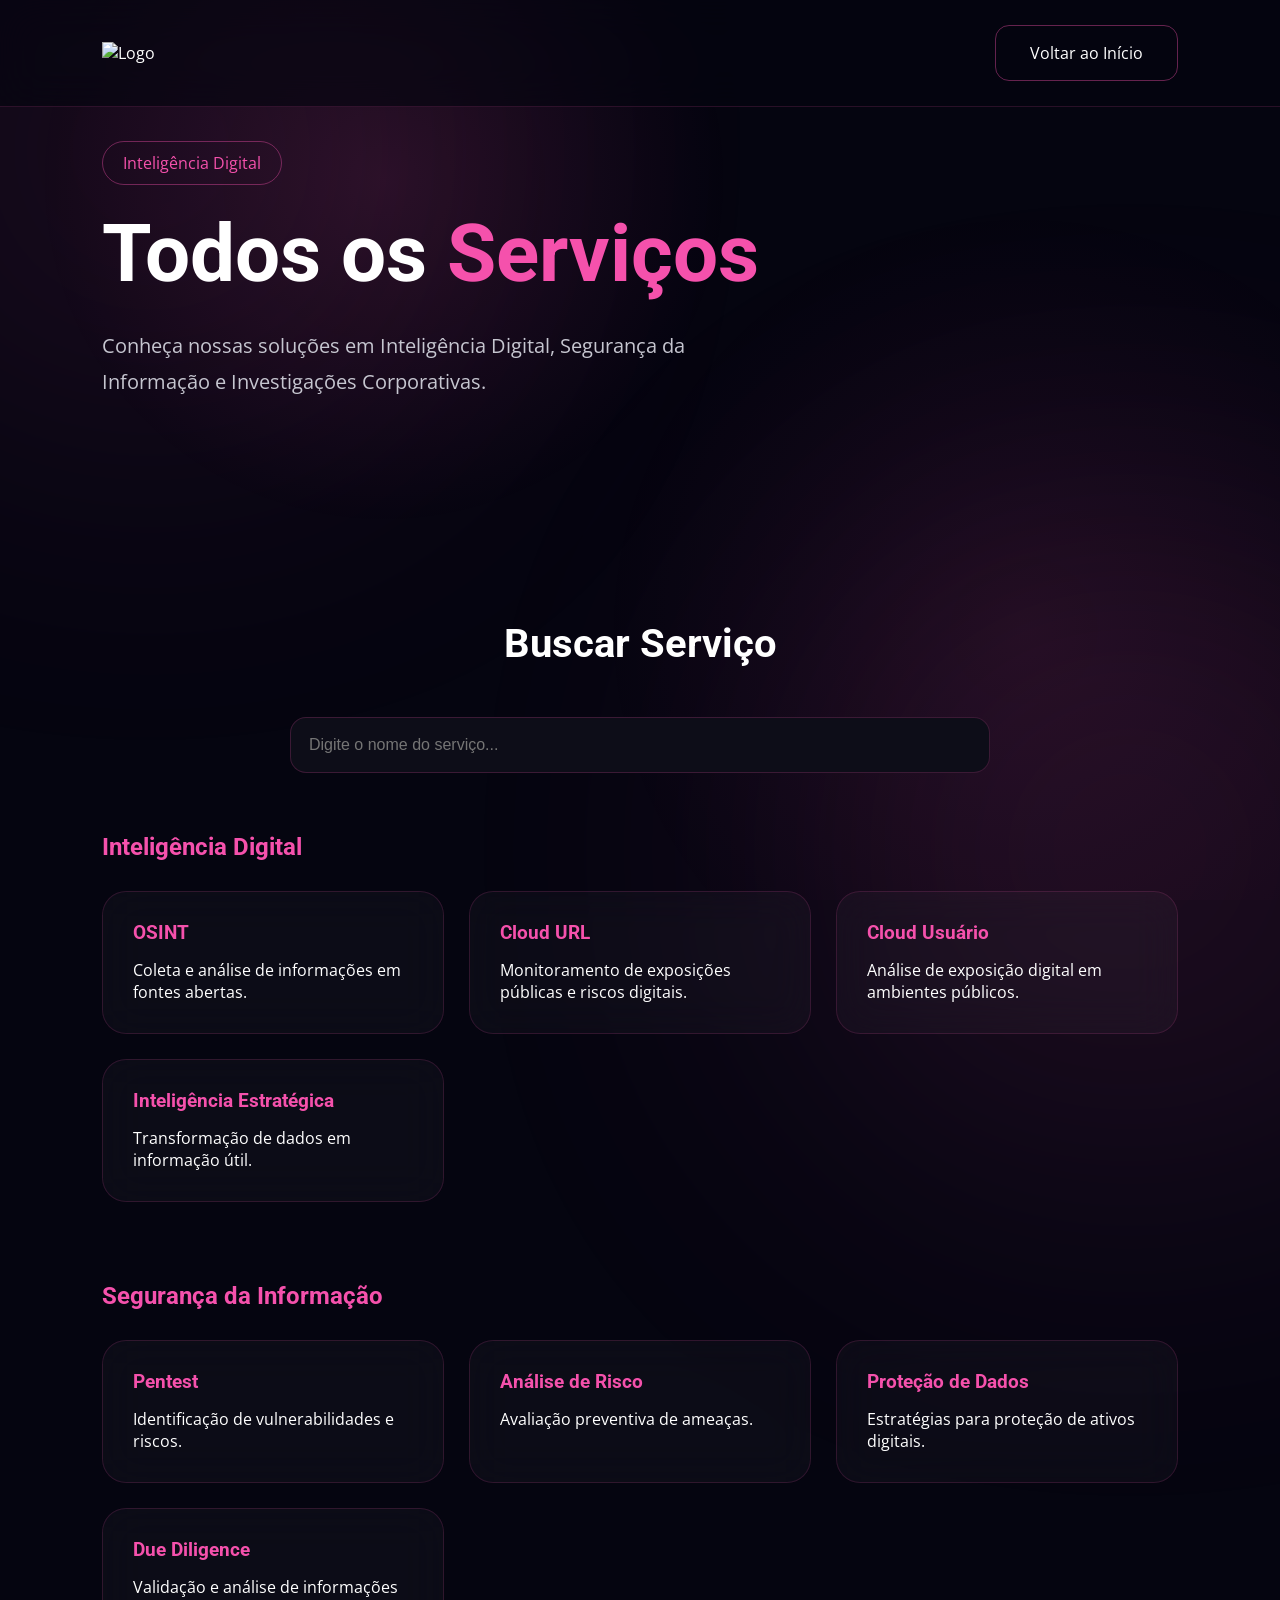
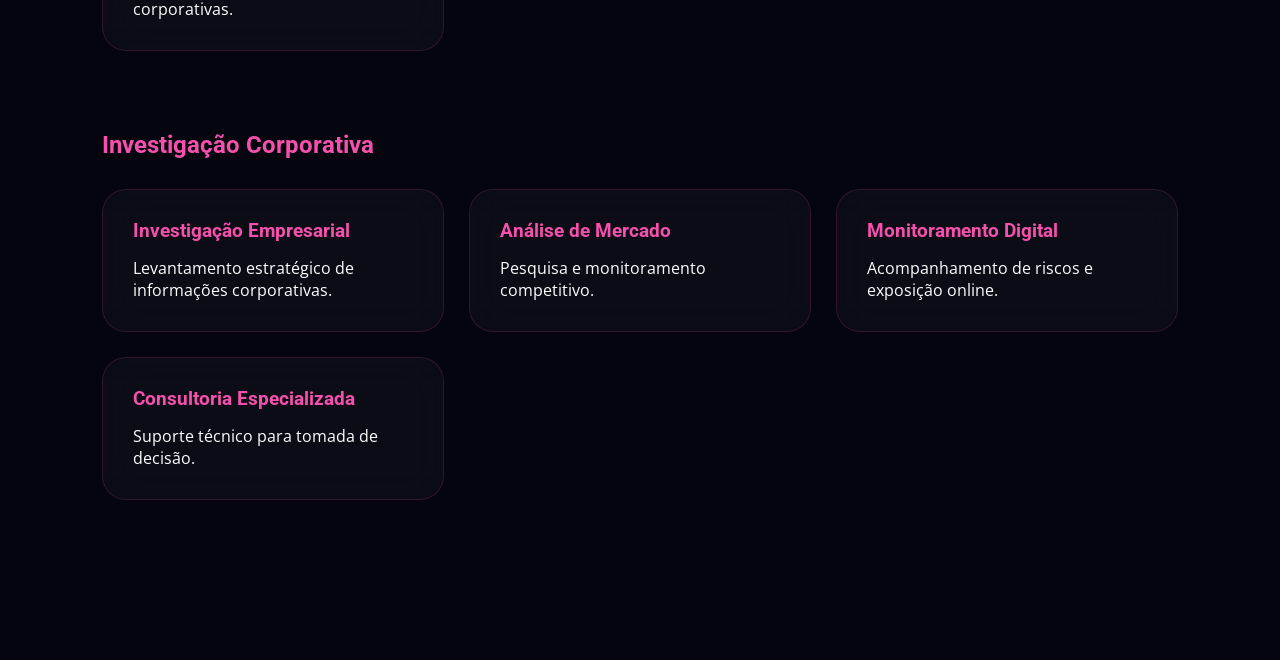
==== consultas.html @ 0b48f5fb "feat: estrutura de seções" ====
<!DOCTYPE html>
<html lang="pt-BR">
<head>

    <meta charset="UTF-8">
    <meta name="viewport" content="width=device-width, initial-scale=1.0">

    <title>Serviços | Hacker Investigativo</title>

    <link rel="stylesheet" href="css/style.css">

    <link rel="preconnect" href="https://fonts.googleapis.com">

    <link href="https://fonts.googleapis.com/css2?family=Roboto:wght@400;500;700;900&family=Open+Sans:wght@300;400;500;600;700&display=swap" rel="stylesheet">

</head>
<body>

    <div class="bg-glow bg-1"></div>
    <div class="bg-glow bg-2"></div>

    <header class="header">

        <div class="logo">
            <img src="assets/logo.png" alt="Logo">
        </div>

        <a href="index.html" class="btn-secondary">
            Voltar ao Início
        </a>

    </header>

    <section class="hero" style="min-height:60vh;">

        <div class="hero-left">

            <span class="badge">
                Inteligência Digital
            </span>

            <h1>
                Todos os
                <span>Serviços</span>
            </h1>

            <p>
                Conheça nossas soluções em Inteligência Digital,
                Segurança da Informação e Investigações Corporativas.
            </p>

        </div>

    </section>

    <section class="services-page">

        <div class="section-title">

            <h2>Buscar Serviço</h2>

        </div>

        <div class="search-container">

            <input
                type="text"
                id="searchInput"
                placeholder="Digite o nome do serviço..."
            >

        </div>

        <!-- Categoria 1 -->

        <div class="category">

            <h2>Inteligência Digital</h2>

            <div class="services-grid">

                <div class="service-card searchable">
                    <h3>OSINT</h3>
                    <p>Coleta e análise de informações em fontes abertas.</p>
                </div>

                <div class="service-card searchable">
                    <h3>Cloud URL</h3>
                    <p>Monitoramento de exposições públicas e riscos digitais.</p>
                </div>

                <div class="service-card searchable">
                    <h3>Cloud Usuário</h3>
                    <p>Análise de exposição digital em ambientes públicos.</p>
                </div>

                <div class="service-card searchable">
                    <h3>Inteligência Estratégica</h3>
                    <p>Transformação de dados em informação útil.</p>
                </div>

            </div>

        </div>

        <!-- Categoria 2 -->

        <div class="category">

            <h2>Segurança da Informação</h2>

            <div class="services-grid">

                <div class="service-card searchable">
                    <h3>Pentest</h3>
                    <p>Identificação de vulnerabilidades e riscos.</p>
                </div>

                <div class="service-card searchable">
                    <h3>Análise de Risco</h3>
                    <p>Avaliação preventiva de ameaças.</p>
                </div>

                <div class="service-card searchable">
                    <h3>Proteção de Dados</h3>
                    <p>Estratégias para proteção de ativos digitais.</p>
                </div>

                <div class="service-card searchable">
                    <h3>Due Diligence</h3>
                    <p>Validação e análise de informações corporativas.</p>
                </div>

            </div>

        </div>

        <!-- Categoria 3 -->

        <div class="category">

            <h2>Investigação Corporativa</h2>

            <div class="services-grid">

                <div class="service-card searchable">
                    <h3>Investigação Empresarial</h3>
                    <p>Levantamento estratégico de informações corporativas.</p>
                </div>

                <div class="service-card searchable">
                    <h3>Análise de Mercado</h3>
                    <p>Pesquisa e monitoramento competitivo.</p>
                </div>

                <div class="service-card searchable">
                    <h3>Monitoramento Digital</h3>
                    <p>Acompanhamento de riscos e exposição online.</p>
                </div>

                <div class="service-card searchable">
                    <h3>Consultoria Especializada</h3>
                    <p>Suporte técnico para tomada de decisão.</p>
                </div>

            </div>

        </div>

    </section>

    <script>

        const searchInput =
            document.getElementById("searchInput");

        searchInput.addEventListener("keyup", () => {

            const value =
                searchInput.value.toLowerCase();

            const cards =
                document.querySelectorAll(".searchable");

            cards.forEach(card => {

                const text =
                    card.innerText.toLowerCase();

                card.style.display =
                    text.includes(value)
                    ? "block"
                    : "none";

            });

        });

    </script>

</body>
</html>
---- css/style.css ----
/* ========================================
   RESET
======================================== */

*{
    margin:0;
    padding:0;
    box-sizing:border-box;
}

html{
    scroll-behavior:smooth;
}

body{
    background:#050510;
    color:#fff;
    font-family:'Open Sans',sans-serif;
    overflow-x:hidden;
    position:relative;
}

/* ========================================
   BACKGROUND EFFECTS
======================================== */

.bg-glow{
    position:fixed;
    border-radius:50%;
    filter:blur(180px);
    opacity:.15;
    z-index:-1;
}

.bg-1{
    width:500px;
    height:500px;
    background:#F551AC;
    top:-100px;
    left:-100px;
}

.bg-2{
    width:600px;
    height:600px;
    background:#F551AC;
    bottom:-250px;
    right:-150px;
}

body::before{
    content:"";
    position:fixed;
    inset:0;
    background:
    radial-gradient(
        circle at 30% 20%,
        rgba(245,81,172,.12),
        transparent 30%
    ),
    radial-gradient(
        circle at 80% 70%,
        rgba(245,81,172,.08),
        transparent 35%
    );
    pointer-events:none;
    z-index:-2;
}

/* ========================================
   TYPOGRAPHY
======================================== */

h1,h2,h3,h4,h5{
    font-family:'Roboto',sans-serif;
}

.section-title{
    text-align:center;
    margin-bottom:50px;
}

.section-title h2{
    font-size:2.5rem;
    margin-bottom:15px;
}

.section-title p{
    color:#b8b8c0;
}

/* ========================================
   HEADER
======================================== */

.header{
    width:100%;
    padding:25px 8%;
    display:flex;
    justify-content:space-between;
    align-items:center;
    position:fixed;
    top:0;
    z-index:999;
    backdrop-filter:blur(20px);
    background:rgba(5,5,16,.65);
    border-bottom:1px solid rgba(245,81,172,.15);
}

.logo img{
    height:55px;
}

.menu-btn{
    background:transparent;
    border:1px solid #F551AC;
    color:#fff;
    padding:12px 24px;
    border-radius:12px;
    cursor:pointer;
    transition:.3s;
}

.menu-btn:hover{
    background:#F551AC;
    box-shadow:0 0 25px rgba(245,81,172,.4);
}

/* ========================================
   MODAL MENU
======================================== */

.menu-modal{
    position:fixed;
    inset:0;
    background:rgba(0,0,0,.85);
    display:none;
    justify-content:center;
    align-items:center;
    z-index:2000;
}

.menu-content{
    background:#0d0d18;
    padding:50px;
    border-radius:25px;
    min-width:350px;
    text-align:center;
    border:1px solid rgba(245,81,172,.25);
}

.menu-content nav{
    display:flex;
    flex-direction:column;
    gap:25px;
    margin:30px 0;
}

.menu-content nav a{
    color:white;
    text-decoration:none;
    font-size:1.1rem;
}

.close-btn{
    background:none;
    border:none;
    color:#fff;
    font-size:24px;
    cursor:pointer;
}

/* ========================================
   BUTTONS
======================================== */

.btn-primary{
    background:#F551AC;
    color:white;
    padding:16px 34px;
    border-radius:14px;
    text-decoration:none;
    display:inline-block;
    transition:.4s;
    font-weight:600;
}

.btn-primary:hover{
    transform:translateY(-3px);
    box-shadow:0 0 40px rgba(245,81,172,.5);
}

.btn-secondary{
    border:1px solid rgba(245,81,172,.4);
    color:white;
    padding:16px 34px;
    border-radius:14px;
    text-decoration:none;
    display:inline-block;
    transition:.4s;
}

.btn-secondary:hover{
    background:rgba(245,81,172,.1);
}

/* ========================================
   HERO
======================================== */

.hero{
    min-height:100vh;
    display:flex;
    align-items:center;
    justify-content:space-between;
    gap:80px;
    padding:140px 8%;
}

.hero-left{
    flex:1;
}

.badge{
    display:inline-block;
    border:1px solid rgba(245,81,172,.4);
    color:#F551AC;
    padding:10px 20px;
    border-radius:50px;
    margin-bottom:25px;
}

.hero h1{
    font-size:5rem;
    line-height:1.1;
    margin-bottom:30px;
}

.hero h1 span{
    color:#F551AC;
}

.hero p{
    max-width:650px;
    color:#c6c6d0;
    font-size:1.25rem;
    line-height:1.8;
}

.hero-buttons{
    margin-top:40px;
    display:flex;
    gap:20px;
}

/* ========================================
   PARTNERS PREMIUM
======================================== */

.partners{
    padding:100px 0;
    overflow:hidden;
}

.partners-carousel{
    width:100%;
    overflow:hidden;
    position:relative;
    margin-top:60px;
}

.partners-track{
    display:flex;
    width:max-content;
    gap:25px;

    animation:partnersScroll 30s linear infinite;
}

.partners-track:hover{
    animation-play-state:paused;
}

.partner-card{

    width:220px;
    height:120px;

    display:flex;
    align-items:center;
    justify-content:center;

    background:rgba(255,255,255,.03);

    border:1px solid rgba(245,81,172,.15);

    border-radius:20px;

    backdrop-filter:blur(20px);

    transition:.4s;
}

.partner-card:hover{

    transform:translateY(-5px);

    border-color:#F551AC;

    box-shadow:
    0 0 25px rgba(245,81,172,.2);

}

.partner-card img{

    max-width:140px;
    max-height:60px;

    object-fit:contain;

    filter:
    grayscale(100%)
    brightness(.8);

    transition:.4s;

}

.partner-card:hover img{

    filter:
    grayscale(0%)
    brightness(1);

}

@keyframes partnersScroll{

    from{
        transform:translateX(0);
    }

    to{
        transform:translateX(-50%);
    }

}

.partners-carousel::before,
.partners-carousel::after{

    content:"";

    position:absolute;

    top:0;

    width:180px;
    height:100%;

    z-index:2;

    pointer-events:none;

}

.partners-carousel::before{

    left:0;

    background:
    linear-gradient(
        to right,
        #050510,
        transparent
    );

}

.partners-carousel::after{

    right:0;

    background:
    linear-gradient(
        to left,
        #050510,
        transparent
    );

}
/* ========================================
   SHIELD
======================================== */

.hero-right{
    flex:1;
    display:flex;
    justify-content:center;
}

.shield-container{
    position:relative;
    width:450px;
    height:450px;
}

.shield-ring{
    position:absolute;
    border-radius:50%;
    border:1px solid rgba(245,81,172,.25);
}

.ring-1{
    width:100%;
    height:100%;
}

.ring-2{
    width:75%;
    height:75%;
    top:12.5%;
    left:12.5%;
}

.shield-center{
    position:absolute;
    top:50%;
    left:50%;
    transform:translate(-50%,-50%);
    width:180px;
    height:180px;
    border-radius:50%;
    background:rgba(245,81,172,.08);
    display:flex;
    justify-content:center;
    align-items:center;
    backdrop-filter:blur(25px);
    border:1px solid rgba(245,81,172,.2);

    animation:pulseShield 4s infinite ease-in-out;
}

@keyframes pulseShield{
    0%{
        transform:translate(-50%,-50%) scale(1);
    }

    50%{
        transform:translate(-50%,-50%) scale(1.08);
    }

    100%{
        transform:translate(-50%,-50%) scale(1);
    }
}

.floating-tag{
    position:absolute;
    padding:12px 18px;
    border-radius:14px;
    background:rgba(255,255,255,.03);
    border:1px solid rgba(245,81,172,.2);
    backdrop-filter:blur(20px);
}

.top-left{
    top:40px;
    left:-50px;
}

.top-right{
    top:40px;
    right:-60px;
}

.bottom-left{
    bottom:40px;
    left:-80px;
}

.bottom-right{
    bottom:40px;
    right:-70px;
}

/* ========================================
   SERVICES
======================================== */

.services{
    padding:100px 8%;
}

.carousel-container{
    display:flex;
    align-items:center;
    gap:20px;
}

.carousel-track{
    display:flex;
    gap:25px;
    overflow:hidden;
    flex:1;
}

.service-card{
    min-width:320px;
    padding:30px;
    border-radius:24px;
    background:rgba(255,255,255,.03);
    backdrop-filter:blur(20px);
    border:1px solid rgba(245,81,172,.15);
    transition:.4s;
}

.service-card:hover{
    transform:translateY(-8px);
    box-shadow:0 0 35px rgba(245,81,172,.15);
}

.service-card h3{
    margin-bottom:15px;
    color:#F551AC;
}

.carousel-btn{
    width:50px;
    height:50px;
    border:none;
    border-radius:50%;
    cursor:pointer;
    background:#F551AC;
    color:white;
}

.center{
    text-align:center;
    margin-top:40px;
}

/* ========================================
   ABOUT
======================================== */

.about{
    padding:120px 8%;
    text-align:center;
}

.about p{
    max-width:900px;
    margin:auto;
    line-height:1.9;
    color:#c4c4cf;
}

/* ========================================
   DIFFERENTIALS
======================================== */

.differentials{
    padding:120px 8%;
}

.diff-grid{
    display:grid;
    grid-template-columns:repeat(auto-fit,minmax(260px,1fr));
    gap:25px;
}

.diff-card{
    padding:35px;
    text-align:center;
    border-radius:20px;
    background:rgba(255,255,255,.03);
    border:1px solid rgba(245,81,172,.15);
    transition:.3s;
}

.diff-card:hover{
    transform:translateY(-8px);
}

/* ========================================
   FAQ
======================================== */

.faq{
    padding:120px 8%;
}

.faq-item{
    margin-bottom:20px;
}

.faq-question{
    width:100%;
    text-align:left;
    padding:22px;
    border:none;
    cursor:pointer;
    background:#0f0f1d;
    color:white;
    border-radius:15px;
}

.faq-answer{
    display:none;
    padding:20px;
    color:#bdbdcc;
}

/* ========================================
   CONTACT
======================================== */

.contact{
    padding:120px 8%;
    text-align:center;
}

.contact h2{
    font-size:3rem;
}

.contact p{
    margin:20px 0 40px;
    color:#bdbdcc;
}

.contact-buttons{
    display:flex;
    justify-content:center;
    gap:20px;
}

/* ========================================
   FOOTER
======================================== */

footer{
    padding:80px 8%;
    text-align:center;
    border-top:1px solid rgba(245,81,172,.1);
}

.footer-logo img{
    height:70px;
    margin-bottom:20px;
}

footer h3{
    margin-bottom:15px;
}

footer p{
    color:#bdbdcc;
}

/* ========================================
   RESPONSIVE
======================================== */

@media(max-width:992px){

    .hero{
        flex-direction:column;
        text-align:center;
    }

    .hero-buttons{
        justify-content:center;
    }

    .hero h1{
        font-size:3.5rem;
    }

    .shield-container{
        width:320px;
        height:320px;
    }

    .floating-tag{
        display:none;
    }

}

@media(max-width:768px){

    .hero h1{
        font-size:2.8rem;
    }

    .section-title h2{
        font-size:2rem;
    }

    .contact-buttons{
        flex-direction:column;
    }

    .carousel-container{
        flex-direction:column;
    }

}

/* ========================================
   SCROLL ANIMATION
======================================== */

.hidden{
    opacity:0;
    transform:translateY(40px);
    transition:.8s ease;
}

.show{
    opacity:1;
    transform:translateY(0);
}

/* ========================================
   PARTICLES
======================================== */

.particle{
    position:fixed;
    width:4px;
    height:4px;
    border-radius:50%;
    background:#F551AC;
    pointer-events:none;
    z-index:-1;
    animation:particleFloat linear forwards;
}

@keyframes particleFloat{

    from{
        transform:translateY(100vh);
    }

    to{
        transform:translateY(-100px);
    }

}

/* CONSULTAS.HTML */

/* ========================================
   CONSULTAS PAGE
======================================== */

.services-page{
    padding:80px 8%;
}

.search-container{
    max-width:700px;
    margin:0 auto 60px;
}

.search-container input{
    width:100%;
    padding:18px;
    border-radius:16px;
    border:1px solid rgba(245,81,172,.2);
    background:#0d0d18;
    color:white;
    font-size:16px;
}

.category{
    margin-bottom:80px;
}

.category h2{
    margin-bottom:30px;
    color:#F551AC;
}

.services-grid{
    display:grid;
    grid-template-columns:
    repeat(auto-fit,minmax(280px,1fr));
    gap:25px;
}
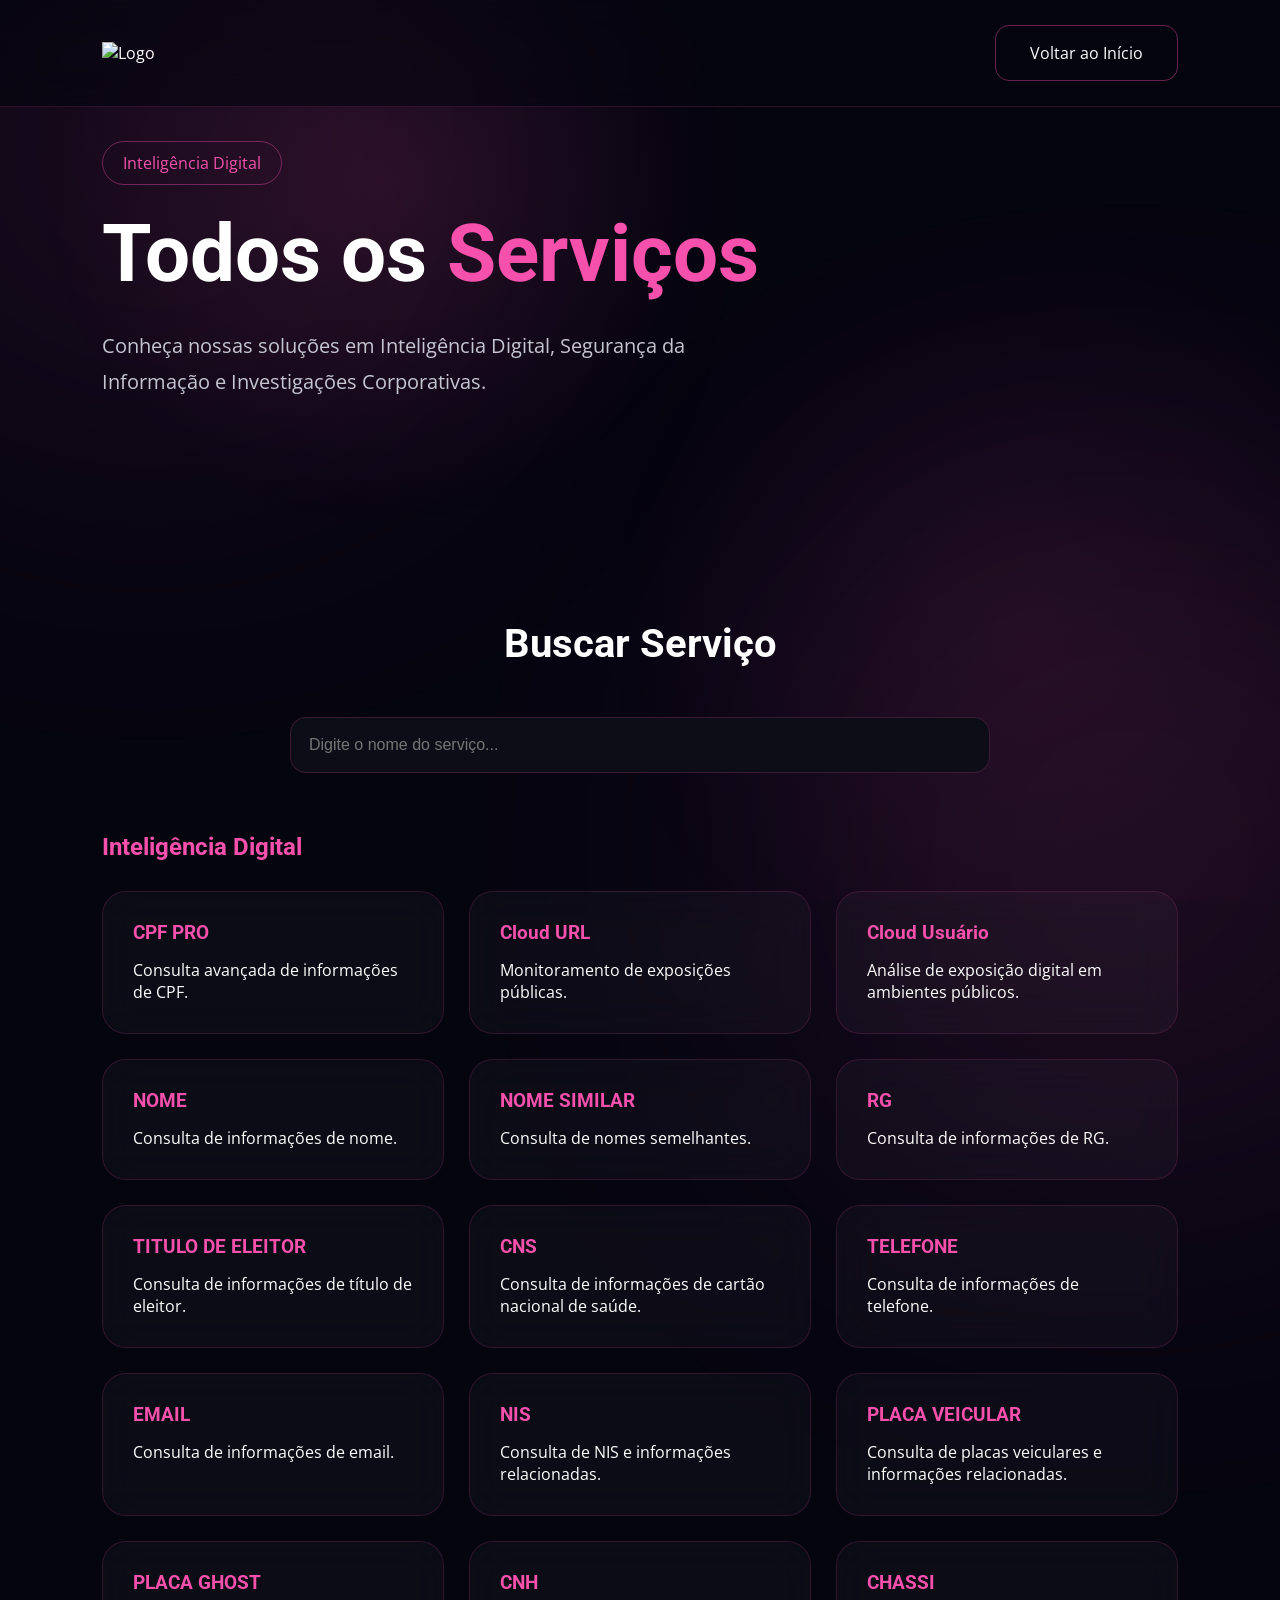
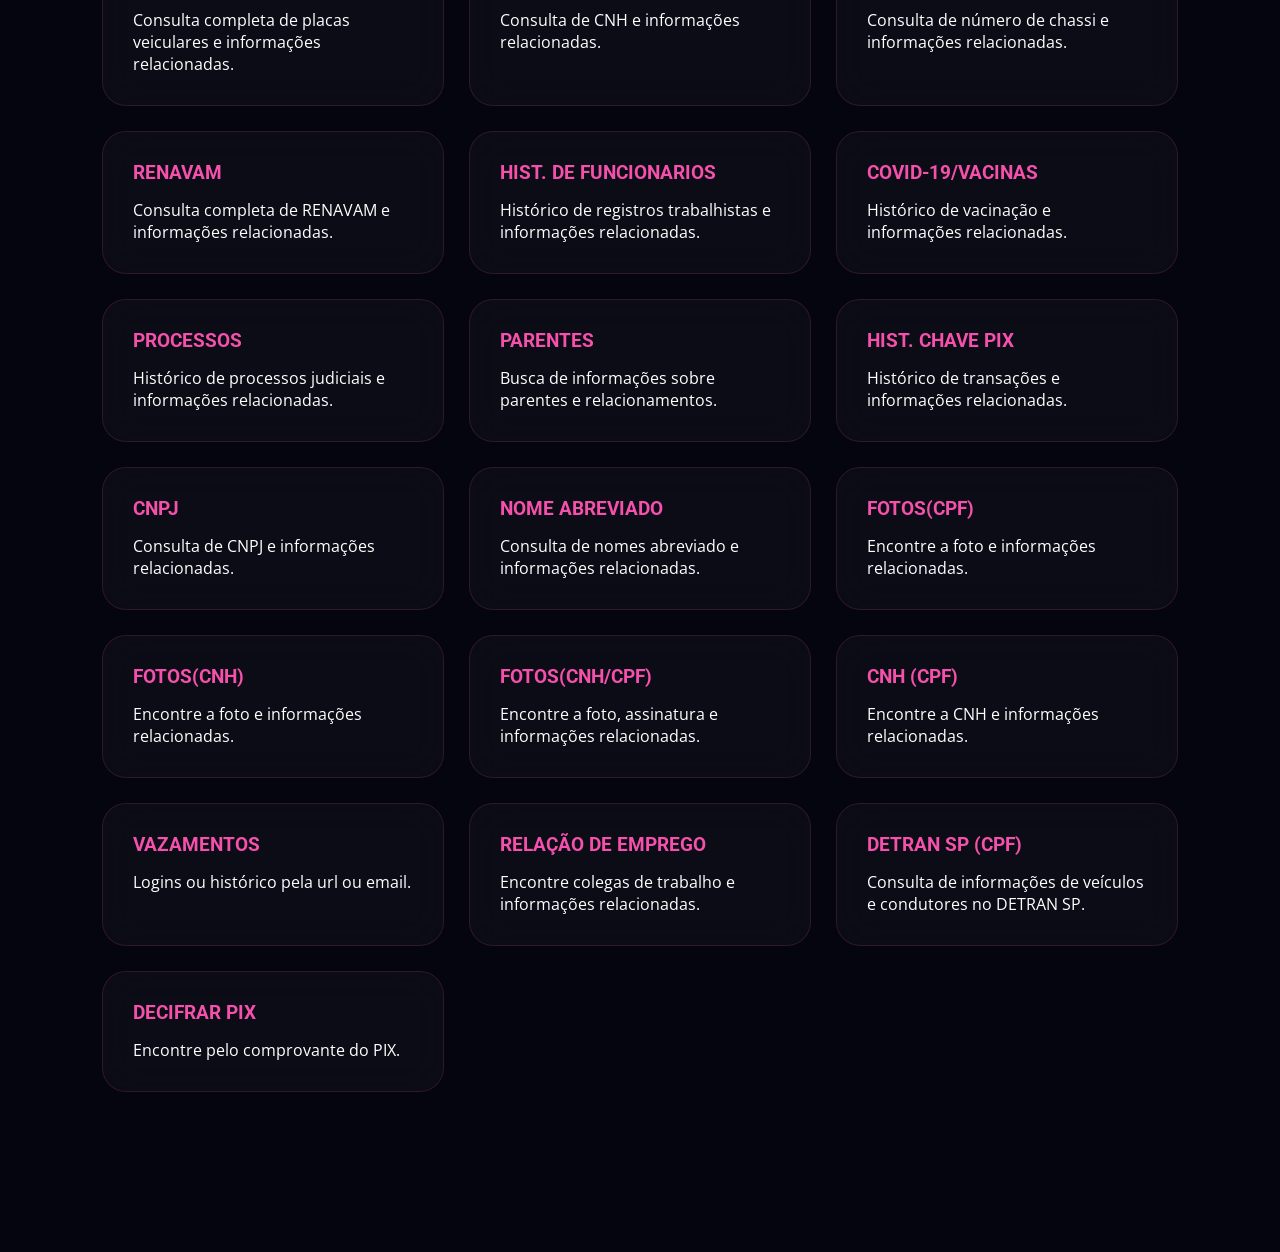
==== commit ac2a4020: "feat: estilizando cards" ====
--- a/consultas.html
+++ b/consultas.html
@@ -80,13 +80,13 @@
             <div class="services-grid">
 
                 <div class="service-card searchable">
-                    <h3>OSINT</h3>
-                    <p>Coleta e análise de informações em fontes abertas.</p>
+                    <h3>CPF PRO</h3>
+                    <p>Consulta avançada de informações de CPF.</p>
                 </div>
 
                 <div class="service-card searchable">
                     <h3>Cloud URL</h3>
-                    <p>Monitoramento de exposições públicas e riscos digitais.</p>
+                    <p>Monitoramento de exposições públicas.</p>
                 </div>
 
                 <div class="service-card searchable">
@@ -95,16 +95,123 @@
                 </div>
 
                 <div class="service-card searchable">
-                    <h3>Inteligência Estratégica</h3>
-                    <p>Transformação de dados em informação útil.</p>
-                </div>
-
+                    <h3>NOME</h3>
+                    <p>Consulta de informações de nome.</p>
+                </div>
+                <div class="service-card searchable">
+                    <h3>NOME SIMILAR</h3>
+                    <p>Consulta de nomes semelhantes.</p>
+                </div>
+                <div class="service-card searchable">
+                    <h3>RG</h3>
+                    <p>Consulta de informações de RG.</p>
+                </div>
+                <div class="service-card searchable">
+                    <h3>TITULO DE ELEITOR</h3>
+                    <p>Consulta de informações de título de eleitor.</p>
+                </div>
+                <div class="service-card searchable">
+                    <h3>CNS</h3>
+                    <p>Consulta de informações de cartão nacional de saúde.</p>
+                </div>
+                <div class="service-card searchable">
+                    <h3>TELEFONE</h3>
+                    <p>Consulta de informações de telefone.</p>
+                </div>
+                <div class="service-card searchable">
+                    <h3>EMAIL</h3>
+                    <p>Consulta de informações de email.</p>
+                </div>
+                <div class="service-card searchable">
+                    <h3>NIS</h3>
+                    <p>Consulta de NIS e informações relacionadas.</p>
+                </div>
+                <div class="service-card searchable">
+                    <h3>PLACA VEICULAR</h3>
+                    <p>Consulta de placas veiculares e informações relacionadas.</p>
+                </div>
+                <div class="service-card searchable">
+                    <h3>PLACA GHOST</h3>
+                    <p>Consulta completa de placas veiculares e informações relacionadas.</p>
+                </div>
+                <div class="service-card searchable">
+                    <h3>CNH</h3>
+                    <p>Consulta de CNH e informações relacionadas.</p>
+                </div>
+                <div class="service-card searchable">
+                    <h3>CHASSI</h3>
+                    <p>Consulta de número de chassi e informações relacionadas.</p>
+                </div>
+                <div class="service-card searchable">
+                    <h3>RENAVAM</h3>
+                    <p>Consulta completa de RENAVAM e informações relacionadas.</p>
+                </div>
+                <div class="service-card searchable">
+                    <h3>HIST. DE FUNCIONARIOS</h3>
+                    <p>Histórico de registros trabalhistas e informações relacionadas.</p>
+                </div>
+                <div class="service-card searchable">
+                    <h3>COVID-19/VACINAS</h3>
+                    <p>Histórico de vacinação e informações relacionadas.</p>
+                </div>
+                <div class="service-card searchable">
+                    <h3>PROCESSOS</h3>
+                    <p>Histórico de processos judiciais e informações relacionadas.</p>
+                </div>
+                <div class="service-card searchable">
+                    <h3>PARENTES</h3>
+                    <p>Busca de informações sobre parentes e relacionamentos.</p>
+                </div>
+                <div class="service-card searchable">
+                    <h3>HIST. CHAVE PIX</h3>
+                    <p>Histórico de transações e informações relacionadas.</p>
+                </div>
+                 <div class="service-card searchable">
+                    <h3>CNPJ</h3>
+                    <p>Consulta de CNPJ e informações relacionadas.</p>
+                </div>
+                <div class="service-card searchable">
+                    <h3>NOME ABREVIADO</h3>
+                    <p>Consulta de nomes abreviado e informações relacionadas.</p>
+                </div>
+                <div class="service-card searchable">
+                    <h3>FOTOS(CPF)</h3>
+                    <p>Encontre a foto e informações relacionadas.</p>
+                </div>
+                <div class="service-card searchable">
+                    <h3>FOTOS(CNH)</h3>
+                    <p>Encontre a foto e informações relacionadas.</p>
+                </div>
+                <div class="service-card searchable">
+                    <h3>FOTOS(CNH/CPF)</h3>
+                    <p>Encontre a foto, assinatura e informações relacionadas.</p>
+                </div>
+                <div class="service-card searchable">
+                    <h3>CNH (CPF)</h3>
+                    <p>Encontre a CNH e informações relacionadas.</p>
+                </div>
+                <div class="service-card searchable">
+                    <h3>VAZAMENTOS</h3>
+                    <p>Logins ou histórico pela url ou email.</p>
+                </div>
+                <div class="service-card searchable">
+                    <h3>RELAÇÃO DE EMPREGO</h3>
+                    <p>Encontre colegas de trabalho e informações relacionadas.</p>
+                </div>
+                <div class="service-card searchable">
+                    <h3>DETRAN SP (CPF)</h3>
+                    <p>Consulta de informações de veículos e condutores no DETRAN SP.</p>
+                </div>
+                <div class="service-card searchable">
+                    <h3>DECIFRAR PIX</h3>
+                    <p>Encontre pelo comprovante do PIX.</p>
+                </div>
             </div>
 
         </div>
 
         <!-- Categoria 2 -->
-
+<!-- 
         <div class="category">
 
             <h2>Segurança da Informação</h2>
@@ -133,11 +240,11 @@
 
             </div>
 
-        </div>
+        </div> -->
 
         <!-- Categoria 3 -->
 
-        <div class="category">
+        <!-- <div class="category">
 
             <h2>Investigação Corporativa</h2>
 
@@ -167,7 +274,7 @@
 
         </div>
 
-    </section>
+    </section> -->
 
     <script>
 
--- a/css/style.css
+++ b/css/style.css
@@ -274,7 +274,7 @@
     width:max-content;
     gap:25px;
 
-    animation:partnersScroll 30s linear infinite;
+    animation:partnersScroll 10s linear infinite;
 }
 
 .partners-track:hover{
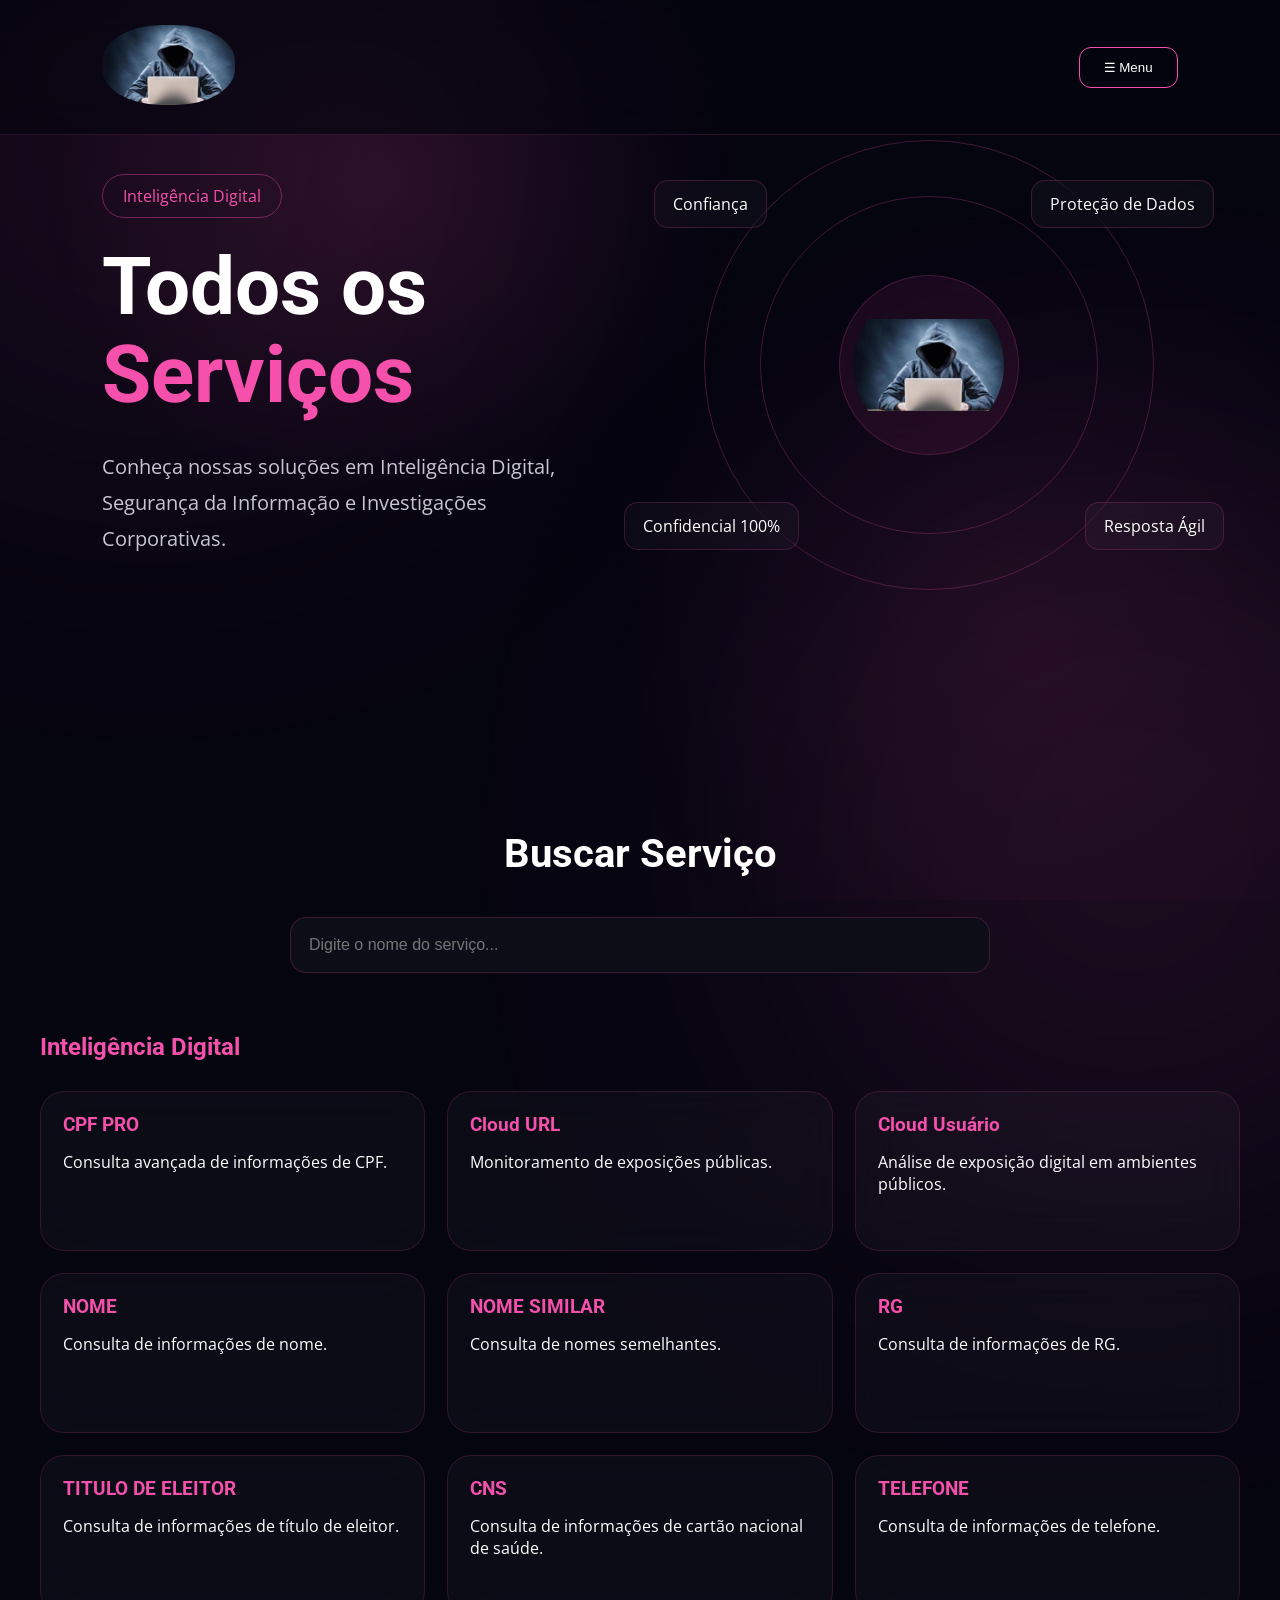
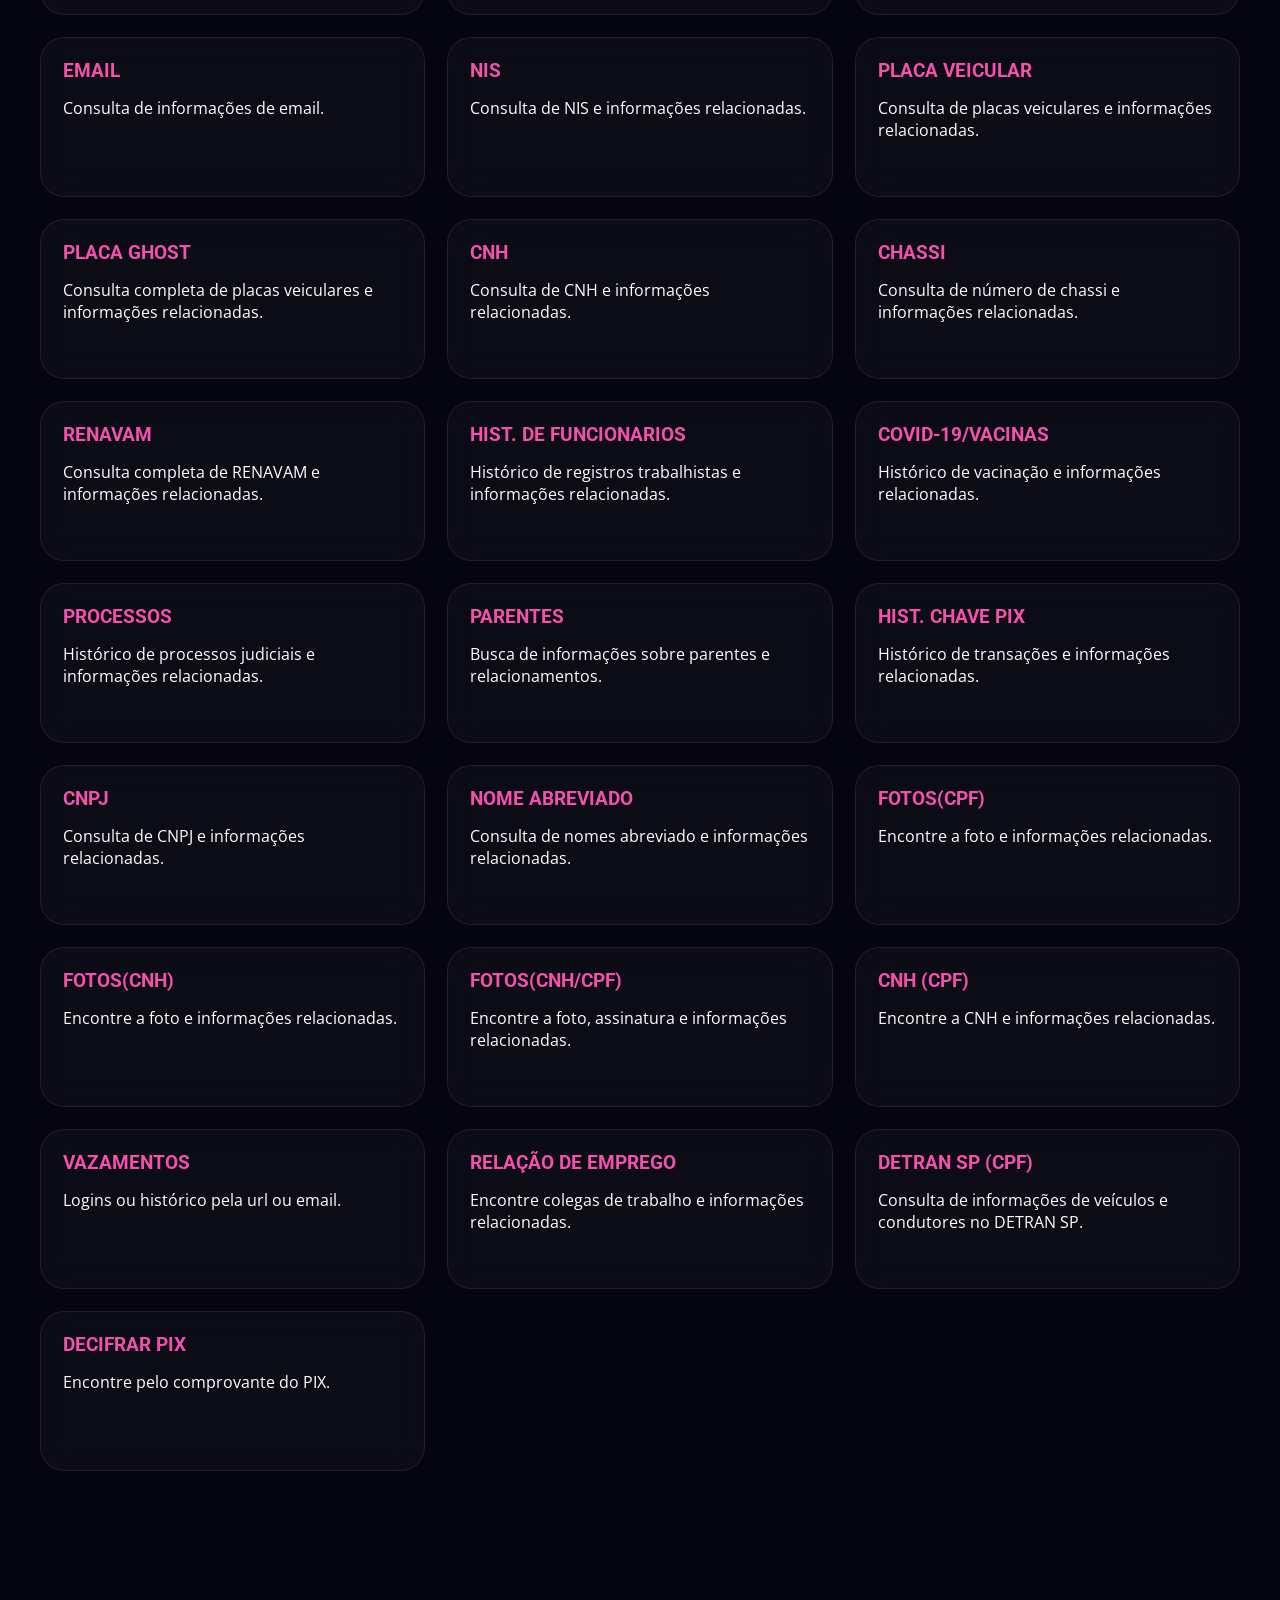
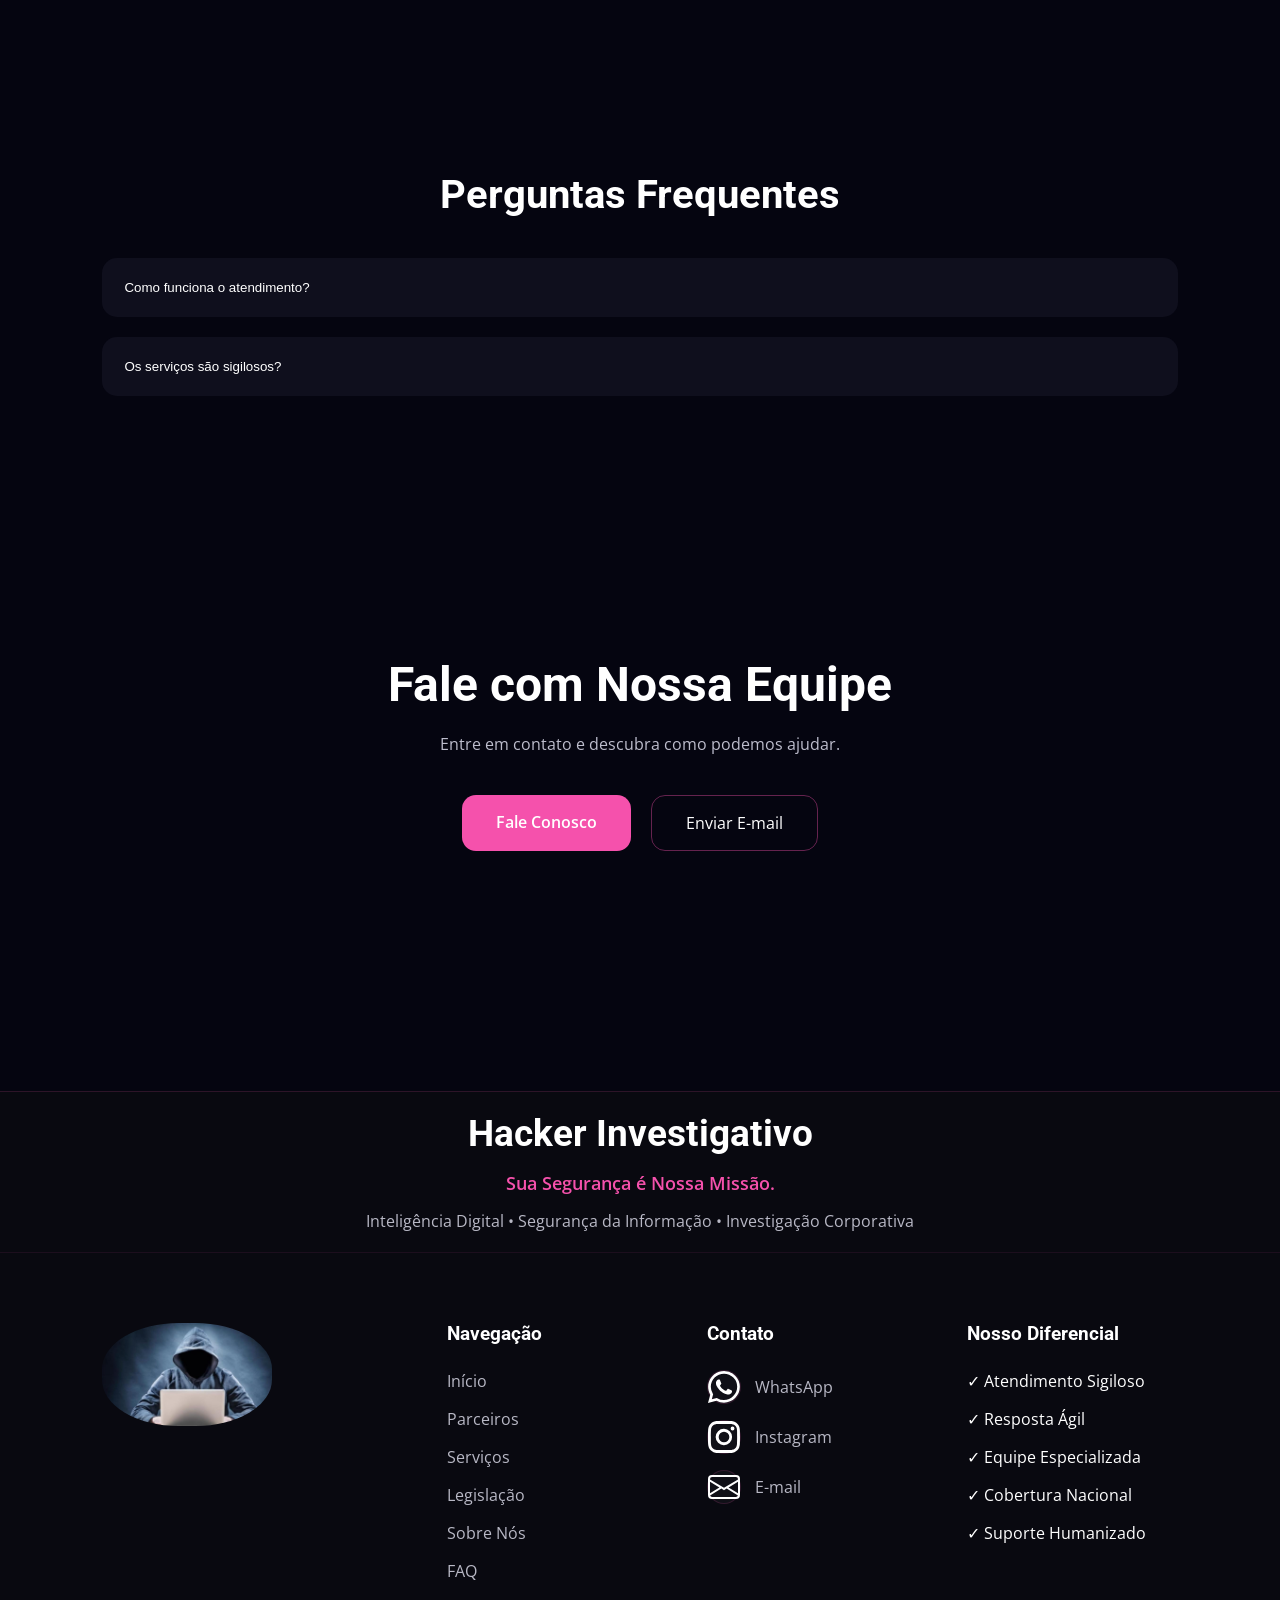
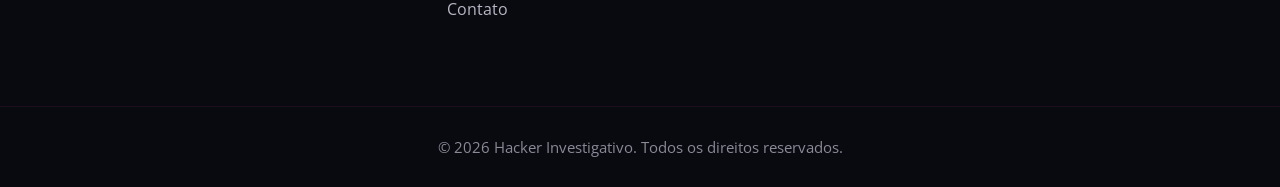
==== commit 2472ec68: "feat: estilização de layout" ====
--- a/consultas.html
+++ b/consultas.html
@@ -8,6 +8,7 @@
     <title>Serviços | Hacker Investigativo</title>
 
     <link rel="stylesheet" href="css/style.css">
+    <link rel="stylesheet" href="css/responsive.css">
 
     <link rel="preconnect" href="https://fonts.googleapis.com">
 
@@ -22,15 +23,202 @@
     <header class="header">
 
         <div class="logo">
-            <img src="assets/logo.png" alt="Logo">
-        </div>
-
-        <a href="index.html" class="btn-secondary">
-            Voltar ao Início
-        </a>
+           <a href="index.html">
+                <img src="img/logotipo.jpg" alt="Logo">
+           </a> 
+            
+        </div>
+
+        <button class="menu-btn" id="menuBtn">
+            ☰ Menu
+        </button>
 
     </header>
 
+    <!-- MENU -->
+     <div class="menu-overlay" id="menuModal">
+
+        <aside class="menu-modal">
+
+            <!-- HEADER -->
+
+            <div class="menu-header">
+
+                <img
+                    src="img/logotipo.jpg"
+                    alt="Hacker Investigativo"
+                    class="menu-logo">
+                <h2>Hacker 
+                    <span>INVESTIGATIVO</span>
+                </h2>
+                    
+
+                <button
+                    class="menu-close"
+                    id="closeMenu">
+
+                    ✕
+
+                </button>
+
+            </div>
+            <div class="menu-content">
+                 <!-- NAVEGAÇÃO -->
+
+                <div class="menu-section">
+
+                    <h3>Acesso Rápido</h3>
+
+                    <ul class="menu-grid">
+
+                        <li>
+
+                            <span class="menu-icon">
+                                <svg xmlns="http://www.w3.org/2000/svg"  fill="currentColor" class="bi bi-house" viewBox="0 0 16 16">
+                                    <path d="M8.707 1.5a1 1 0 0 0-1.414 0L.646 8.146a.5.5 0 0 0 .708.708L2 8.207V13.5A1.5 1.5 0 0 0 3.5 15h9a1.5 1.5 0 0 0 1.5-1.5V8.207l.646.647a.5.5 0 0 0 .708-.708L13 5.793V2.5a.5.5 0 0 0-.5-.5h-1a.5.5 0 0 0-.5.5v1.293zM13 7.207V13.5a.5.5 0 0 1-.5.5h-9a.5.5 0 0 1-.5-.5V7.207l5-5z"/>
+                                </svg>
+                            </span>
+
+                            <a href="#hero">Início</a>
+
+                        </li>
+
+                        <li>
+
+                            <span class="menu-icon">
+                                <svg  xmlns="http://www.w3.org/2000/svg" fill="currentColor" class="bi bi-search" viewBox="0 0 16 16">
+                                    <path d="M11.742 10.344a6.5 6.5 0 1 0-1.397 1.398h-.001q.044.06.098.115l3.85 3.85a1 1 0 0 0 1.415-1.414l-3.85-3.85a1 1 0 0 0-.115-.1zM12 6.5a5.5 5.5 0 1 1-11 0 5.5 5.5 0 0 1 11 0"/>
+                                </svg>
+                            </span>
+
+                            <a href="#servicos">
+                                Serviços
+                            </a>
+
+                        </li>
+
+                        <li>
+
+                            <span class="menu-icon">
+                                <svg xmlns="http://www.w3.org/2000/svg" viewBox="0 0 24 24" fill="none" stroke="currentColor" stroke-width="2" stroke-linecap="round" stroke-linejoin="round" class="lucide lucide-scale-icon lucide-scale">
+                                    <path d="M12 3v18"/><path d="m19 8 3 8a5 5 0 0 1-6 0zV7"/><path d="M3 7h1a17 17 0 0 0 8-2 17 17 0 0 0 8 2h1"/><path d="m5 8 3 8a5 5 0 0 1-6 0zV7"/><path d="M7 21h10"/>
+                                </svg>
+                            </span>
+
+                            <a href="#legislacao">
+                                Legislação
+                            </a>
+
+                        </li>
+
+                        <li>
+
+                            <span class="menu-icon">
+                                <svg xmlns="http://www.w3.org/2000/svg" viewBox="0 0 24 24" fill="none" stroke="currentColor" stroke-width="2" stroke-linecap="round" stroke-linejoin="round" class="lucide lucide-handshake-icon lucide-handshake">
+                                    <path d="m11 17 2 2a1 1 0 1 0 3-3"/><path d="m14 14 2.5 2.5a1 1 0 1 0 3-3l-3.88-3.88a3 3 0 0 0-4.24 0l-.88.88a1 1 0 1 1-3-3l2.81-2.81a5.79 5.79 0 0 1 7.06-.87l.47.28a2 2 0 0 0 1.42.25L21 4"/><path d="m21 3 1 11h-2"/><path d="M3 3 2 14l6.5 6.5a1 1 0 1 0 3-3"/><path d="M3 4h8"/>
+                                </svg>
+                            </span>
+
+                            <a href="#sobre">
+                                Sobre Nós
+                            </a>
+
+                        </li>
+
+                        <li>
+
+                            <span class="menu-icon">
+                                <svg  xmlns="http://www.w3.org/2000/svg" viewBox="0 0 24 24" fill="none" stroke="currentColor" stroke-width="2" stroke-linecap="round" stroke-linejoin="round" class="lucide lucide-circle-question-mark-icon lucide-circle-question-mark">
+                                    <circle cx="12" cy="12" r="10"/><path d="M9.09 9a3 3 0 0 1 5.83 1c0 2-3 3-3 3"/><path d="M12 17h.01"/>
+                                </svg>
+                            </span>
+
+                            <a href="#faq">
+                                FAQ
+                            </a>
+
+                        </li>
+
+                    </ul>
+
+                </div>
+
+                <!-- CONTATOS -->
+
+                <div class="menu-section">
+
+                    <h3>Contato</h3>
+
+                    <ul class="menu-grid">
+
+                        <li>
+
+                            <span class="menu-icon">
+                                <svg xmlns="http://www.w3.org/2000/svg" fill="currentColor" class="bi bi-whatsapp" viewBox="0 0 16 16">
+                                    <path d="M13.601 2.326A7.85 7.85 0 0 0 7.994 0C3.627 0 .068 3.558.064 7.926c0 1.399.366 2.76 1.057 3.965L0 16l4.204-1.102a7.9 7.9 0 0 0 3.79.965h.004c4.368 0 7.926-3.558 7.93-7.93A7.9 7.9 0 0 0 13.6 2.326zM7.994 14.521a6.6 6.6 0 0 1-3.356-.92l-.24-.144-2.494.654.666-2.433-.156-.251a6.56 6.56 0 0 1-1.007-3.505c0-3.626 2.957-6.584 6.591-6.584a6.56 6.56 0 0 1 4.66 1.931 6.56 6.56 0 0 1 1.928 4.66c-.004 3.639-2.961 6.592-6.592 6.592m3.615-4.934c-.197-.099-1.17-.578-1.353-.646-.182-.065-.315-.099-.445.099-.133.197-.513.646-.627.775-.114.133-.232.148-.43.05-.197-.1-.836-.308-1.592-.985-.59-.525-.985-1.175-1.103-1.372-.114-.198-.011-.304.088-.403.087-.088.197-.232.296-.346.1-.114.133-.198.198-.33.065-.134.034-.248-.015-.347-.05-.099-.445-1.076-.612-1.47-.16-.389-.323-.335-.445-.34-.114-.007-.247-.007-.38-.007a.73.73 0 0 0-.529.247c-.182.198-.691.677-.691 1.654s.71 1.916.81 2.049c.098.133 1.394 2.132 3.383 2.992.47.205.84.326 1.129.418.475.152.904.129 1.246.08.38-.058 1.171-.48 1.338-.943.164-.464.164-.86.114-.943-.049-.084-.182-.133-.38-.232"/>
+                                </svg>
+                            </span>
+
+                            <a href="https://wa.me/5565999349278" target="_blank">
+                                WhatsApp
+                            </a>
+
+                        </li>
+
+                        <li>
+
+                            <span class="menu-icon">
+                                <svg  xmlns="http://www.w3.org/2000/svg"  fill="currentColor" class="bi bi-instagram" viewBox="0 0 16 16">
+                                    <path d="M8 0C5.829 0 5.556.01 4.703.048 3.85.088 3.269.222 2.76.42a3.9 3.9 0 0 0-1.417.923A3.9 3.9 0 0 0 .42 2.76C.222 3.268.087 3.85.048 4.7.01 5.555 0 5.827 0 8.001c0 2.172.01 2.444.048 3.297.04.852.174 1.433.372 1.942.205.526.478.972.923 1.417.444.445.89.719 1.416.923.51.198 1.09.333 1.942.372C5.555 15.99 5.827 16 8 16s2.444-.01 3.298-.048c.851-.04 1.434-.174 1.943-.372a3.9 3.9 0 0 0 1.416-.923c.445-.445.718-.891.923-1.417.197-.509.332-1.09.372-1.942C15.99 10.445 16 10.173 16 8s-.01-2.445-.048-3.299c-.04-.851-.175-1.433-.372-1.941a3.9 3.9 0 0 0-.923-1.417A3.9 3.9 0 0 0 13.24.42c-.51-.198-1.092-.333-1.943-.372C10.443.01 10.172 0 7.998 0zm-.717 1.442h.718c2.136 0 2.389.007 3.232.046.78.035 1.204.166 1.486.275.373.145.64.319.92.599s.453.546.598.92c.11.281.24.705.275 1.485.039.843.047 1.096.047 3.231s-.008 2.389-.047 3.232c-.035.78-.166 1.203-.275 1.485a2.5 2.5 0 0 1-.599.919c-.28.28-.546.453-.92.598-.28.11-.704.24-1.485.276-.843.038-1.096.047-3.232.047s-2.39-.009-3.233-.047c-.78-.036-1.203-.166-1.485-.276a2.5 2.5 0 0 1-.92-.598 2.5 2.5 0 0 1-.6-.92c-.109-.281-.24-.705-.275-1.485-.038-.843-.046-1.096-.046-3.233s.008-2.388.046-3.231c.036-.78.166-1.204.276-1.486.145-.373.319-.64.599-.92s.546-.453.92-.598c.282-.11.705-.24 1.485-.276.738-.034 1.024-.044 2.515-.045zm4.988 1.328a.96.96 0 1 0 0 1.92.96.96 0 0 0 0-1.92m-4.27 1.122a4.109 4.109 0 1 0 0 8.217 4.109 4.109 0 0 0 0-8.217m0 1.441a2.667 2.667 0 1 1 0 5.334 2.667 2.667 0 0 1 0-5.334"/>
+                                </svg>
+                            </span>
+
+                            <a href="https://www.instagram.com/hackerinvestigativo70?utm_source=ig_web_button_share_sheet&igsh=ZDNlZDc0MzIxNw==">
+                                Instagram
+                            </a>
+
+                        </li>
+
+                        <li>
+
+                            <span class="menu-icon">
+                                <svg xmlns="http://www.w3.org/2000/svg" fill="currentColor" class="bi bi-envelope" viewBox="0 0 16 16">
+                                  <path d="M0 4a2 2 0 0 1 2-2h12a2 2 0 0 1 2 2v8a2 2 0 0 1-2 2H2a2 2 0 0 1-2-2zm2-1a1 1 0 0 0-1 1v.217l7 4.2 7-4.2V4a1 1 0 0 0-1-1zm13 2.383-4.708 2.825L15 11.105zm-.034 6.876-5.64-3.471L8 9.583l-1.326-.795-5.64 3.47A1 1 0 0 0 2 13h12a1 1 0 0 0 .966-.741M1 11.105l4.708-2.897L1 5.383z"/>
+                                </svg>
+                            </span>
+
+                            <a href="mailto:hildohenrik2004@gmail.com?subject=Solicita%C3%A7%C3%A3o%20de%20Or%C3%A7amento">
+                                E-mail
+                            </a>
+
+                        </li>
+
+                    </ul>
+
+                </div>
+            </div>
+            <!-- CTA -->
+
+            <div class="menu-grid menu-cta">
+                <a href="https://wa.me/5565999349278"
+                    target="_blank"
+                   class="btn-primary"
+                   >
+                    Solicitar Consulta
+                </a>
+                <a
+                    href="consultas.html"
+                    class="btn-primary">
+                    Ver Todos os Serviços
+                </a>
+
+            </div>
+
+        </aside>
+
+    </div>
+
+    <!-- hero -->
     <section class="hero" style="min-height:60vh;">
 
         <div class="hero-left">
@@ -51,8 +239,41 @@
 
         </div>
 
+        <div class="hero-right">
+
+            <div class="shield-container">
+
+                <div class="shield-ring ring-1"></div>
+                <div class="shield-ring ring-2"></div>
+
+                <div class="shield-center">
+
+                    <img src="img/logotipo.jpg" alt="Escudo de Proteção">
+
+                </div>
+
+                <div class="floating-tag top-left">
+                    Confiança
+                </div>
+
+                <div class="floating-tag top-right">
+                    Proteção de Dados
+                </div>
+
+                <div class="floating-tag bottom-left">
+                    Confidencial 100%
+                </div>
+
+                <div class="floating-tag bottom-right">
+                    Resposta Ágil
+                </div>
+
+            </div>
+
+        </div>
+
     </section>
-
+    <!-- section serviços -->
     <section class="services-page">
 
         <div class="section-title">
@@ -210,75 +431,213 @@
 
         </div>
 
-        <!-- Categoria 2 -->
-<!-- 
-        <div class="category">
-
-            <h2>Segurança da Informação</h2>
-
-            <div class="services-grid">
-
-                <div class="service-card searchable">
-                    <h3>Pentest</h3>
-                    <p>Identificação de vulnerabilidades e riscos.</p>
-                </div>
-
-                <div class="service-card searchable">
-                    <h3>Análise de Risco</h3>
-                    <p>Avaliação preventiva de ameaças.</p>
-                </div>
-
-                <div class="service-card searchable">
-                    <h3>Proteção de Dados</h3>
-                    <p>Estratégias para proteção de ativos digitais.</p>
-                </div>
-
-                <div class="service-card searchable">
-                    <h3>Due Diligence</h3>
-                    <p>Validação e análise de informações corporativas.</p>
-                </div>
-
-            </div>
-
-        </div> -->
-
-        <!-- Categoria 3 -->
-
-        <!-- <div class="category">
-
-            <h2>Investigação Corporativa</h2>
-
-            <div class="services-grid">
-
-                <div class="service-card searchable">
-                    <h3>Investigação Empresarial</h3>
-                    <p>Levantamento estratégico de informações corporativas.</p>
-                </div>
-
-                <div class="service-card searchable">
-                    <h3>Análise de Mercado</h3>
-                    <p>Pesquisa e monitoramento competitivo.</p>
-                </div>
-
-                <div class="service-card searchable">
-                    <h3>Monitoramento Digital</h3>
-                    <p>Acompanhamento de riscos e exposição online.</p>
-                </div>
-
-                <div class="service-card searchable">
-                    <h3>Consultoria Especializada</h3>
-                    <p>Suporte técnico para tomada de decisão.</p>
-                </div>
-
-            </div>
-
-        </div>
-
-    </section> -->
-
+    </section>
+    <!-- FAQ -->
+    <section class="faq" id="faq">
+
+        <div class="section-title">
+            <h2>Perguntas Frequentes</h2>
+        </div>
+
+        <div class="faq-item">
+            <button class="faq-question">
+                Como funciona o atendimento?
+            </button>
+
+            <div class="faq-answer">
+                Nossa equipe realiza uma análise inicial e direciona a melhor solução para sua necessidade.
+            </div>
+        </div>
+
+        <div class="faq-item">
+            <button class="faq-question">
+                Os serviços são sigilosos?
+            </button>
+
+            <div class="faq-answer">
+                Sim. Todo atendimento segue rígidos protocolos de confidencialidade.
+            </div>
+        </div>
+
+    </section>
+
+    <!-- Contato -->
+    <section id="contato" class="contact">
+
+        <h2>Fale com Nossa Equipe</h2>
+
+        <p>
+            Entre em contato e descubra como podemos ajudar.
+        </p>
+
+        <div class="contact-buttons">
+
+            <a href="https://wa.me/5565999349278" class="btn-primary">
+                Fale Conosco
+            </a>
+
+            <a href="mailto:hildohenrik2004@gmail.com?subject=Solicita%C3%A7%C3%A3o%20de%20Or%C3%A7amento" class="btn-secondary">
+                Enviar E-mail
+            </a>
+
+        </div>
+
+    </section>
+
+    <!-- Footer -->
+    <footer class="footer">
+
+        <!-- TOPO -->
+
+        <div class="footer-top">
+
+            <h2>Hacker Investigativo</h2>
+
+            <p>
+                Sua Segurança é Nossa Missão.
+            </p>
+
+            <span>
+                Inteligência Digital • Segurança da Informação • Investigação Corporativa
+            </span>
+
+        </div>
+
+        <!-- CONTEÚDO -->
+
+        <div class="footer-content">
+
+            <!-- COLUNA 1 -->
+
+            <div class="footer-column">
+                <img src="img/logotipo.jpg"
+                    alt="Hacker Investigativo"
+                    class="footer-logo"
+                >
+            </div>
+
+            <!-- COLUNA NAVEGAÇÃO 2 -->
+
+            <div class="footer-column">
+
+                <h3>Navegação</h3>
+
+                <ul>
+
+                    <li><a href="index.html">Início</a></li>
+
+                    <li><a href="index.html#partners">Parceiros</a></li>
+
+                    <li><a href="index.html#servicos">Serviços</a></li>
+
+                    <li><a href="index.html#legislacao">Legislação</a></li>
+
+                    <li><a href="index.html#sobre">Sobre Nós</a></li>
+
+                    <li><a href="index.html#faq">FAQ</a></li>
+
+                    <li><a href="index.html#contato">Contato</a></li>
+
+                </ul>
+
+            </div>
+
+            <!-- COLUNA 3 -->
+
+            <div class="footer-column">
+
+                <h3>Contato</h3>
+
+                <ul class="footer-contact">
+
+                    <li>
+
+                        <span class="contact-icon">
+
+                            <svg xmlns="http://www.w3.org/2000/svg" fill="currentColor" class="bi bi-whatsapp" viewBox="0 0 16 16">
+                                <path d="M13.601 2.326A7.85 7.85 0 0 0 7.994 0C3.627 0 .068 3.558.064 7.926c0 1.399.366 2.76 1.057 3.965L0 16l4.204-1.102a7.9 7.9 0 0 0 3.79.965h.004c4.368 0 7.926-3.558 7.93-7.93A7.9 7.9 0 0 0 13.6 2.326zM7.994 14.521a6.6 6.6 0 0 1-3.356-.92l-.24-.144-2.494.654.666-2.433-.156-.251a6.56 6.56 0 0 1-1.007-3.505c0-3.626 2.957-6.584 6.591-6.584a6.56 6.56 0 0 1 4.66 1.931 6.56 6.56 0 0 1 1.928 4.66c-.004 3.639-2.961 6.592-6.592 6.592m3.615-4.934c-.197-.099-1.17-.578-1.353-.646-.182-.065-.315-.099-.445.099-.133.197-.513.646-.627.775-.114.133-.232.148-.43.05-.197-.1-.836-.308-1.592-.985-.59-.525-.985-1.175-1.103-1.372-.114-.198-.011-.304.088-.403.087-.088.197-.232.296-.346.1-.114.133-.198.198-.33.065-.134.034-.248-.015-.347-.05-.099-.445-1.076-.612-1.47-.16-.389-.323-.335-.445-.34-.114-.007-.247-.007-.38-.007a.73.73 0 0 0-.529.247c-.182.198-.691.677-.691 1.654s.71 1.916.81 2.049c.098.133 1.394 2.132 3.383 2.992.47.205.84.326 1.129.418.475.152.904.129 1.246.08.38-.058 1.171-.48 1.338-.943.164-.464.164-.86.114-.943-.049-.084-.182-.133-.38-.232"/>
+                            </svg>
+
+                        </span>
+
+                        <a href="https://wa.me/5565999349278">WhatsApp</a>
+
+                    </li>
+
+                    <li>
+
+                        <span class="contact-icon">
+
+                            <svg  xmlns="http://www.w3.org/2000/svg"  fill="currentColor" class="bi bi-instagram" viewBox="0 0 16 16">
+                                <path d="M8 0C5.829 0 5.556.01 4.703.048 3.85.088 3.269.222 2.76.42a3.9 3.9 0 0 0-1.417.923A3.9 3.9 0 0 0 .42 2.76C.222 3.268.087 3.85.048 4.7.01 5.555 0 5.827 0 8.001c0 2.172.01 2.444.048 3.297.04.852.174 1.433.372 1.942.205.526.478.972.923 1.417.444.445.89.719 1.416.923.51.198 1.09.333 1.942.372C5.555 15.99 5.827 16 8 16s2.444-.01 3.298-.048c.851-.04 1.434-.174 1.943-.372a3.9 3.9 0 0 0 1.416-.923c.445-.445.718-.891.923-1.417.197-.509.332-1.09.372-1.942C15.99 10.445 16 10.173 16 8s-.01-2.445-.048-3.299c-.04-.851-.175-1.433-.372-1.941a3.9 3.9 0 0 0-.923-1.417A3.9 3.9 0 0 0 13.24.42c-.51-.198-1.092-.333-1.943-.372C10.443.01 10.172 0 7.998 0zm-.717 1.442h.718c2.136 0 2.389.007 3.232.046.78.035 1.204.166 1.486.275.373.145.64.319.92.599s.453.546.598.92c.11.281.24.705.275 1.485.039.843.047 1.096.047 3.231s-.008 2.389-.047 3.232c-.035.78-.166 1.203-.275 1.485a2.5 2.5 0 0 1-.599.919c-.28.28-.546.453-.92.598-.28.11-.704.24-1.485.276-.843.038-1.096.047-3.232.047s-2.39-.009-3.233-.047c-.78-.036-1.203-.166-1.485-.276a2.5 2.5 0 0 1-.92-.598 2.5 2.5 0 0 1-.6-.92c-.109-.281-.24-.705-.275-1.485-.038-.843-.046-1.096-.046-3.233s.008-2.388.046-3.231c.036-.78.166-1.204.276-1.486.145-.373.319-.64.599-.92s.546-.453.92-.598c.282-.11.705-.24 1.485-.276.738-.034 1.024-.044 2.515-.045zm4.988 1.328a.96.96 0 1 0 0 1.92.96.96 0 0 0 0-1.92m-4.27 1.122a4.109 4.109 0 1 0 0 8.217 4.109 4.109 0 0 0 0-8.217m0 1.441a2.667 2.667 0 1 1 0 5.334 2.667 2.667 0 0 1 0-5.334"/>
+                            </svg>
+
+                        </span>
+
+                        <a href="https://www.instagram.com/hackerinvestigativo70?utm_source=ig_web_button_share_sheet&igsh=ZDNlZDc0MzIxNw==">Instagram</a>
+
+                    </li>
+
+                    <li>
+
+                        <span class="contact-icon">
+
+                            <svg xmlns="http://www.w3.org/2000/svg" fill="currentColor" class="bi bi-envelope" viewBox="0 0 16 16">
+                                  <path d="M0 4a2 2 0 0 1 2-2h12a2 2 0 0 1 2 2v8a2 2 0 0 1-2 2H2a2 2 0 0 1-2-2zm2-1a1 1 0 0 0-1 1v.217l7 4.2 7-4.2V4a1 1 0 0 0-1-1zm13 2.383-4.708 2.825L15 11.105zm-.034 6.876-5.64-3.471L8 9.583l-1.326-.795-5.64 3.47A1 1 0 0 0 2 13h12a1 1 0 0 0 .966-.741M1 11.105l4.708-2.897L1 5.383z"/>
+                            </svg>
+
+                        </span>
+
+                        <a href="mailto:hildohenrik2004@gmail.com?subject=Solicita%C3%A7%C3%A3o%20de%20Or%C3%A7amento">E-mail</a>
+
+                    </li>
+
+                </ul>
+
+            </div>
+
+            <!-- COLUNA 4 -->
+
+            <div class="footer-column">
+
+                <h3>Nosso Diferencial</h3>
+
+                <ul>
+
+                    <li>✓ Atendimento Sigiloso</li>
+
+                    <li>✓ Resposta Ágil</li>
+
+                    <li>✓ Equipe Especializada</li>
+
+                    <li>✓ Cobertura Nacional</li>
+
+                    <li>✓ Suporte Humanizado</li>
+
+                </ul>
+
+            </div>
+
+        </div>
+
+        <!-- COPYRIGHT -->
+
+        <div class="footer-bottom">
+
+            <p>
+
+                © 2026 Hacker Investigativo.
+                Todos os direitos reservados.
+
+            </p>
+
+        </div>
+
+    </footer>
+
+    <!-- JAVASCRIPT -->
     <script>
-
-        const searchInput =
+                const searchInput =
             document.getElementById("searchInput");
 
         searchInput.addEventListener("keyup", () => {
@@ -296,14 +655,14 @@
 
                 card.style.display =
                     text.includes(value)
-                    ? "block"
-                    : "none";
+                        ? "block"
+                        : "none";
 
             });
 
         });
-
     </script>
+    <script src="js/main.js"></script>
 
 </body>
 </html>
--- a/css/style.css
+++ b/css/style.css
@@ -77,7 +77,7 @@
 
 .section-title{
     text-align:center;
-    margin-bottom:50px;
+    margin-bottom:40px;
 }
 
 .section-title h2{
@@ -95,6 +95,7 @@
 
 .header{
     width:100%;
+    height: 15%;
     padding:25px 8%;
     display:flex;
     justify-content:space-between;
@@ -107,8 +108,12 @@
     border-bottom:1px solid rgba(245,81,172,.15);
 }
 
+
+
 .logo img{
-    height:55px;
+    border-radius:45%;
+    height:80px;
+    width: 100%;
 }
 
 .menu-btn{
@@ -130,46 +135,204 @@
    MODAL MENU
 ======================================== */
 
+/* ===================================================
+   MENU MODAL
+=================================================== */
+
+.menu-overlay{
+
+    position:fixed;
+
+    inset:0;
+
+    background:rgba(5,5,10,.70);
+
+    backdrop-filter:blur(14px);
+
+    display:none;
+
+    justify-content:flex-end;
+
+    z-index:9999;
+
+}
+
 .menu-modal{
-    position:fixed;
-    inset:0;
-    background:rgba(0,0,0,.85);
-    display:none;
+
+    width:360px;
+
+    max-width:100%;
+
+    height:auto;
+
+    max-height:calc(100vh - 20px);
+
+    background:#090910;
+
+    border-left:1px solid rgba(245,81,172,.12);
+
+    display:flex;
+
+    flex-direction:column;
+
+}
+
+.menu-content{
+
+    flex:1;
+
+    display:flex;
+
+    flex-direction:column;
+
+    justify-content:space-evenly;
+
+}
+
+.menu-header{
+
+    display:flex;
+
+    justify-content:space-between;
+
+    align-items:center;
+
+    padding:18px;
+
+    border-bottom:1px solid rgba(245,81,172,.08);
+
+}
+
+.menu-header h2 span{
+
+    font-size:1rem;
+
+    font-weight:200;
+    letter-spacing:1px;
+
+    color:#F551AC;
+
+}
+
+.menu-logo{
+
+    width:100px;
+    border-radius:50%;
+
+}
+
+.menu-close{
+
+    background:none;
+
+    border:none;
+
+    color:#fff;
+
+    font-size:28px;
+
+    cursor:pointer;
+
+}
+
+.menu-section{
+
+    padding:22px;
+
+    border-bottom:1px solid rgba(245,81,172,.08);
+
+}
+
+.menu-section h3{
+
+    margin-bottom:10px;
+
+    font-size:.95rem;
+
+    color:#F551AC;
+
+    text-transform:uppercase;
+
+    letter-spacing:1px;
+
+}
+
+.menu-grid{
+    list-style:none;
+    display:grid;
+    grid-template-columns:repeat(2,1fr);
+    gap:5px;
+}
+
+.menu-grid li{
+    display:flex;
+    align-items:center;
+    gap:5px;
+    padding:10px;
+    border-radius:14px;
+    background:rgba(255,255,255,.02);
+    border:1px solid rgba(245,81,172,.08);
+    transition:.35s;
+}
+
+.menu-icon{
+
+    width:36px;
+
+    height:36px;
+
+    border-radius:10px;
+
+    background:rgba(255,255,255,.03);
+
+    display:flex;
+
+    align-items:center;
+
     justify-content:center;
-    align-items:center;
-    z-index:2000;
-}
-
-.menu-content{
-    background:#0d0d18;
-    padding:50px;
-    border-radius:25px;
-    min-width:350px;
-    text-align:center;
-    border:1px solid rgba(245,81,172,.25);
-}
-
-.menu-content nav{
-    display:flex;
-    flex-direction:column;
-    gap:25px;
-    margin:30px 0;
-}
-
-.menu-content nav a{
-    color:white;
+
+    flex-shrink:0;
+
+}
+
+.menu-grid a{
+
+    color:#D7D7E0;
+
     text-decoration:none;
-    font-size:1.1rem;
-}
-
-.close-btn{
-    background:none;
-    border:none;
-    color:#fff;
-    font-size:24px;
-    cursor:pointer;
-}
-
+
+    width:100%;
+
+}
+
+.menu-grid li:hover{
+
+    background:
+
+    rgba(245,81,172,.06);
+
+    border-color:
+
+    rgba(245,81,172,.25);
+
+    transform:translateY(-2px);
+
+}
+
+.menu-list a:hover{
+
+    color:#F551AC;
+
+}
+
+
+.menu-grid .btn-primary{
+
+    width:90%;
+    height:80%;
+    justify-content:center;
+
+}
 /* ========================================
    BUTTONS
 ======================================== */
@@ -319,11 +482,8 @@
 
     object-fit:contain;
 
-    filter:
-    grayscale(100%)
-    brightness(.8);
-
-    transition:.4s;
+    
+
 
 }
 
@@ -431,15 +591,31 @@
     transform:translate(-50%,-50%);
     width:180px;
     height:180px;
+    display:flex;
+    justify-content:center;
+    align-items:center;
     border-radius:50%;
     background:rgba(245,81,172,.08);
-    display:flex;
-    justify-content:center;
-    align-items:center;
+    border:1px solid rgba(245,81,172,.2);
     backdrop-filter:blur(25px);
-    border:1px solid rgba(245,81,172,.2);
-
-    animation:pulseShield 4s infinite ease-in-out;
+    overflow:hidden;
+    animation:pulseShield 4s ease-in-out infinite;
+}
+.shield-center img{
+
+    width:85%;
+    height:85%;
+    border-radius: 50%;
+    object-fit:contain;
+
+    animation:logoPulse 4s ease-in-out infinite;
+
+    transition:.4s;
+
+    user-select:none;
+
+    pointer-events:none;
+
 }
 
 @keyframes pulseShield{
@@ -553,6 +729,7 @@
 .about p{
     max-width:900px;
     margin:auto;
+    margin-bottom:40px;
     line-height:1.9;
     color:#c4c4cf;
 }
@@ -567,7 +744,7 @@
 
 .diff-grid{
     display:grid;
-    grid-template-columns:repeat(auto-fit,minmax(260px,1fr));
+    grid-template-columns:repeat(auto-fit,minmax(150px, 1fr));
     gap:25px;
 }
 
@@ -641,74 +818,177 @@
    FOOTER
 ======================================== */
 
-footer{
-    padding:80px 8%;
+/* ==================================================
+   FOOTER
+================================================== */
+
+.footer{
+
+    margin-top:120px;
+
+    background:#090910;
+
+    border-top:1px solid rgba(245,81,172,.15);
+
+}
+
+.footer-top{
+
+    padding:20px 8%;
+
     text-align:center;
-    border-top:1px solid rgba(245,81,172,.1);
-}
-
-.footer-logo img{
-    height:70px;
-    margin-bottom:20px;
-}
-
-footer h3{
+
+}
+
+.footer-top h2{
+
+    font-size:2.3rem;
+
     margin-bottom:15px;
-}
-
-footer p{
-    color:#bdbdcc;
-}
-
-/* ========================================
-   RESPONSIVE
-======================================== */
-
-@media(max-width:992px){
-
-    .hero{
-        flex-direction:column;
-        text-align:center;
-    }
-
-    .hero-buttons{
-        justify-content:center;
-    }
-
-    .hero h1{
-        font-size:3.5rem;
-    }
-
-    .shield-container{
-        width:320px;
-        height:320px;
-    }
-
-    .floating-tag{
-        display:none;
-    }
-
-}
-
-@media(max-width:768px){
-
-    .hero h1{
-        font-size:2.8rem;
-    }
-
-    .section-title h2{
-        font-size:2rem;
-    }
-
-    .contact-buttons{
-        flex-direction:column;
-    }
-
-    .carousel-container{
-        flex-direction:column;
-    }
-
-}
+
+}
+
+.footer-top p{
+
+    color:#F551AC;
+
+    font-size:1.15rem;
+
+    font-weight:600;
+
+    margin-bottom:15px;
+
+}
+
+.footer-top span{
+
+    color:#B8B8C5;
+
+}
+
+.footer-content{
+
+    display:grid;
+
+    grid-template-columns:
+
+    1.4fr
+
+    1fr
+
+    1fr
+
+    1fr;
+
+    gap:50px;
+
+    padding:70px 8%;
+
+    border-top:1px solid rgba(245,81,172,.08);
+
+}
+
+.footer-column h3{
+
+    margin-bottom:25px;
+
+}
+
+.footer-column p{
+
+    color:#B8B8C5;
+
+    line-height:1.8;
+
+}
+
+.footer-column ul{
+
+    list-style:none;
+
+    padding:0;
+
+}
+
+.footer-column li{
+
+    margin-bottom:16px;
+
+}
+
+.footer-column a{
+
+    color:#B8B8C5;
+
+    text-decoration:none;
+
+    transition:.3s;
+
+}
+
+.footer-column a:hover{
+
+    color:#F551AC;
+
+}
+
+.footer-logo{
+
+    width:170px;
+    border-radius:45%;
+    margin-bottom:25px;
+
+}
+
+.footer-contact li{
+
+    display:flex;
+
+    align-items:center;
+
+    gap:14px;
+
+}
+
+.contact-icon{
+
+    width:34px;
+
+    height:34px;
+
+    display:flex;
+
+    justify-content:center;
+
+    align-items:center;
+
+    border-radius:50%;
+
+    background:rgba(255,255,255,.03);
+
+    border:1px solid rgba(245,81,172,.15);
+
+}
+
+.footer-bottom{
+
+    border-top:1px solid rgba(245,81,172,.08);
+
+    padding:30px 8%;
+
+    text-align:center;
+
+}
+
+.footer-bottom p{
+
+    color:#8A8A98;
+
+    font-size:.95rem;
+
+}
+
+
 
 /* ========================================
    SCROLL ANIMATION
@@ -791,4 +1071,129 @@
     grid-template-columns:
     repeat(auto-fit,minmax(280px,1fr));
     gap:25px;
+}
+
+/* ========================================
+   LEGISLAÇÃO
+======================================== */
+
+.legislation{
+
+    padding:120px 8%;
+
+}
+
+.legislation-container{
+
+    display:grid;
+
+    grid-template-columns:1.2fr 1fr;
+
+    gap:70px;
+
+    align-items:center;
+
+}
+
+.legislation-title{
+
+    font-family:'Roboto',sans-serif;
+
+    font-size:2.4rem;
+
+    margin:25px 0;
+
+    font-weight:700;
+
+}
+
+.legislation-title span{
+
+    color:#F551AC;
+
+}
+
+.legislation p{
+
+    color:#c4c4cf;
+
+    line-height:1.9;
+
+}
+
+.legislation-items{
+
+    margin-top:40px;
+
+    display:grid;
+
+    grid-template-columns:repeat(2,1fr);
+
+    gap:20px;
+
+}
+
+.law-item{
+
+    padding:18px;
+
+    border-radius:15px;
+
+    background:rgba(255,255,255,.03);
+
+    border:1px solid rgba(245,81,172,.15);
+
+    backdrop-filter:blur(20px);
+
+}
+
+.law-card{
+
+    padding:50px;
+
+    text-align:center;
+
+    border-radius:30px;
+
+    background:rgba(255,255,255,.03);
+
+    border:1px solid rgba(245,81,172,.2);
+
+    backdrop-filter:blur(30px);
+
+}
+
+.law-icon{
+
+    font-size:4rem;
+
+    margin-bottom:20px;
+
+}
+
+.law-card h3{
+
+    margin-bottom:20px;
+
+}
+@keyframes logoPulse{
+
+    0%{
+
+        transform:scale(1);
+
+    }
+
+    50%{
+
+        transform:scale(1.08);
+
+    }
+
+    100%{
+
+        transform:scale(1);
+
+    }
+
 }
--- a/css/responsive.css
+++ b/css/responsive.css
@@ -0,0 +1,1469 @@
+
+
+/* ==========================================
+   NOTEBOOK
+   1200px
+========================================== */
+
+@media (max-width:1200px){
+
+    .header{
+
+        padding:20px 5%;
+
+    }
+
+    .logo img{
+
+        height:48px;
+
+    }
+
+    .menu-btn{
+
+        padding:12px 22px;
+
+        font-size:15px;
+
+    }
+
+     .hero{
+
+        gap:50px;
+
+        padding:140px 6% 100px;
+
+    }
+
+    .hero h1{
+
+        font-size:4rem;
+
+    }
+
+    .hero p{
+
+        font-size:1.1rem;
+
+    }
+
+    .shield-container{
+
+        width:380px;
+        height:380px;
+
+    }
+
+}
+
+
+/* ==========================================
+   TABLET
+   992px
+========================================== */
+
+@media (max-width:992px){
+
+    .header{
+
+        padding:18px 5%;
+
+    }
+
+    .logo img{
+
+        height:42px;
+
+    }
+
+    .menu-btn{
+
+        padding:11px 18px;
+
+        font-size:14px;
+
+    }
+
+}
+
+
+/* ==========================================
+   MOBILE
+   768px
+========================================== */
+
+@media (max-width:768px){
+
+    .header{
+
+        padding:15px 20px;
+
+        display:flex;
+
+        justify-content:space-between;
+
+        align-items:center;
+
+    }
+
+    .logo img{
+
+        height:36px;
+
+    }
+
+    .menu-btn{
+
+        padding:10px 16px;
+
+        font-size:13px;
+
+        border-radius:10px;
+
+    }
+
+}
+
+
+/* ==========================================
+   MOBILE PEQUENO
+   480px
+========================================== */
+
+@media (max-width:480px){
+
+    .header{
+
+        padding:15px;
+        height:60px;
+
+    }
+
+    .logo img{
+
+        height:32px;
+
+    }
+
+    .menu-btn{
+
+        font-size:12px;
+
+        padding:8px 14px;
+
+    }
+
+}
+
+/* ==========================================
+   HERO
+   TABLET
+========================================== */
+
+@media (max-width:992px){
+
+    .hero{
+
+        display:flex;
+        flex-direction:column;
+
+        text-align:center;
+
+        gap:60px;
+
+        padding-top:140px;
+
+    }
+
+    .hero-left{
+        order:2;
+        max-width:750px;
+    }
+
+    .hero-right{
+        order:1;
+    }
+
+    .hero-buttons{
+        justify-content:center;
+        flex-wrap:wrap;
+    }
+    .hero h1{
+        font-size:3.4rem;
+    }
+    .hero p{
+        margin:auto;
+    }
+    .shield-container{
+        width:340px;
+        height:340px;
+    }
+}
+
+/* ==========================================
+   HERO
+   MOBILE
+========================================== */
+
+@media (max-width:768px){
+
+    .hero{
+        padding:120px 25px 70px;
+    }
+
+    .badge{
+        font-size:13px;
+        padding:8px 16px;
+    }
+    .hero h1{
+        font-size:2.6rem;
+    }
+    .hero p{
+        font-size:1rem;
+        line-height:1.8;
+    }
+
+    .hero-buttons{
+        flex-direction:column;
+        gap:15px;
+    }
+
+    .hero-buttons a{
+        width:100%;
+        text-align:center;
+    }
+
+    .shield-container{
+        width:280px;
+        height:280px;
+    }
+
+    .shield-center{
+        width:140px;
+        height:140px;
+    }
+}
+
+/* ==========================================
+   HERO
+   MOBILE PEQUENO
+========================================== */
+
+@media (max-width:480px){
+
+    .hero{
+        padding:110px 20px 60px;
+    }
+
+    .hero h1{
+        font-size:2rem;
+        line-height:1.2;
+    }
+
+    .hero p{
+        font-size:.95rem;
+    }
+
+    .badge{
+        font-size:12px;
+    }
+
+    .shield-container{
+        width:230px;
+        height:230px;
+    }
+
+    .shield-center{
+        width:120px;
+        height:120px;
+    }
+
+}
+
+/* ==========================================
+   TAGS FLUTUANTES
+========================================== */
+
+@media (max-width:992px){
+    .floating-tag{
+        font-size:12px;
+        padding:10px 14px;
+    }
+
+}
+
+@media (max-width:768px){
+    .floating-tag{
+
+        display:none;
+
+    }
+}
+
+/* ==========================================
+   PARCEIROS
+   NOTEBOOK
+========================================== */
+
+@media (max-width:1200px){
+    .partners{
+        padding:9px 0;
+    }
+    .partner-card{
+        width:190px;
+        height:105px;
+    }
+
+    .partner-card img{
+        max-width:120px;
+        max-height:55px;
+    }
+}
+
+/* ==========================================
+   PARCEIROS
+   TABLET
+========================================== */
+
+@media (max-width:992px){
+    .partners{
+        padding:80px 0;
+    }
+    .partners-track{
+        gap:18px;
+        animation-duration:24s;
+    }
+    .partner-card{
+        width:170px;
+        height:95px;
+    }
+    .partner-card img{
+        max-width:110px;
+        max-height:48px;
+    }
+}
+
+/* ==========================================
+   PARCEIROS
+   MOBILE
+========================================== */
+
+@media (max-width:768px){
+    .partners{
+        padding:70px 0;
+    }
+    .partners-carousel{
+        margin-top:40px;
+    }
+    .partners-track{
+        gap:14px;
+        animation-duration:18s;
+    }
+    .partner-card{
+        width:145px;
+        height:80px;
+        border-radius:16px;
+    }
+
+    .partner-card img{
+        max-width:90px;
+        max-height:40px;
+    }
+}
+
+/* ==========================================
+   PARCEIROS
+   MOBILE PEQUENO
+========================================== */
+
+@media (max-width:480px){
+    .partners{
+        padding:60px 0;
+    }
+    .partners-track{
+        gap:12px;
+        animation-duration:15s;
+    }
+    .partner-card{
+        width:125px;
+        height:72px;
+    }
+    .partner-card img{
+        max-width:78px;
+        max-height:36px;
+    }
+}
+
+/* ==========================================
+   FADE LATERAL
+========================================== */
+
+@media (max-width:768px){
+    .partners-carousel::before,
+    .partners-carousel::after{
+        width:60px;
+    }
+}
+
+@media (max-width:480px){
+    .partners-carousel::before,
+    .partners-carousel::after{
+        width:35px;
+    }
+}
+
+/* ==========================================
+   SERVIÇOS
+   NOTEBOOK
+========================================== */
+
+@media (max-width:1200px){
+    .services{
+        padding:100px 5%;
+    }
+    .service-card{
+        min-width:290px;
+    }
+    .carousel-track{
+        gap:20px;
+    }
+}
+/* ==========================================
+   SERVIÇOS
+   TABLET
+========================================== */
+
+@media (max-width:992px){
+    .services{
+        padding:90px 5%;
+    }
+    .carousel-track{
+        gap:18px;
+        overflow-x:auto;
+        scroll-behavior:smooth;
+        scrollbar-width:none;
+    }
+    .carousel-track::-webkit-scrollbar{
+        display:none;
+    }
+    .service-card{
+        min-width:280px;
+    }
+}
+
+/* ==========================================
+   SERVIÇOS
+   MOBILE
+========================================== */
+
+@media (max-width:768px){
+    .services{
+        padding:80px 20px;
+    }
+    .carousel-container{
+        display:block;
+    }
+    .carousel-track{
+        display:flex;
+        gap:16px;
+        overflow-x:auto;
+        scroll-snap-type:x mandatory;
+        padding-bottom:10px;
+    }
+    .service-card{
+        min-width:85%;
+        scroll-snap-align:center;
+    }
+    .carousel-btn{
+        display:none;
+    }
+    .center{
+        margin-top:35px;
+    }
+    .center .btn-primary{
+        width:100%;
+        text-align:center;
+    }
+}
+
+/* ==========================================
+   SERVIÇOS
+   MOBILE PEQUENO
+========================================== */
+
+@media (max-width:480px){
+    .services{
+        padding:70px 15px;
+    }
+    .service-card{
+        min-width:92%;
+        padding:24px;
+    }
+    .service-card h3{
+        font-size:1.1rem;
+    }
+    .service-card p{
+        font-size:.95rem;
+        line-height:1.6;
+    }
+}
+
+/* ==========================================
+   LEGISLAÇÃO
+========================================== */
+
+@media(max-width:992px){
+    .legislation-container{
+        grid-template-columns:1fr;
+        gap:50px;
+    }
+    .legislation-left{
+        order:1;
+    }
+    .legislation-right{
+        order:2;
+        display:flex;
+        justify-content:center;
+    }
+}
+@media(max-width:768px){
+    .legislation{
+        padding:90px 20px;
+    }
+    .legislation-title{
+        font-size:1.6rem;
+    }
+    .legislation-items{
+        grid-template-columns:1fr;
+    }
+    .law-card{
+        padding:35px;
+    }
+}
+
+@media(max-width:480px){
+
+    .legislation{
+
+        padding:70px 15px;
+    }
+    .legislation-title{
+        font-size:2rem;
+    }
+
+}
+
+/* ==========================================
+   ABOUT + DIFERENCIAL
+   NOTEBOOK
+========================================== */
+
+@media (max-width:1200px){
+
+    .about{
+
+        padding:100px 6%;
+    }
+    .about p{
+        max-width:800px;
+        font-size:1.05rem;
+    }
+    .diff-grid{
+        gap:22px;
+    }
+}
+
+/* ==========================================
+   ABOUT + DIFERENCIAL
+   TABLET
+========================================== */
+
+@media (max-width:992px){
+    .about{
+        padding:90px 5%;
+    }
+    .about p{
+        max-width:100%;
+        font-size:1rem;
+        line-height:1.9;
+    }
+    .diff-grid{
+        grid-template-columns:
+        repeat(2,1fr);
+        gap:20px;
+    }
+}
+
+/* ==========================================
+   ABOUT + DIFERENCIAL
+   MOBILE
+========================================== */
+
+@media (max-width:768px){
+    .about{
+        padding:80px 20px;
+    }
+    .about .section-title{
+        margin-bottom:35px;
+    }
+    .about p{
+        text-align:center;
+        line-height:1.8;
+        margin-bottom:60px;
+    }
+    .diff-grid{
+        grid-template-columns:1fr;
+        gap:18px;
+    }
+    .diff-card{
+        padding:28px;
+        font-size:15px;
+    }
+}
+
+/* ==========================================
+   ABOUT + DIFERENCIAL
+   MOBILE PEQUENO
+========================================== */
+
+@media (max-width:480px){
+    .about{
+        padding:70px 15px;
+    }
+    .about p{
+        font-size:.95rem;
+    }
+    .diff-card{
+        padding:24px;
+        border-radius:16px;
+    }
+}
+
+/* ==========================================
+   FAQ
+   NOTEBOOK
+========================================== */
+
+@media (max-width:1200px){
+
+    .faq{
+        padding:100px 6%;
+    }
+    .faq-item{
+        max-width:900px;
+        margin:auto;
+    }
+}
+/* ==========================================
+   FAQ
+   TABLET
+========================================== */
+
+@media (max-width:992px){
+    .faq{
+        padding:90px 5%;
+    }
+    .faq-item{
+        width:100%;
+    }
+    .faq-question{
+        padding:22px 24px;
+        font-size:1rem;
+    }
+    .faq-answer{
+        padding:0 24px;
+    }
+}
+/* ==========================================
+   FAQ
+   MOBILE
+========================================== */
+
+@media (max-width:768px){
+    .faq{
+        padding:80px 20px;
+    }
+    .faq-question{
+        padding:20px;
+        font-size:15px;
+        line-height:1.6;
+    }
+    .faq-question i{
+        font-size:18px;
+    }
+    .faq-answer{
+        padding:0 20px;
+    }
+    .faq-answer p{
+        font-size:.95rem;
+        line-height:1.8;
+    }
+}
+
+/* ==========================================
+   FAQ
+   MOBILE PEQUENO
+========================================== */
+
+@media (max-width:480px){
+    .faq{
+        padding:70px 15px;
+    }
+    .faq-question{
+        padding:18px;
+        font-size:14px;
+    }
+    .faq-answer{
+        padding:0 18px;
+    }
+}
+/* ==========================================
+   CONTATO
+   NOTEBOOK
+========================================== */
+
+@media (max-width:1200px){
+    .contact{
+        padding:100px 6%;
+    }
+    .contact p{
+        max-width:700px;
+        margin:25px auto 0;
+    }
+}
+/* ==========================================
+   CONTATO
+   TABLET
+========================================== */
+
+@media (max-width:992px){
+    .contact{
+        padding:90px 5%;
+        text-align:center;
+    }
+    .contact-buttons{
+        justify-content:center;
+        flex-wrap:wrap;
+        gap:18px;
+    }
+}
+
+/* ==========================================
+   CONTATO
+   MOBILE
+========================================== */
+
+@media (max-width:768px){
+
+    .contact{
+
+        padding:80px 20px;
+
+    }
+
+    .contact p{
+
+        font-size:1rem;
+
+        line-height:1.8;
+
+    }
+
+    .contact-buttons{
+        display:flex;
+        flex-direction:column;
+        gap:16px;
+        margin-top:35px;
+    }
+    .contact-buttons a{
+        width:100%;
+        justify-content:center;
+    }
+}
+
+/* ==========================================
+   CONTATO
+   MOBILE PEQUENO
+========================================== */
+
+@media (max-width:480px){
+    .contact{
+        padding:70px 15px;
+    }
+    .contact p{
+        font-size:.95rem;
+    }
+    .contact-buttons a{
+        padding:15px 18px;
+        font-size:14px;
+    }
+}
+
+/* ==========================================
+   FOOTER
+   NOTEBOOK
+========================================== */
+
+@media (max-width:1200px){
+
+    .footer-content{
+        grid-template-columns:
+        repeat(2,1fr);
+        gap:45px;
+        padding:60px 6%;
+    }
+}
+/* ==========================================
+   FOOTER
+   TABLET
+========================================== */
+
+@media (max-width:992px){
+    .footer-top{
+        padding:60px 5%;
+    }
+    .footer-content{
+        grid-template-columns:1fr 1fr;
+        gap:40px;
+        padding:60px 5%;
+    }
+    .footer-column{
+        text-align:left;
+    }
+}
+
+/* ==========================================
+   FOOTER
+   MOBILE
+========================================== */
+
+@media (max-width:768px){
+
+    .footer-top{
+        padding:50px 20px;
+    }
+    .footer-top h2{
+        font-size:2rem;
+    }
+    .footer-top p{
+        font-size:1rem;
+    }
+    .footer-content{
+        grid-template-columns:1fr;
+        gap:45px;
+        padding:50px 20px;
+        text-align:center;
+    }
+    .footer-logo{
+        margin:0 auto 25px;
+        display:block;
+    }
+    .footer-column{
+        display:flex;
+        flex-direction:column;
+    }
+    .footer-column ul{
+        width:100%;
+    }
+  
+}
+/* ==========================================
+   FOOTER
+   MOBILE PEQUENO
+========================================== */
+
+@media (max-width:480px){
+    .footer-top{
+        padding:40px 15px;
+    }
+    .footer-top h2{
+        font-size:1.8rem;
+    }
+    .footer-top span{
+        font-size:.9rem;
+        line-height:1.7;
+        display:block;
+    }
+    .footer-content{
+        padding:40px 15px;
+    }
+    .footer-column h3{
+        margin-bottom:18px;
+    }
+    .footer-bottom{
+        padding:25px 15px;
+    }
+    .footer-bottom p{
+        font-size:.85rem;
+        line-height:1.7;
+    }
+}
+
+/* ======================================================
+   MENU
+   NOTEBOOK
+====================================================== */
+
+@media (max-width:1200px){
+
+    .menu-modal{
+
+        width:340px;
+
+    }
+
+    .menu-header{
+
+        padding:20px;
+
+    }
+
+    .menu-logo{
+
+        width:145px;
+
+    }
+
+    .menu-section{
+
+        padding:20px;
+
+    }
+
+    .menu-grid{
+
+        grid-template-columns:repeat(2,1fr);
+
+        gap:10px;
+
+    }
+
+    .menu-grid li{
+
+        min-height:48px;
+
+        padding:10px;
+
+    }
+
+    .menu-icon{
+
+        width:28px;
+
+        height:28px;
+
+    }
+
+    .menu-grid a{
+
+        font-size:13px;
+
+    }
+
+    .menu-cta{
+
+        padding:20px;
+
+    }
+
+    .menu-content{
+
+        justify-content:space-evenly;
+
+    }
+
+}
+
+/* ======================================================
+   MENU
+   TABLET
+====================================================== */
+
+@media (max-width:992px){
+
+    .menu-modal{
+
+        width:360px;
+
+    }
+
+    .menu-header{
+
+        padding:18px;
+
+    }
+
+    .menu-logo{
+
+        width:135px;
+
+    }
+
+    .menu-section{
+
+        padding:18px;
+
+    }
+
+    .menu-grid{
+
+        grid-template-columns:repeat(2,1fr);
+
+        gap:8px;
+
+    }
+
+    .menu-grid li{
+
+        min-height:46px;
+
+        padding:9px;
+
+    }
+
+    .menu-icon{
+
+        width:24px;
+
+        height:24px;
+
+    }
+
+    .menu-grid a{
+
+        font-size:12px;
+
+    }
+
+    .menu-cta{
+
+        padding:18px;
+
+    }
+
+    .menu-content{
+
+        justify-content:space-evenly;
+
+    }
+
+}
+/* ======================================================
+   MENU
+   MOBILE
+====================================================== */
+
+@media (max-width:768px){
+
+    .menu-modal{
+
+        width:min(95vw,360px);
+
+        max-height:calc(100vh - 16px);
+
+        margin:8px;
+
+        border-radius:18px;
+
+        overflow:hidden;
+
+    }
+
+    .menu-header{
+
+        padding:14px 16px;
+
+    }
+
+    .menu-logo{
+
+        width:115px;
+
+    }
+
+    .menu-close{
+
+        font-size:24px;
+
+    }
+
+    .menu-section{
+
+        padding:14px 16px;
+
+    }
+
+    .menu-section h3{
+
+        font-size:.75rem;
+
+        margin-bottom:12px;
+
+    }
+
+    .menu-grid{
+
+        grid-template-columns:repeat(2,1fr);
+
+        gap:8px;
+
+    }
+
+    .menu-grid li{
+
+        min-height:42px;
+
+        padding:8px;
+
+        border-radius:10px;
+
+    }
+    .menu-content{
+
+        justify-content:space-evenly;
+
+    }
+
+    .menu-icon{
+
+        width:22px;
+
+        height:22px;
+
+    }
+
+    .menu-grid a{
+
+        font-size:11px;
+
+    }
+
+    .menu-cta{
+
+        padding:16px;
+
+    }
+
+    .menu-cta .btn-primary{
+
+        padding:12px 16px;
+
+        font-size:13px;
+
+    }
+
+}
+/* ======================================================
+   MENU
+   MOBILE PEQUENO
+====================================================== */
+
+@media (max-width:380px){
+
+    .menu-modal{
+
+        width:96vw;
+
+        margin:2vw;
+
+    }
+
+    .menu-header{
+
+        padding:12px;
+
+    }
+
+    .menu-logo{
+
+        width:100px;
+
+    }
+
+    .menu-section{
+
+        padding:12px;
+
+    }
+
+    .menu-grid{
+
+        gap:6px;
+
+    }
+
+    .menu-grid li{
+
+        min-height:38px;
+
+        padding:7px;
+
+    }
+
+    .menu-icon{
+
+        width:18px;
+
+        height:18px;
+
+    }
+
+    .menu-grid a{
+
+        font-size:10px;
+
+    }
+
+    .menu-cta{
+
+        padding:12px;
+
+    }
+
+    .menu-cta .btn-primary{
+
+        font-size:12px;
+
+        padding:10px;
+
+    }
+
+    .menu-content{
+
+        justify-content:space-evenly;
+
+    }
+}
+
+/* ===================================================
+   SERVICES PAGE
+   DESKTOP
+=================================================== */
+
+@media (min-width:1200px){
+
+    .services-page{
+
+        max-width:1400px;
+
+        margin:auto;
+
+        padding:100px 40px;
+
+    }
+
+    .services-grid{
+
+        display:grid;
+
+        grid-template-columns:repeat(3,1fr);
+
+        gap:22px;
+
+    }
+
+    .service-card{
+
+        padding:22px;
+
+        min-height:160px;
+
+    }
+
+}
+
+/* ===================================================
+   SERVICES PAGE
+   NOTEBOOK
+=================================================== */
+
+@media (max-width:1199px){
+
+    .services-page{
+
+        padding:90px 32px;
+
+    }
+
+    .services-grid{
+
+        display:grid;
+
+        grid-template-columns:repeat(3,1fr);
+
+        gap:18px;
+
+    }
+
+    .service-card{
+
+        padding:18px;
+
+        min-height:150px;
+
+    }
+
+    .service-card h3{
+
+        font-size:1rem;
+
+    }
+
+    .service-card p{
+
+        font-size:.9rem;
+
+    }
+
+}
+
+/* ===================================================
+   SERVICES PAGE
+   TABLET
+=================================================== */
+
+@media (max-width:992px){
+
+    .services-page{
+
+        padding:80px 24px;
+
+    }
+
+    .services-grid{
+
+        display:grid;
+
+        grid-template-columns:repeat(3,1fr);
+
+        gap:16px;
+
+    }
+
+    .service-card{
+
+        padding:16px;
+
+        min-height:145px;
+
+    }
+
+    .service-card h3{
+
+        font-size:.95rem;
+
+    }
+
+    .service-card p{
+
+        font-size:.84rem;
+
+        line-height:1.45;
+
+    }
+
+}
+
+/* ===================================================
+   SERVICES PAGE
+   MOBILE
+=================================================== */
+
+@media (max-width:768px){
+
+    .services-page{
+
+        padding:70px 18px;
+
+    }
+
+    .services-grid{
+
+        display:grid;
+
+        grid-template-columns:repeat(2,1fr);
+
+        gap:12px;
+
+    }
+
+    .service-card{
+
+        padding:14px;
+
+        min-height:125px;
+
+        border-radius:14px;
+
+    }
+
+    .service-card h3{
+
+        font-size:.88rem;
+
+        margin-bottom:8px;
+
+        line-height:1.2;
+
+    }
+
+    .service-card p{
+
+        font-size:.76rem;
+
+        line-height:1.35;
+
+    }
+
+}
+
+/* ===================================================
+   SERVICES PAGE
+   MOBILE PEQUENO
+=================================================== */
+
+@media (max-width:480px){
+
+    .services-page{
+
+        padding:60px 14px;
+
+    }
+
+    .services-grid{
+
+        display:grid;
+
+        grid-template-columns:repeat(2,1fr);
+
+        gap:10px;
+
+    }
+
+    .service-card{
+
+        padding:12px;
+
+        min-height:115px;
+
+        border-radius:12px;
+
+    }
+
+    .service-card h3{
+
+        font-size:.80rem;
+
+        margin-bottom:6px;
+
+    }
+
+    .service-card p{
+
+        font-size:.70rem;
+
+        line-height:1.3;
+
+    }
+
+}
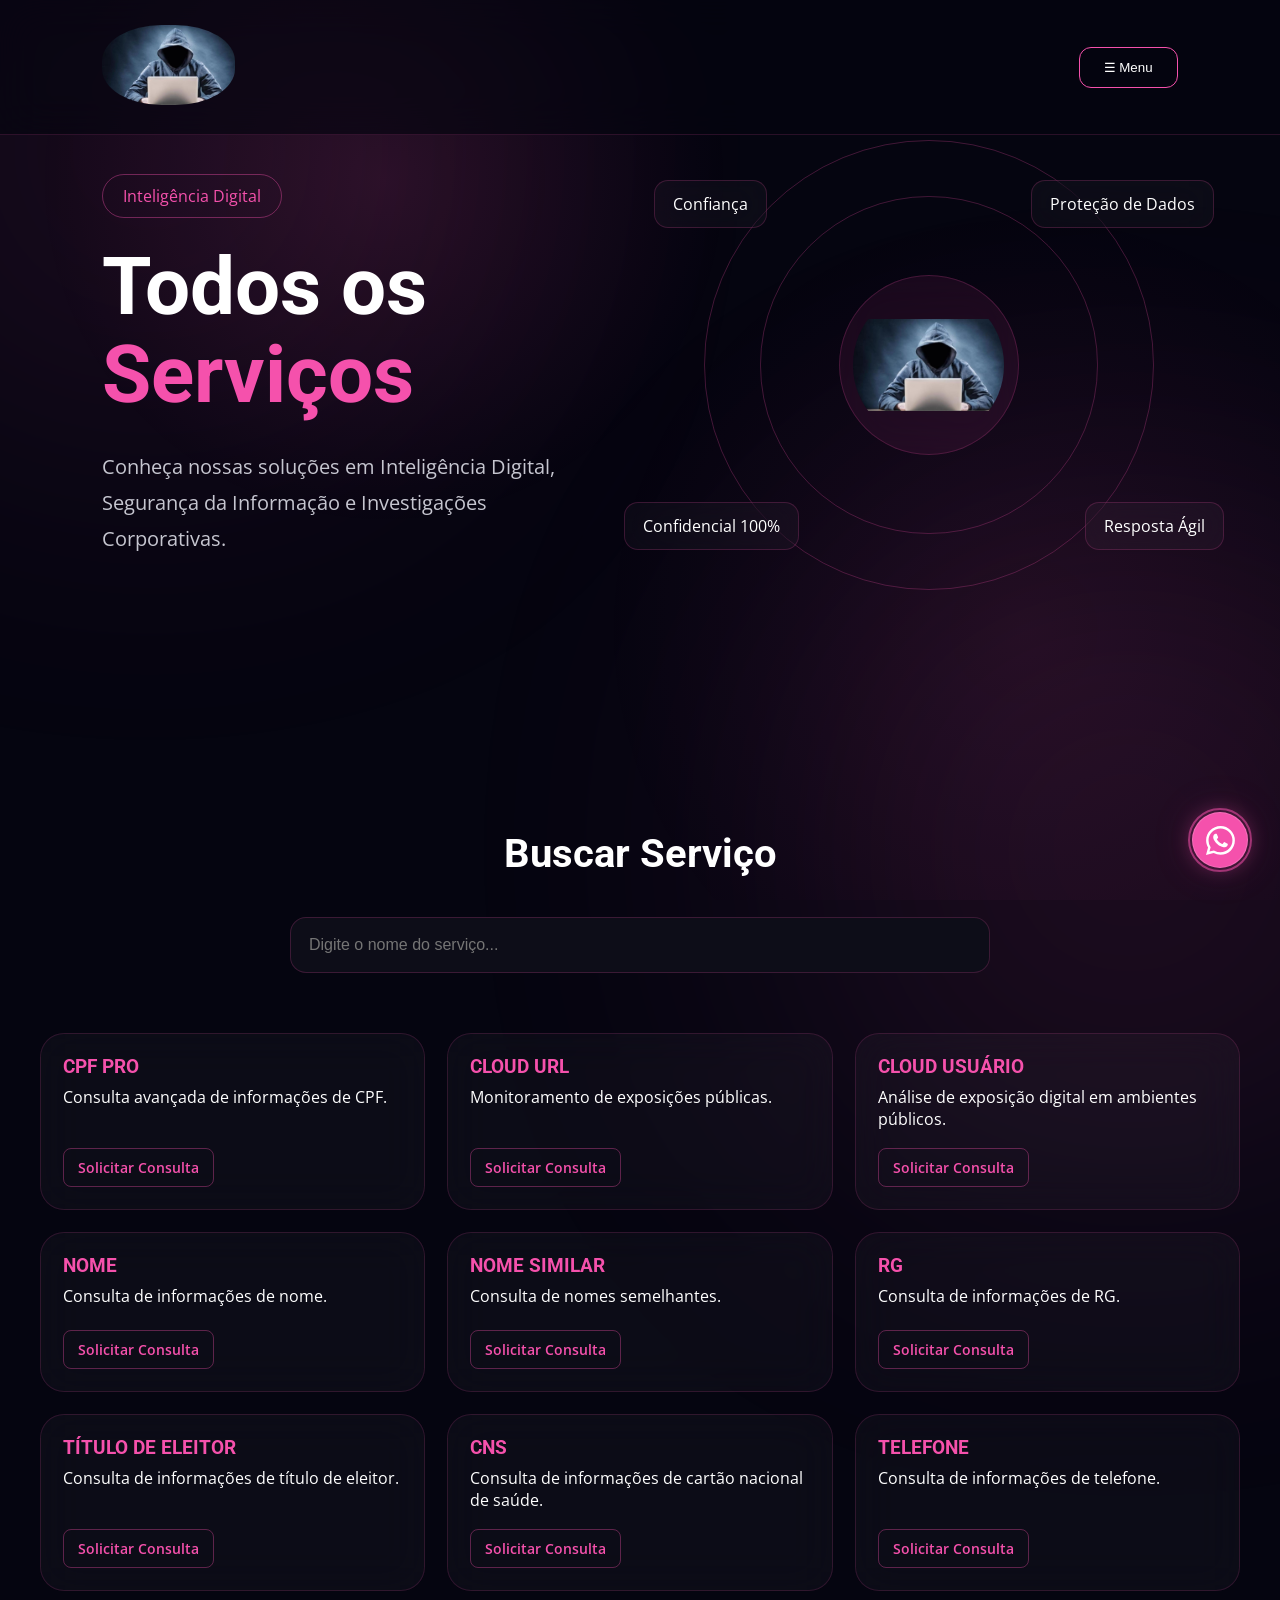
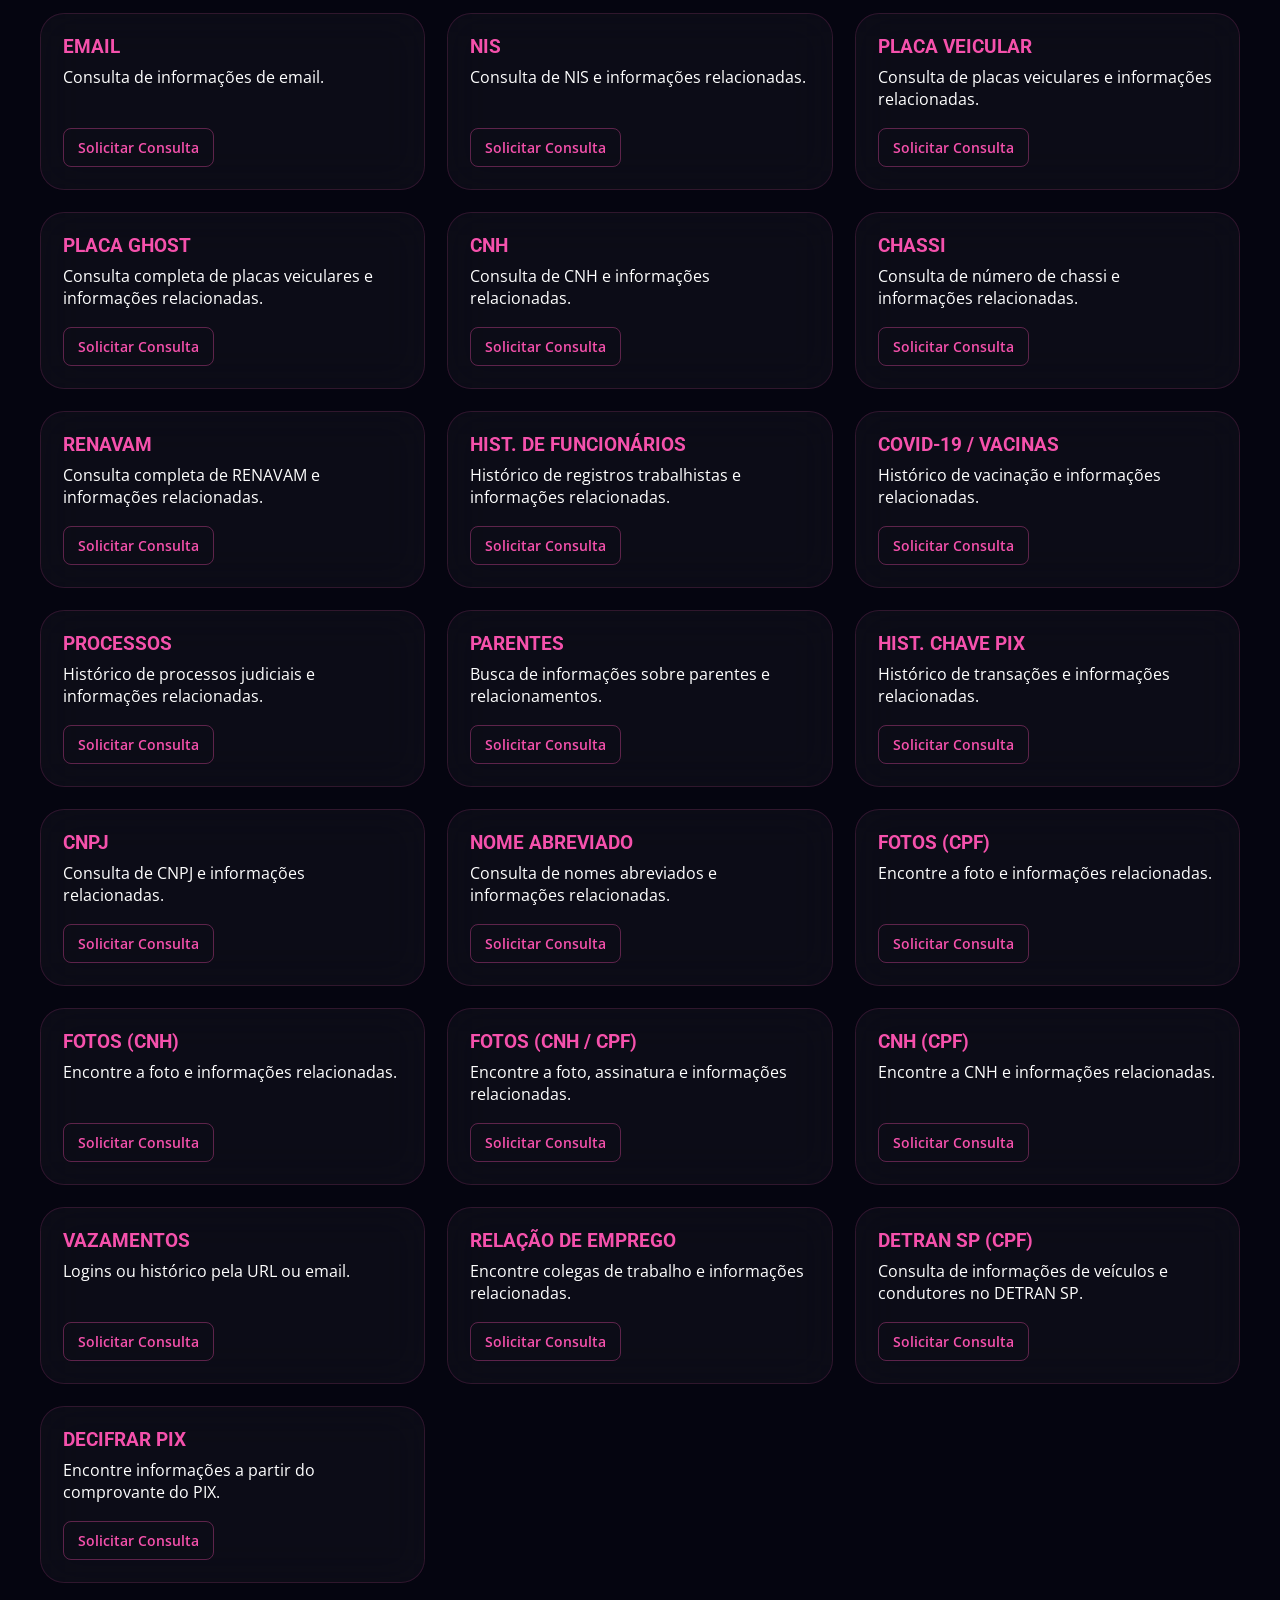
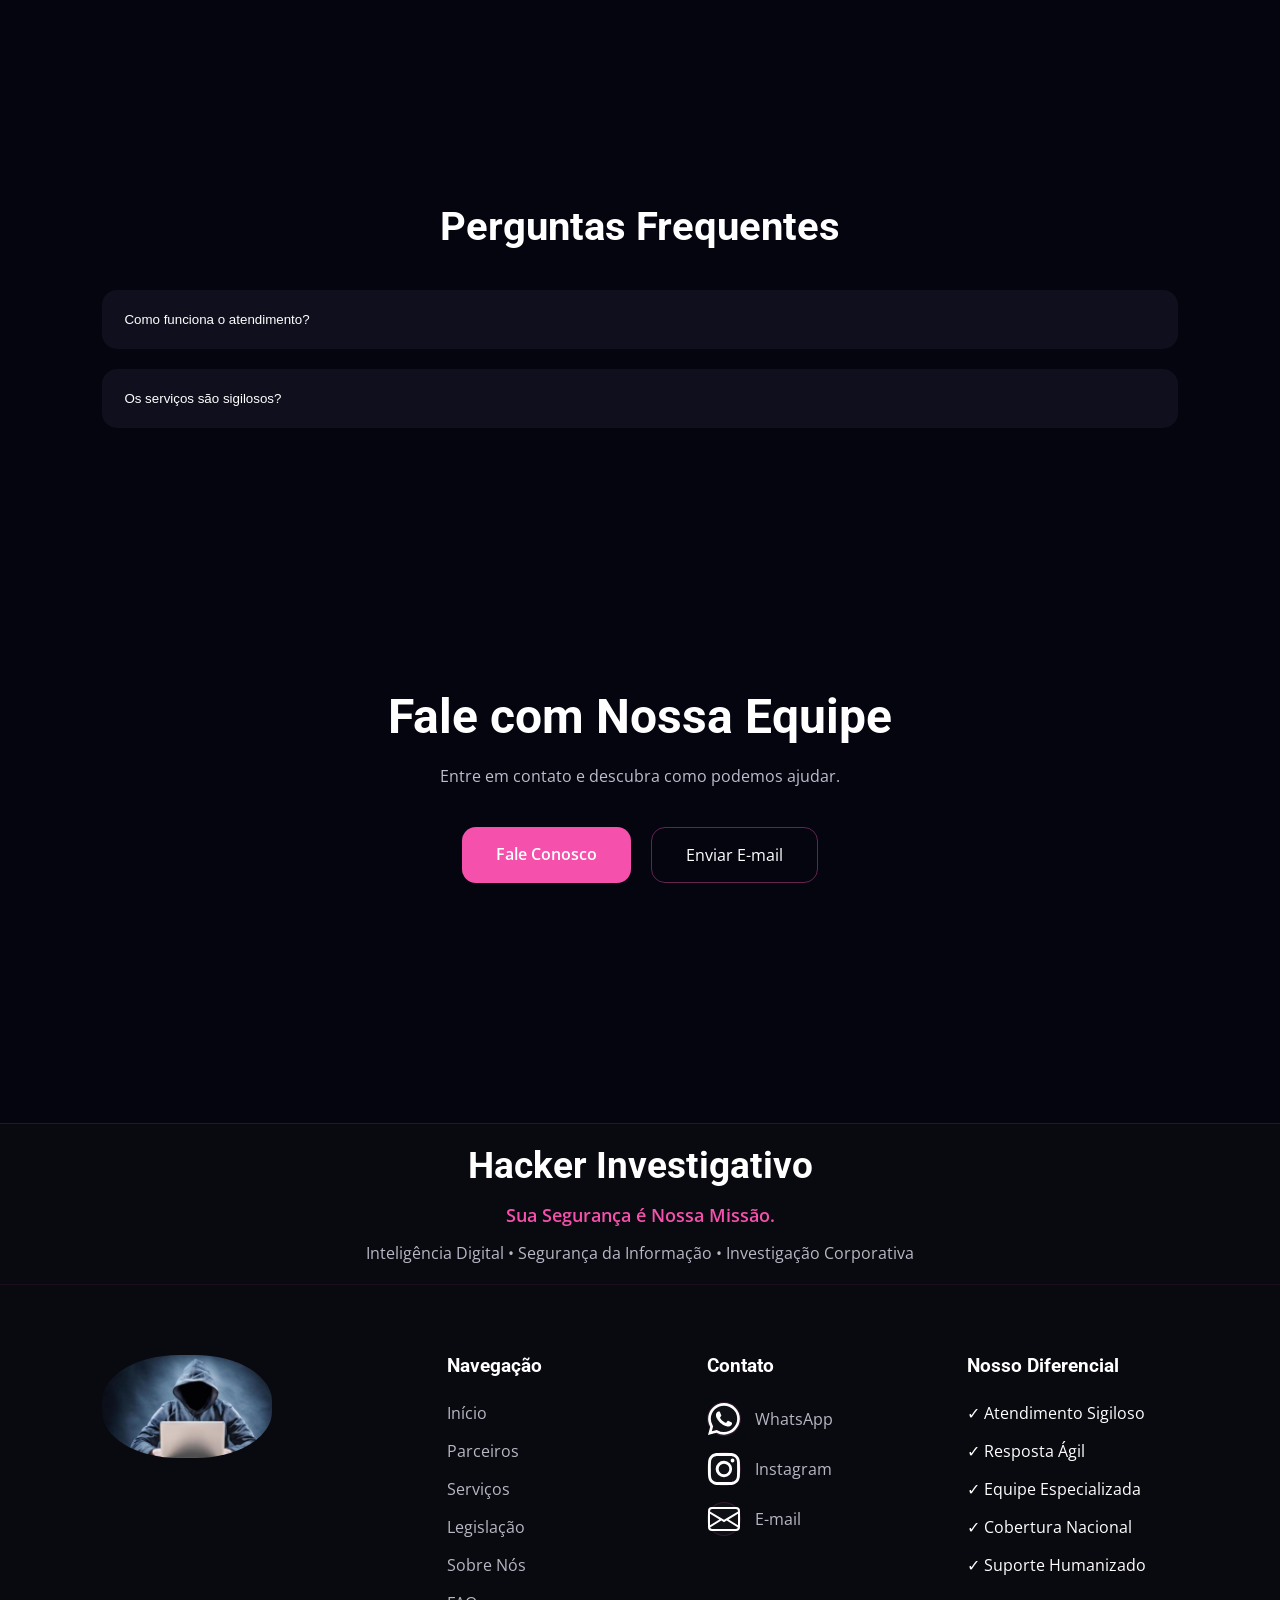
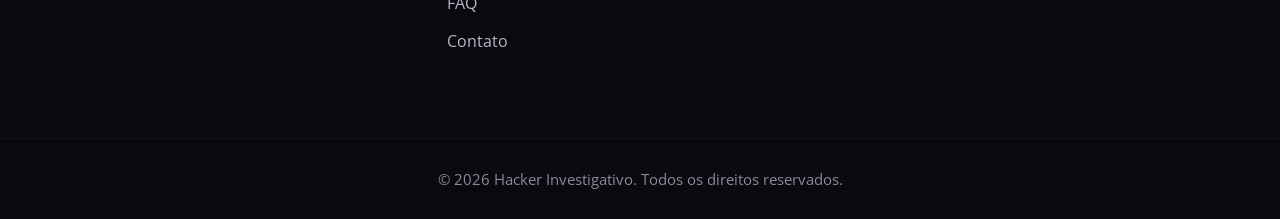
==== commit 2eac94c0: "feat: add svg fixo e button card" ====
--- a/consultas.html
+++ b/consultas.html
@@ -292,142 +292,660 @@
 
         </div>
 
-        <!-- Categoria 1 -->
-
-        <div class="category">
-
-            <h2>Inteligência Digital</h2>
-
-            <div class="services-grid">
-
-                <div class="service-card searchable">
+
+        <div class="services-grid">
+
+
+            <!-- CPF PRO -->
+
+            <div class="service-card searchable">
+
+                <div class="service-card-content">
+
                     <h3>CPF PRO</h3>
-                    <p>Consulta avançada de informações de CPF.</p>
-                </div>
-
-                <div class="service-card searchable">
-                    <h3>Cloud URL</h3>
-                    <p>Monitoramento de exposições públicas.</p>
-                </div>
-
-                <div class="service-card searchable">
-                    <h3>Cloud Usuário</h3>
-                    <p>Análise de exposição digital em ambientes públicos.</p>
-                </div>
-
-                <div class="service-card searchable">
+
+                    <p>
+                        Consulta avançada de informações de CPF.
+                    </p>
+
+                </div>
+
+                <a href="https://wa.me/5565999349278" target="_blank" class="service-action">
+                    Solicitar Consulta
+                </a>
+
+            </div>
+
+
+            <!-- CLOUD URL -->
+
+            <div class="service-card searchable">
+
+                <div class="service-card-content">
+
+                    <h3>CLOUD URL</h3>
+
+                    <p>
+                        Monitoramento de exposições públicas.
+                    </p>
+
+                </div>
+
+                <a href="https://wa.me/5565999349278" target="_blank" class="service-action">
+                    Solicitar Consulta
+                </a>
+
+            </div>
+
+
+            <!-- CLOUD USUÁRIO -->
+
+            <div class="service-card searchable">
+
+                <div class="service-card-content">
+
+                    <h3>CLOUD USUÁRIO</h3>
+
+                    <p>
+                        Análise de exposição digital em ambientes públicos.
+                    </p>
+
+                </div>
+
+                <a href="https://wa.me/5565999349278" target="_blank" class="service-action">
+                    Solicitar Consulta
+                </a>
+
+            </div>
+
+
+            <!-- NOME -->
+
+            <div class="service-card searchable">
+
+                <div class="service-card-content">
+
                     <h3>NOME</h3>
-                    <p>Consulta de informações de nome.</p>
-                </div>
-                <div class="service-card searchable">
+
+                    <p>
+                        Consulta de informações de nome.
+                    </p>
+
+                </div>
+
+                <a href="https://wa.me/5565999349278" target="_blank" class="service-action">
+                    Solicitar Consulta
+                </a>
+
+            </div>
+
+
+            <!-- NOME SIMILAR -->
+
+            <div class="service-card searchable">
+
+                <div class="service-card-content">
+
                     <h3>NOME SIMILAR</h3>
-                    <p>Consulta de nomes semelhantes.</p>
-                </div>
-                <div class="service-card searchable">
+
+                    <p>
+                        Consulta de nomes semelhantes.
+                    </p>
+
+                </div>
+
+                <a href="https://wa.me/5565999349278" target="_blank" class="service-action">
+                    Solicitar Consulta
+                </a>
+
+            </div>
+
+
+            <!-- RG -->
+
+            <div class="service-card searchable">
+
+                <div class="service-card-content">
+
                     <h3>RG</h3>
-                    <p>Consulta de informações de RG.</p>
-                </div>
-                <div class="service-card searchable">
-                    <h3>TITULO DE ELEITOR</h3>
-                    <p>Consulta de informações de título de eleitor.</p>
-                </div>
-                <div class="service-card searchable">
+
+                    <p>
+                        Consulta de informações de RG.
+                    </p>
+
+                </div>
+
+                <a href="https://wa.me/5565999349278" target="_blank" class="service-action">
+                    Solicitar Consulta
+                </a>
+
+            </div>
+
+
+            <!-- TÍTULO DE ELEITOR -->
+
+            <div class="service-card searchable">
+
+                <div class="service-card-content">
+
+                    <h3>TÍTULO DE ELEITOR</h3>
+
+                    <p>
+                        Consulta de informações de título de eleitor.
+                    </p>
+
+                </div>
+
+                <a href="https://wa.me/5565999349278" target="_blank" class="service-action">
+                    Solicitar Consulta
+                </a>
+
+            </div>
+
+
+            <!-- CNS -->
+
+            <div class="service-card searchable">
+
+                <div class="service-card-content">
+
                     <h3>CNS</h3>
-                    <p>Consulta de informações de cartão nacional de saúde.</p>
-                </div>
-                <div class="service-card searchable">
+
+                    <p>
+                        Consulta de informações de cartão nacional de saúde.
+                    </p>
+
+                </div>
+
+                <a href="https://wa.me/5565999349278" target="_blank" class="service-action">
+                    Solicitar Consulta
+                </a>
+
+            </div>
+
+
+            <!-- TELEFONE -->
+
+            <div class="service-card searchable">
+
+                <div class="service-card-content">
+
                     <h3>TELEFONE</h3>
-                    <p>Consulta de informações de telefone.</p>
-                </div>
-                <div class="service-card searchable">
+
+                    <p>
+                        Consulta de informações de telefone.
+                    </p>
+
+                </div>
+
+                <a href="https://wa.me/5565999349278" target="_blank" class="service-action">
+                    Solicitar Consulta
+                </a>
+
+            </div>
+
+
+            <!-- EMAIL -->
+
+            <div class="service-card searchable">
+
+                <div class="service-card-content">
+
                     <h3>EMAIL</h3>
-                    <p>Consulta de informações de email.</p>
-                </div>
-                <div class="service-card searchable">
+
+                    <p>
+                        Consulta de informações de email.
+                    </p>
+
+                </div>
+
+                <a href="https://wa.me/5565999349278" target="_blank" class="service-action">
+                    Solicitar Consulta
+                </a>
+
+            </div>
+
+
+            <!-- NIS -->
+
+            <div class="service-card searchable">
+
+                <div class="service-card-content">
+
                     <h3>NIS</h3>
-                    <p>Consulta de NIS e informações relacionadas.</p>
-                </div>
-                <div class="service-card searchable">
+
+                    <p>
+                        Consulta de NIS e informações relacionadas.
+                    </p>
+
+                </div>
+
+                <a href="https://wa.me/5565999349278" target="_blank" class="service-action">
+                    Solicitar Consulta
+                </a>
+
+            </div>
+
+
+            <!-- PLACA VEICULAR -->
+
+            <div class="service-card searchable">
+
+                <div class="service-card-content">
+
                     <h3>PLACA VEICULAR</h3>
-                    <p>Consulta de placas veiculares e informações relacionadas.</p>
-                </div>
-                <div class="service-card searchable">
+
+                    <p>
+                        Consulta de placas veiculares e informações relacionadas.
+                    </p>
+
+                </div>
+
+                <a href="https://wa.me/5565999349278" target="_blank" class="service-action">
+                    Solicitar Consulta
+                </a>
+
+            </div>
+
+
+            <!-- PLACA GHOST -->
+
+            <div class="service-card searchable">
+
+                <div class="service-card-content">
+
                     <h3>PLACA GHOST</h3>
-                    <p>Consulta completa de placas veiculares e informações relacionadas.</p>
-                </div>
-                <div class="service-card searchable">
+
+                    <p>
+                        Consulta completa de placas veiculares e informações relacionadas.
+                    </p>
+
+                </div>
+
+                <a href="https://wa.me/5565999349278" target="_blank" class="service-action">
+                    Solicitar Consulta
+                </a>
+
+            </div>
+
+
+            <!-- CNH -->
+
+            <div class="service-card searchable">
+
+                <div class="service-card-content">
+
                     <h3>CNH</h3>
-                    <p>Consulta de CNH e informações relacionadas.</p>
-                </div>
-                <div class="service-card searchable">
+
+                    <p>
+                        Consulta de CNH e informações relacionadas.
+                    </p>
+
+                </div>
+
+                <a href="https://wa.me/5565999349278" target="_blank" class="service-action">
+                    Solicitar Consulta
+                </a>
+
+            </div>
+
+
+            <!-- CHASSI -->
+
+            <div class="service-card searchable">
+
+                <div class="service-card-content">
+
                     <h3>CHASSI</h3>
-                    <p>Consulta de número de chassi e informações relacionadas.</p>
-                </div>
-                <div class="service-card searchable">
+
+                    <p>
+                        Consulta de número de chassi e informações relacionadas.
+                    </p>
+
+                </div>
+
+                <a href="https://wa.me/5565999349278" target="_blank" class="service-action">
+                    Solicitar Consulta
+                </a>
+
+            </div>
+
+
+            <!-- RENAVAM -->
+
+            <div class="service-card searchable">
+
+                <div class="service-card-content">
+
                     <h3>RENAVAM</h3>
-                    <p>Consulta completa de RENAVAM e informações relacionadas.</p>
-                </div>
-                <div class="service-card searchable">
-                    <h3>HIST. DE FUNCIONARIOS</h3>
-                    <p>Histórico de registros trabalhistas e informações relacionadas.</p>
-                </div>
-                <div class="service-card searchable">
-                    <h3>COVID-19/VACINAS</h3>
-                    <p>Histórico de vacinação e informações relacionadas.</p>
-                </div>
-                <div class="service-card searchable">
+
+                    <p>
+                        Consulta completa de RENAVAM e informações relacionadas.
+                    </p>
+
+                </div>
+
+                <a href="https://wa.me/5565999349278" target="_blank" class="service-action">
+                    Solicitar Consulta
+                </a>
+
+            </div>
+
+
+            <!-- HISTÓRICO FUNCIONÁRIOS -->
+
+            <div class="service-card searchable">
+
+                <div class="service-card-content">
+
+                    <h3>HIST. DE FUNCIONÁRIOS</h3>
+
+                    <p>
+                        Histórico de registros trabalhistas e informações relacionadas.
+                    </p>
+
+                </div>
+
+                <a href="https://wa.me/5565999349278" target="_blank" class="service-action">
+                    Solicitar Consulta
+                </a>
+
+            </div>
+
+
+            <!-- COVID -->
+
+            <div class="service-card searchable">
+
+                <div class="service-card-content">
+
+                    <h3>COVID-19 / VACINAS</h3>
+
+                    <p>
+                        Histórico de vacinação e informações relacionadas.
+                    </p>
+
+                </div>
+
+                <a href="https://wa.me/5565999349278" target="_blank" class="service-action">
+                    Solicitar Consulta
+                </a>
+
+            </div>
+
+
+            <!-- PROCESSOS -->
+
+            <div class="service-card searchable">
+
+                <div class="service-card-content">
+
                     <h3>PROCESSOS</h3>
-                    <p>Histórico de processos judiciais e informações relacionadas.</p>
-                </div>
-                <div class="service-card searchable">
+
+                    <p>
+                        Histórico de processos judiciais e informações relacionadas.
+                    </p>
+
+                </div>
+
+                <a href="https://wa.me/5565999349278" target="_blank" class="service-action">
+                    Solicitar Consulta
+                </a>
+
+            </div>
+
+
+            <!-- PARENTES -->
+
+            <div class="service-card searchable">
+
+                <div class="service-card-content">
+
                     <h3>PARENTES</h3>
-                    <p>Busca de informações sobre parentes e relacionamentos.</p>
-                </div>
-                <div class="service-card searchable">
+
+                    <p>
+                        Busca de informações sobre parentes e relacionamentos.
+                    </p>
+
+                </div>
+
+                <a href="https://wa.me/5565999349278" target="_blank" class="service-action">
+                    Solicitar Consulta
+                </a>
+
+            </div>
+
+
+            <!-- HISTÓRICO CHAVE PIX -->
+
+            <div class="service-card searchable">
+
+                <div class="service-card-content">
+
                     <h3>HIST. CHAVE PIX</h3>
-                    <p>Histórico de transações e informações relacionadas.</p>
-                </div>
-                 <div class="service-card searchable">
+
+                    <p>
+                        Histórico de transações e informações relacionadas.
+                    </p>
+
+                </div>
+
+                <a href="https://wa.me/5565999349278" target="_blank" class="service-action">
+                    Solicitar Consulta
+                </a>
+
+            </div>
+
+
+            <!-- CNPJ -->
+
+            <div class="service-card searchable">
+
+                <div class="service-card-content">
+
                     <h3>CNPJ</h3>
-                    <p>Consulta de CNPJ e informações relacionadas.</p>
-                </div>
-                <div class="service-card searchable">
+
+                    <p>
+                        Consulta de CNPJ e informações relacionadas.
+                    </p>
+
+                </div>
+
+                <a href="https://wa.me/5565999349278" target="_blank" class="service-action">
+                    Solicitar Consulta
+                </a>
+
+            </div>
+
+
+            <!-- NOME ABREVIADO -->
+
+            <div class="service-card searchable">
+
+                <div class="service-card-content">
+
                     <h3>NOME ABREVIADO</h3>
-                    <p>Consulta de nomes abreviado e informações relacionadas.</p>
-                </div>
-                <div class="service-card searchable">
-                    <h3>FOTOS(CPF)</h3>
-                    <p>Encontre a foto e informações relacionadas.</p>
-                </div>
-                <div class="service-card searchable">
-                    <h3>FOTOS(CNH)</h3>
-                    <p>Encontre a foto e informações relacionadas.</p>
-                </div>
-                <div class="service-card searchable">
-                    <h3>FOTOS(CNH/CPF)</h3>
-                    <p>Encontre a foto, assinatura e informações relacionadas.</p>
-                </div>
-                <div class="service-card searchable">
+
+                    <p>
+                        Consulta de nomes abreviados e informações relacionadas.
+                    </p>
+
+                </div>
+
+                <a href="https://wa.me/5565999349278" target="_blank" class="service-action">
+                    Solicitar Consulta
+                </a>
+
+            </div>
+
+
+            <!-- FOTOS CPF -->
+
+            <div class="service-card searchable">
+
+                <div class="service-card-content">
+
+                    <h3>FOTOS (CPF)</h3>
+
+                    <p>
+                        Encontre a foto e informações relacionadas.
+                    </p>
+
+                </div>
+
+                <a href="https://wa.me/5565999349278" target="_blank" class="service-action">
+                    Solicitar Consulta
+                </a>
+
+            </div>
+
+
+            <!-- FOTOS CNH -->
+
+            <div class="service-card searchable">
+
+                <div class="service-card-content">
+
+                    <h3>FOTOS (CNH)</h3>
+
+                    <p>
+                        Encontre a foto e informações relacionadas.
+                    </p>
+
+                </div>
+
+                <a href="https://wa.me/5565999349278" target="_blank" class="service-action">
+                    Solicitar Consulta
+                </a>
+
+            </div>
+
+
+            <!-- FOTOS CNH / CPF -->
+
+            <div class="service-card searchable">
+
+                <div class="service-card-content">
+
+                    <h3>FOTOS (CNH / CPF)</h3>
+
+                    <p>
+                        Encontre a foto, assinatura e informações relacionadas.
+                    </p>
+
+                </div>
+
+                <a href="https://wa.me/5565999349278" target="_blank" class="service-action">
+                    Solicitar Consulta
+                </a>
+
+            </div>
+
+
+            <!-- CNH CPF -->
+
+            <div class="service-card searchable">
+
+                <div class="service-card-content">
+
                     <h3>CNH (CPF)</h3>
-                    <p>Encontre a CNH e informações relacionadas.</p>
-                </div>
-                <div class="service-card searchable">
+
+                    <p>
+                        Encontre a CNH e informações relacionadas.
+                    </p>
+
+                </div>
+
+                <a href="https://wa.me/5565999349278" target="_blank" class="service-action">
+                    Solicitar Consulta
+                </a>
+
+            </div>
+
+
+            <!-- VAZAMENTOS -->
+
+            <div class="service-card searchable">
+
+                <div class="service-card-content">
+
                     <h3>VAZAMENTOS</h3>
-                    <p>Logins ou histórico pela url ou email.</p>
-                </div>
-                <div class="service-card searchable">
+
+                    <p>
+                        Logins ou histórico pela URL ou email.
+                    </p>
+
+                </div>
+
+                <a href="https://wa.me/5565999349278" target="_blank" class="service-action">
+                    Solicitar Consulta
+                </a>
+
+            </div>
+
+
+            <!-- RELAÇÃO DE EMPREGO -->
+
+            <div class="service-card searchable">
+
+                <div class="service-card-content">
+
                     <h3>RELAÇÃO DE EMPREGO</h3>
-                    <p>Encontre colegas de trabalho e informações relacionadas.</p>
-                </div>
-                <div class="service-card searchable">
+
+                    <p>
+                        Encontre colegas de trabalho e informações relacionadas.
+                    </p>
+
+                </div>
+
+                <a href="https://wa.me/5565999349278" target="_blank" class="service-action">
+                    Solicitar Consulta
+                </a>
+
+            </div>
+
+
+            <!-- DETRAN SP -->
+
+            <div class="service-card searchable">
+
+                <div class="service-card-content">
+
                     <h3>DETRAN SP (CPF)</h3>
-                    <p>Consulta de informações de veículos e condutores no DETRAN SP.</p>
-                </div>
-                <div class="service-card searchable">
+
+                    <p>
+                        Consulta de informações de veículos e condutores no DETRAN SP.
+                    </p>
+
+                </div>
+
+                <a href="https://wa.me/5565999349278" target="_blank" class="service-action">
+                    Solicitar Consulta
+                </a>
+
+            </div>
+
+
+            <!-- DECIFRAR PIX -->
+
+            <div class="service-card searchable">
+
+                <div class="service-card-content">
+
                     <h3>DECIFRAR PIX</h3>
-                    <p>Encontre pelo comprovante do PIX.</p>
-                </div>
-            </div>
+
+                    <p>
+                        Encontre informações a partir do comprovante do PIX.
+                    </p>
+
+                </div>
+
+                <a href="https://wa.me/5565999349278" target="_blank" class="service-action">
+                    Solicitar Consulta
+                </a>
+
+            </div>
+
 
         </div>
 
@@ -635,6 +1153,41 @@
 
     </footer>
 
+        <a
+        href="https://wa.me/SEU_NUMERO"
+        class="whatsapp-float"
+        target="_blank"
+        rel="noopener noreferrer"
+        aria-label="Entrar em contato pelo WhatsApp"
+    >
+
+        <span class="whatsapp-smoke smoke-1"></span>
+        <span class="whatsapp-smoke smoke-2"></span>
+        <span class="whatsapp-smoke smoke-3"></span>
+
+        <span class="whatsapp-pulse"></span>
+
+        <span class="whatsapp-icon">
+
+            <!-- SVG WHATSAPP -->
+
+            <svg
+                xmlns="http://www.w3.org/2000/svg"
+                viewBox="0 0 16 16"
+                fill="currentColor"
+                aria-hidden="true"
+            >
+
+                <path
+                    d="M13.601 2.326A7.85 7.85 0 0 0 7.994 0C3.627 0 .068 3.558.064 7.926c0 1.399.366 2.76 1.057 3.965L0 16l4.204-1.102a7.9 7.9 0 0 0 3.79.965h.004c4.368 0 7.926-3.558 7.93-7.93A7.9 7.9 0 0 0 13.6 2.326zM7.994 14.521a6.6 6.6 0 0 1-3.356-.92l-.24-.144-2.494.654.666-2.433-.156-.251a6.56 6.56 0 0 1-1.007-3.505c0-3.626 2.957-6.584 6.591-6.584a6.56 6.56 0 0 1 4.66 1.931 6.56 6.56 0 0 1 1.928 4.66c-.004 3.639-2.961 6.592-6.592 6.592m3.615-4.934c-.197-.099-1.17-.578-1.353-.646-.182-.065-.315-.099-.445.099-.133.197-.513.646-.627.775-.114.133-.232.148-.43.05-.197-.1-.836-.308-1.592-.985-.59-.525-.985-1.175-1.103-1.372-.114-.198-.011-.304.088-.403.087-.088.197-.232.296-.346.1-.114.133-.198.198-.33.065-.134.034-.248-.015-.347-.05-.099-.445-1.076-.612-1.47-.16-.389-.323-.335-.445-.34-.114-.007-.247-.007-.38-.007a.73.73 0 0 0-.529.247c-.182.198-.691.677-.691 1.654s.71 1.916.81 2.049c.098.133 1.394 2.132 3.383 2.992.47.205.84.326 1.129.418.475.152.904.129 1.246.08.38-.058 1.171-.48 1.338-.943.164-.464.164-.86.114-.943-.049-.084-.182-.133-.38-.232"
+                />
+
+            </svg>
+
+        </span>
+
+    </a>
+
     <!-- JAVASCRIPT -->
     <script>
                 const searchInput =
--- a/css/style.css
+++ b/css/style.css
@@ -104,10 +104,27 @@
     top:0;
     z-index:999;
     backdrop-filter:blur(20px);
-    background:rgba(5,5,16,.65);
+    background-color:rgba(5,5,16,.65);
     border-bottom:1px solid rgba(245,81,172,.15);
-}
-
+    transition:
+        background .4s ease,
+        backdrop-filter .4s ease,
+        border-color .4s ease,
+        box-shadow .4s ease;
+}
+
+.header.scrolled{
+
+    background:rgba(254, 83, 146, 0.88);
+
+    backdrop-filter:blur(18px);
+
+    border-bottom:1px solid rgba(245,81,172,.15);
+
+    box-shadow:
+        0 10px 35px rgba(0,0,0,.25);
+
+}
 
 
 .logo img{
@@ -692,6 +709,10 @@
     transition:.4s;
 }
 
+.service-card #service-index{
+    margin-top:20px;
+
+}
 .service-card:hover{
     transform:translateY(-8px);
     box-shadow:0 0 35px rgba(245,81,172,.15);
@@ -1196,4 +1217,477 @@
 
     }
 
+}
+
+/* ===================================================
+   SERVICE CARD — NOVA ESTRUTURA
+=================================================== */
+
+.service-card{
+
+    position:relative;
+
+    display:flex;
+
+    flex-direction:column;
+
+    justify-content:space-between;
+
+    overflow:hidden;
+
+    transition:
+        transform .35s ease,
+        border-color .35s ease,
+        box-shadow .35s ease;
+
+}
+
+.service-card:hover{
+
+    transform:translateY(-6px);
+
+}
+
+.service-card-top{
+
+    display:flex;
+
+    align-items:center;
+
+    justify-content:flex-start;
+
+    margin-bottom:14px;
+
+}
+
+.service-category{
+
+    display:inline-flex;
+
+    align-items:center;
+
+    padding:5px 9px;
+
+    border-radius:50px;
+
+    background:rgba(245,81,172,.08);
+
+    border:1px solid rgba(245,81,172,.18);
+
+    color:#F551AC;
+
+    font-family:"Open Sans", sans-serif;
+
+    font-size:.65rem;
+
+    font-weight:600;
+
+    letter-spacing:.4px;
+
+    text-transform:uppercase;
+
+}
+
+.service-card-content{
+
+    flex:1;
+
+}
+
+.service-card-content h3{
+
+    margin-bottom:8px;
+
+    font-family:"Roboto", sans-serif;
+
+}
+
+.service-card-content p{
+
+    margin-bottom:18px;
+
+}
+
+.service-action{
+
+    display:inline-flex;
+
+    align-items:center;
+
+    justify-content:center;
+
+    align-self:flex-start;
+
+    padding:9px 14px;
+
+    border:1px solid rgba(245,81,172,.35);
+
+    border-radius:8px;
+
+    color:#F551AC;
+
+    text-decoration:none;
+
+    font-family:"Open Sans", sans-serif;
+
+    font-size:.85rem;
+
+    font-weight:600;
+
+    transition:
+        background .3s ease,
+        color .3s ease,
+        transform .3s ease;
+
+}
+
+.service-action:hover{
+
+    background:#F551AC;
+
+    color:#090910;
+
+    transform:translateY(-2px);
+
+}
+
+/* ===================================================
+   WHATSAPP FLUTUANTE
+=================================================== */
+
+.whatsapp-float{
+
+    position:fixed;
+
+    right:28px;
+
+    bottom:28px;
+
+    width:64px;
+
+    height:64px;
+
+    display:flex;
+
+    align-items:center;
+
+    justify-content:center;
+
+    z-index:9000;
+
+    text-decoration:none;
+
+    color:#fff;
+
+}
+
+/* ===================================================
+   ÍCONE
+=================================================== */
+
+.whatsapp-icon{
+
+    position:relative;
+
+    z-index:4;
+
+    width:56px;
+
+    height:56px;
+
+    display:flex;
+
+    align-items:center;
+
+    justify-content:center;
+
+    border-radius:50%;
+
+    background:#F551AC;
+
+    border:1px solid rgba(255,255,255,.18);
+
+    box-shadow:
+        0 0 20px rgba(245,81,172,.35),
+        0 0 45px rgba(245,81,172,.15);
+
+    animation:whatsappFloat 3s ease-in-out infinite;
+
+}
+
+.whatsapp-icon svg{
+
+    width:29px;
+
+    height:29px;
+
+    display:block;
+
+}
+
+/* ===================================================
+   PULSO
+=================================================== */
+
+.whatsapp-pulse{
+
+    position:absolute;
+
+    width:64px;
+
+    height:64px;
+
+    border-radius:50%;
+
+    border:2px solid rgba(245,81,172,.55);
+
+    z-index:1;
+
+    animation:whatsappPulse 2.2s ease-out infinite;
+
+}
+
+/* ===================================================
+   FUMAÇA ROSA
+=================================================== */
+
+.whatsapp-smoke{
+
+    position:absolute;
+
+    width:20px;
+
+    height:20px;
+
+    border-radius:50%;
+
+    background:rgba(245,81,172,.28);
+
+    filter:blur(7px);
+
+    opacity:0;
+
+    z-index:0;
+
+}
+
+/* Fumaça 1 */
+
+.smoke-1{
+
+    left:7px;
+
+    bottom:8px;
+
+    animation:smokeOne 3s ease-out infinite;
+
+}
+
+/* Fumaça 2 */
+
+.smoke-2{
+
+    left:22px;
+
+    bottom:4px;
+
+    width:16px;
+
+    height:16px;
+
+    animation:smokeTwo 3s ease-out .8s infinite;
+
+}
+
+/* Fumaça 3 */
+
+.smoke-3{
+
+    right:7px;
+
+    bottom:10px;
+
+    width:18px;
+
+    height:18px;
+
+    animation:smokeThree 3s ease-out 1.5s infinite;
+
+}
+
+/* ===================================================
+   ANIMAÇÃO — FLUTUAÇÃO
+=================================================== */
+
+@keyframes whatsappFloat{
+
+    0%,
+    100%{
+
+        transform:translateY(0);
+
+    }
+
+    50%{
+
+        transform:translateY(-5px);
+
+    }
+
+}
+
+
+/* ===================================================
+   ANIMAÇÃO — PULSO
+=================================================== */
+
+@keyframes whatsappPulse{
+
+    0%{
+
+        transform:scale(.85);
+
+        opacity:.8;
+
+    }
+
+    70%{
+
+        transform:scale(1.45);
+
+        opacity:0;
+
+    }
+
+    100%{
+
+        transform:scale(1.45);
+
+        opacity:0;
+
+    }
+
+}
+
+
+/* ===================================================
+   FUMAÇA 1
+=================================================== */
+
+@keyframes smokeOne{
+
+    0%{
+
+        transform:
+            translate(0,0)
+            scale(.5);
+
+        opacity:0;
+
+    }
+
+    20%{
+
+        opacity:.6;
+
+    }
+
+    60%{
+
+        opacity:.3;
+
+    }
+
+    100%{
+
+        transform:
+            translate(-12px,-34px)
+            scale(1.5);
+
+        opacity:0;
+
+    }
+
+}
+
+
+/* ===================================================
+   FUMAÇA 2
+=================================================== */
+
+@keyframes smokeTwo{
+
+    0%{
+
+        transform:
+            translate(0,0)
+            scale(.4);
+
+        opacity:0;
+
+    }
+
+    20%{
+
+        opacity:.55;
+
+    }
+
+    60%{
+
+        opacity:.25;
+
+    }
+
+    100%{
+
+        transform:
+            translate(3px,-42px)
+            scale(1.6);
+
+        opacity:0;
+
+    }
+
+}
+
+
+/* ===================================================
+   FUMAÇA 3
+=================================================== */
+
+@keyframes smokeThree{
+
+    0%{
+
+        transform:
+            translate(0,0)
+            scale(.5);
+
+        opacity:0;
+
+    }
+
+    20%{
+
+        opacity:.5;
+
+    }
+
+    60%{
+
+        opacity:.2;
+
+    }
+
+    100%{
+
+        transform:
+            translate(14px,-32px)
+            scale(1.4);
+
+        opacity:0;
+
+    }
+
 }
--- a/css/responsive.css
+++ b/css/responsive.css
@@ -1314,6 +1314,19 @@
         font-size:.9rem;
 
     }
+    .service-category{
+
+        font-size:.62rem;
+
+    }
+
+    .service-action{
+
+        font-size:.72rem;
+
+        padding:8px 12px;
+
+    }
 
 }
 
@@ -1342,23 +1355,21 @@
 
     .service-card{
 
+        min-height:165px;
+
         padding:16px;
 
-        min-height:145px;
-
-    }
-
-    .service-card h3{
+    }
+
+    .service-card-content h3{
 
         font-size:.95rem;
 
     }
 
-    .service-card p{
-
-        font-size:.84rem;
-
-        line-height:1.45;
+    .service-card-content p{
+
+        font-size:.82rem;
 
     }
 
@@ -1391,27 +1402,37 @@
 
         padding:14px;
 
-        min-height:125px;
+        min-height:150px;
 
         border-radius:14px;
 
     }
 
-    .service-card h3{
-
-        font-size:.88rem;
-
-        margin-bottom:8px;
-
-        line-height:1.2;
-
-    }
-
-    .service-card p{
-
-        font-size:.76rem;
+    .service-card-content h3{
+
+        font-size:.85rem;
+
+        margin-bottom:6px;
+
+    }
+
+    .service-card-content p{
+
+        font-size:.72rem;
 
         line-height:1.35;
+
+        margin-bottom:12px;
+
+    }
+
+    .service-action{
+
+        width:100%;
+
+        padding:8px 6px;
+
+        font-size:.68rem;
 
     }
 
@@ -1444,26 +1465,152 @@
 
         padding:12px;
 
-        min-height:115px;
+        min-height:145px;
 
         border-radius:12px;
 
     }
 
-    .service-card h3{
-
-        font-size:.80rem;
-
-        margin-bottom:6px;
-
-    }
-
-    .service-card p{
-
-        font-size:.70rem;
+    .service-card-content h3{
+
+        font-size:.78rem;
+
+    }
+
+    .service-card-content p{
+
+        font-size:.67rem;
 
         line-height:1.3;
 
     }
 
+    .service-action{
+
+        padding:7px 5px;
+
+        font-size:.62rem;
+
+    }
+
+}
+
+@media (max-width:992px){
+
+    .whatsapp-float{
+
+        right:22px;
+
+        bottom:22px;
+
+        width:60px;
+
+        height:60px;
+
+    }
+
+    .whatsapp-icon{
+
+        width:52px;
+
+        height:52px;
+
+    }
+
+    .whatsapp-icon svg{
+
+        width:26px;
+
+        height:26px;
+
+    }
+
+    .whatsapp-pulse{
+
+        width:60px;
+
+        height:60px;
+
+    }
+
+}
+
+@media (max-width:768px){
+
+    .whatsapp-float{
+
+        right:18px;
+
+        bottom:18px;
+
+        width:56px;
+
+        height:56px;
+
+    }
+
+    .whatsapp-icon{
+
+        width:48px;
+
+        height:48px;
+
+    }
+
+    .whatsapp-icon svg{
+
+        width:24px;
+
+        height:24px;
+
+    }
+
+    .whatsapp-pulse{
+
+        width:56px;
+
+        height:56px;
+
+    }
+
+}
+
+@media (max-width:480px){
+
+    .whatsapp-float{
+
+        right:14px;
+
+        bottom:14px;
+
+        width:52px;
+
+        height:52px;
+
+    }
+
+    .whatsapp-icon{
+
+        width:45px;
+
+        height:45px;
+
+    }
+
+    .whatsapp-icon svg{
+
+        width:22px;
+
+        height:22px;
+
+    }
+
+    .whatsapp-pulse{
+
+        width:52px;
+
+        height:52px;
+
+    }
+
 }
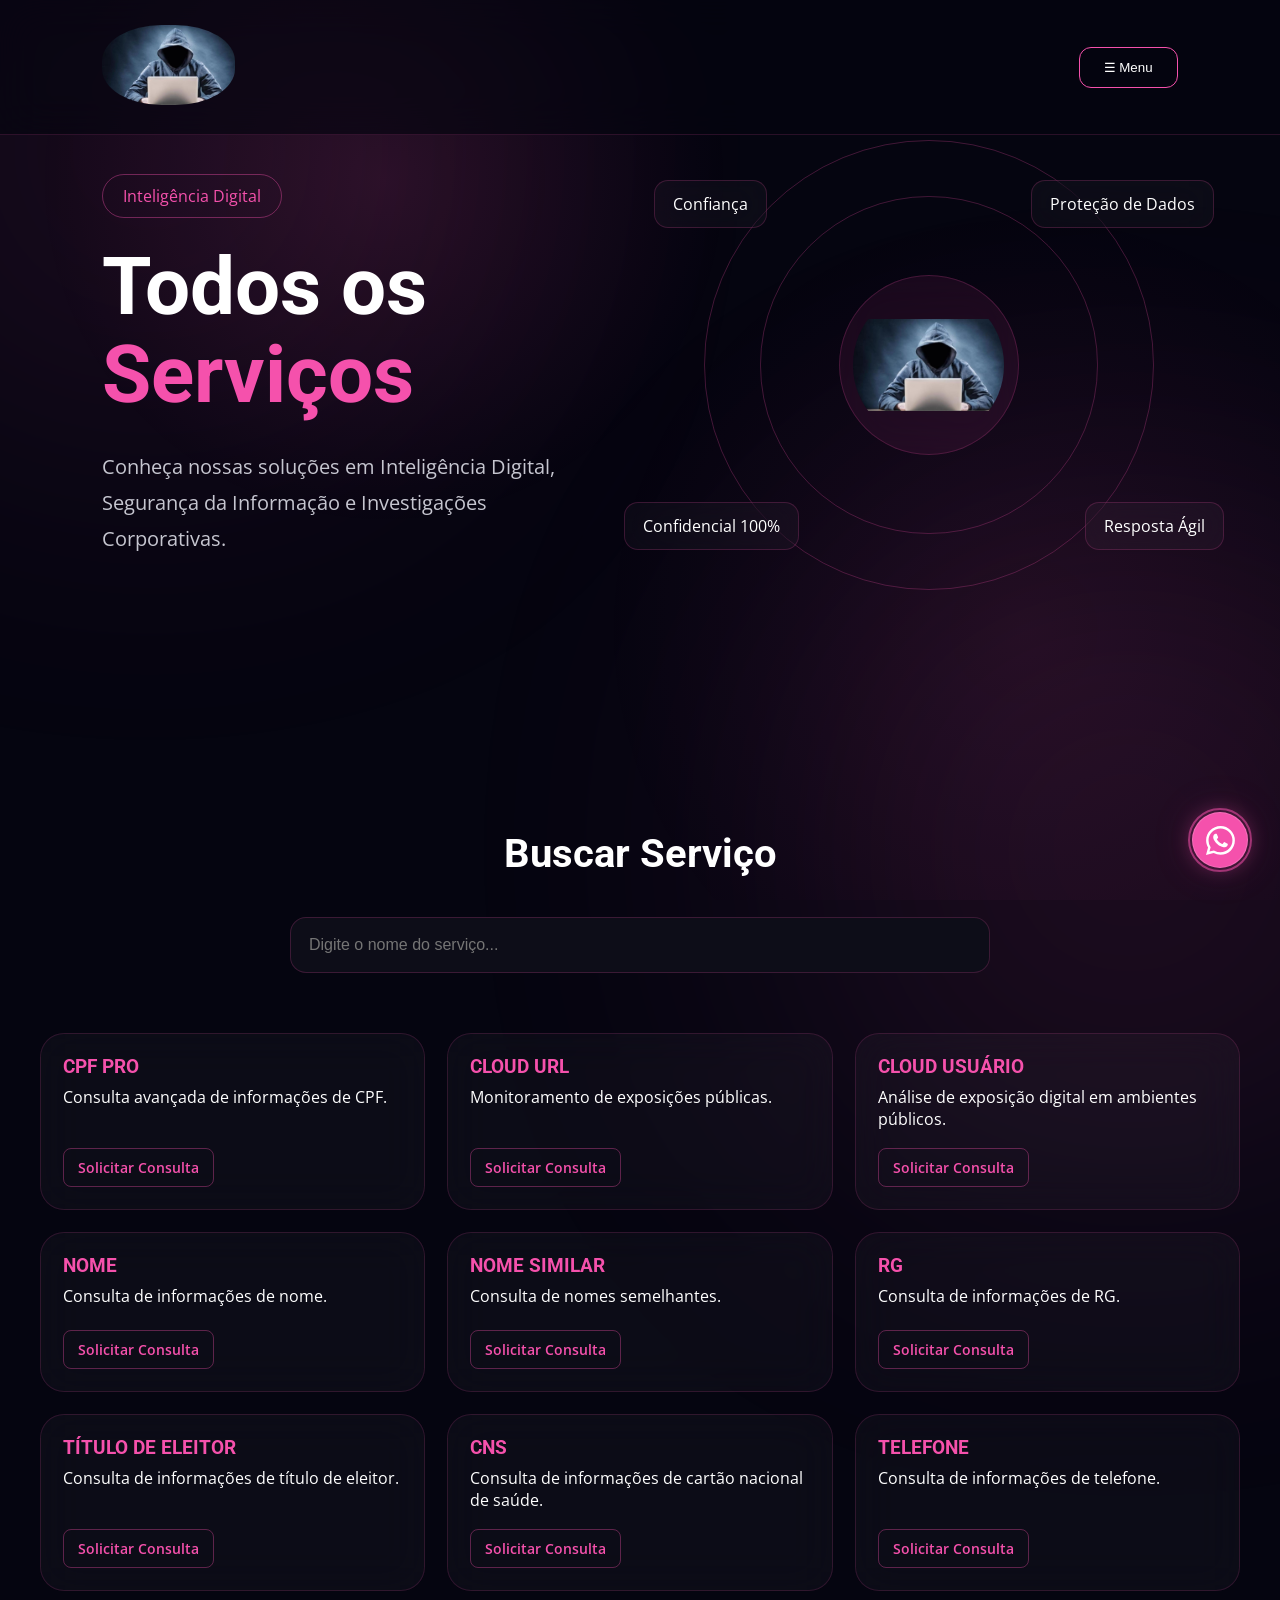
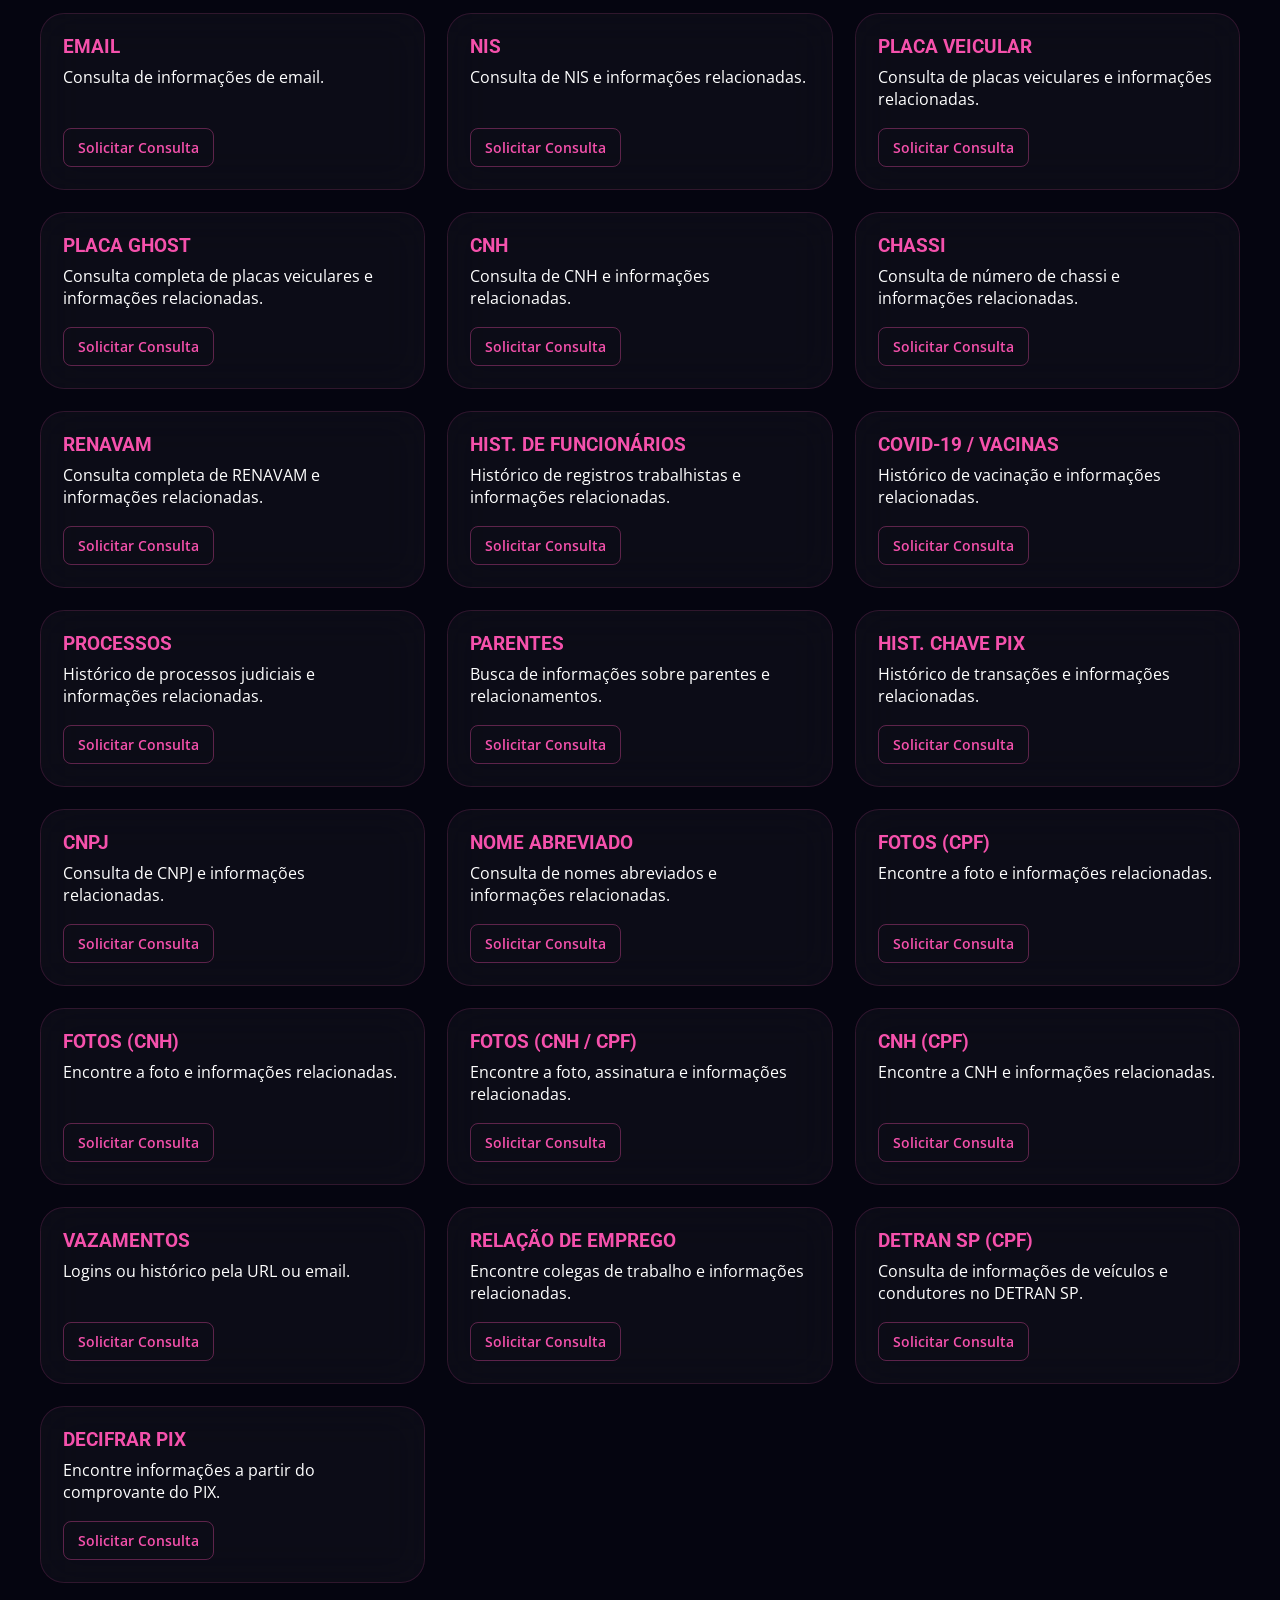
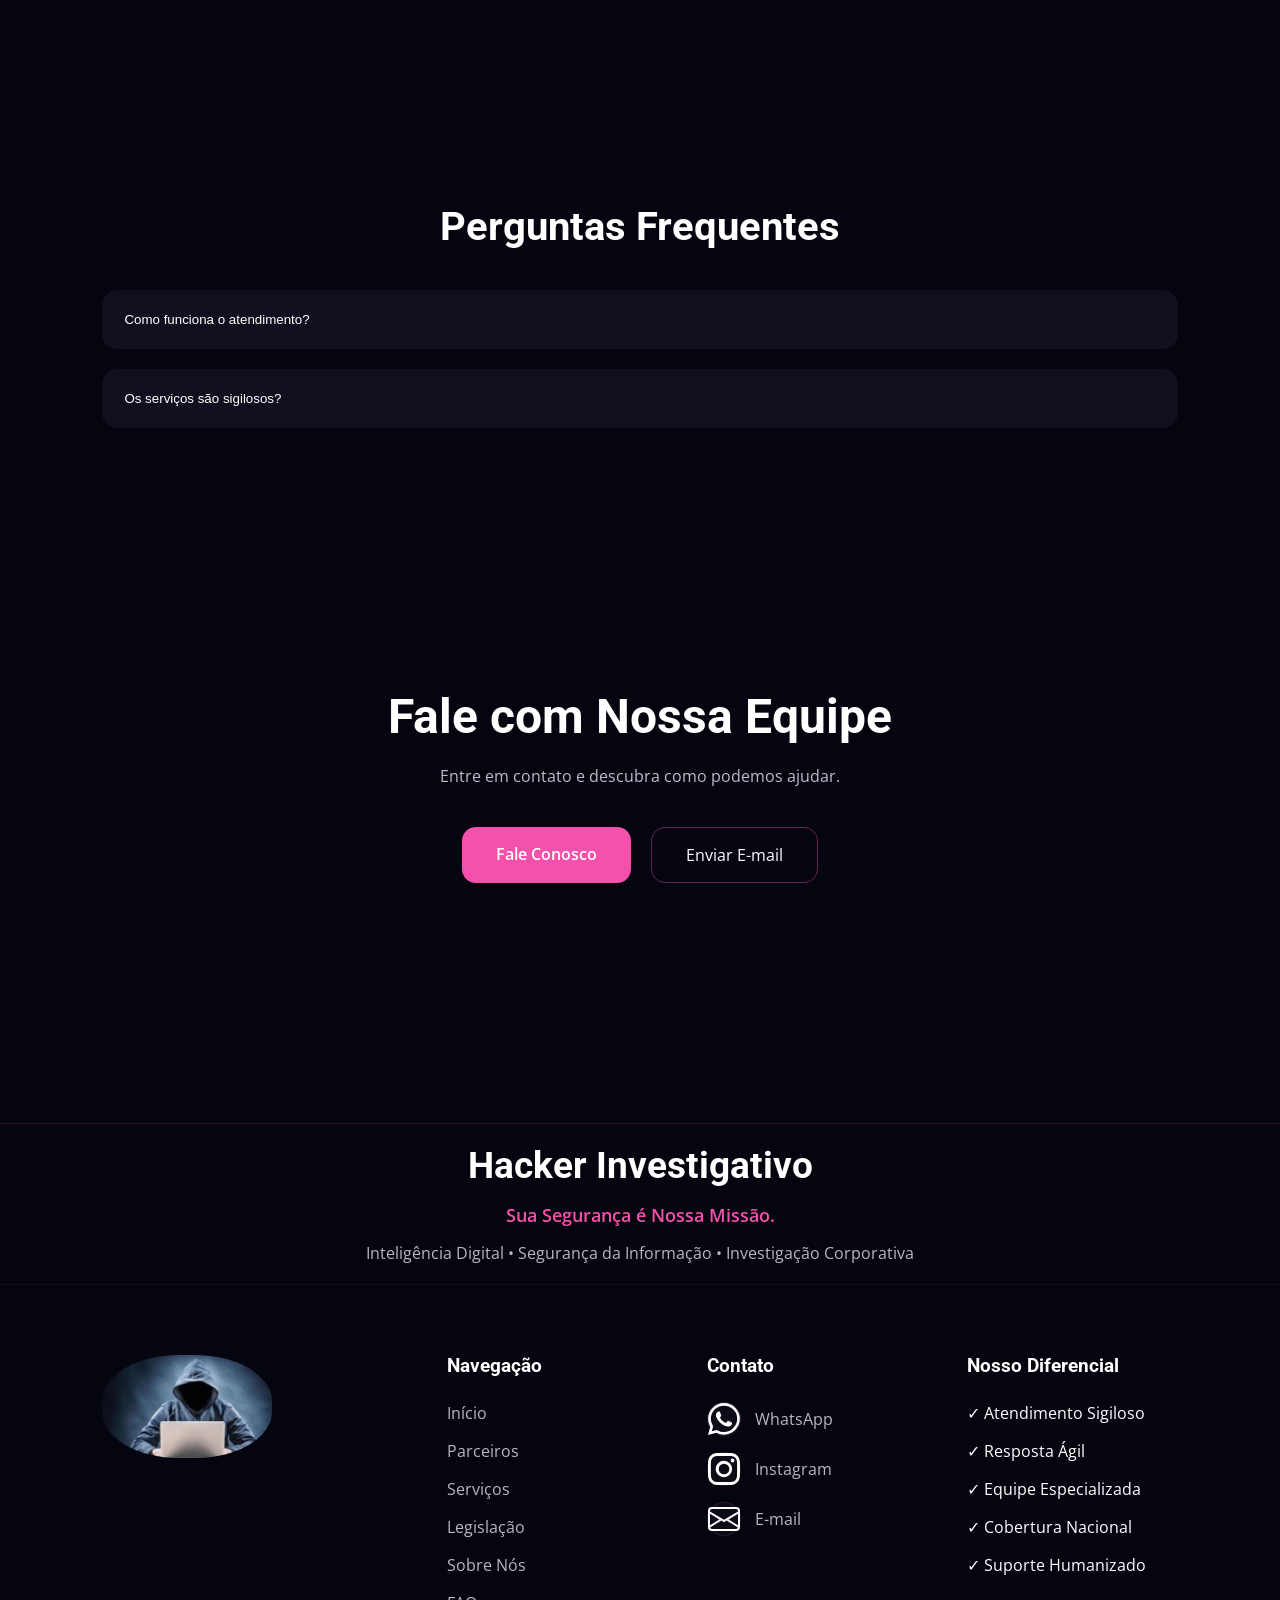
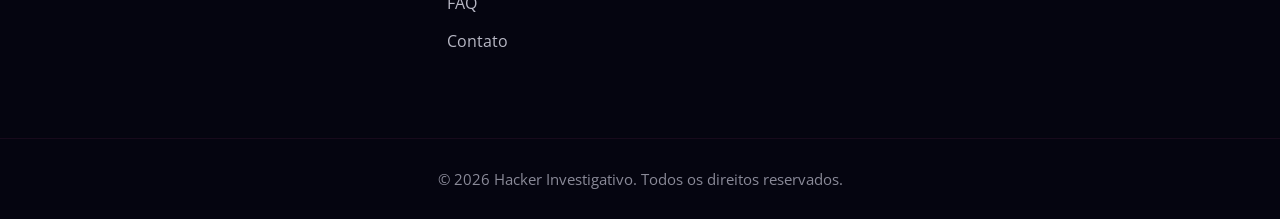
==== commit 011e81b6: "feat: backgroud fotter" ====
--- a/consultas.html
+++ b/consultas.html
@@ -1154,7 +1154,7 @@
     </footer>
 
         <a
-        href="https://wa.me/SEU_NUMERO"
+        href="https://wa.me/5565999349278"
         class="whatsapp-float"
         target="_blank"
         rel="noopener noreferrer"
--- a/css/style.css
+++ b/css/style.css
@@ -846,31 +846,21 @@
 .footer{
 
     margin-top:120px;
-
-    background:#090910;
-
     border-top:1px solid rgba(245,81,172,.15);
 
 }
 
 .footer-top{
-
     padding:20px 8%;
-
     text-align:center;
-
 }
 
 .footer-top h2{
-
     font-size:2.3rem;
-
     margin-bottom:15px;
-
 }
 
 .footer-top p{
-
     color:#F551AC;
 
     font-size:1.15rem;
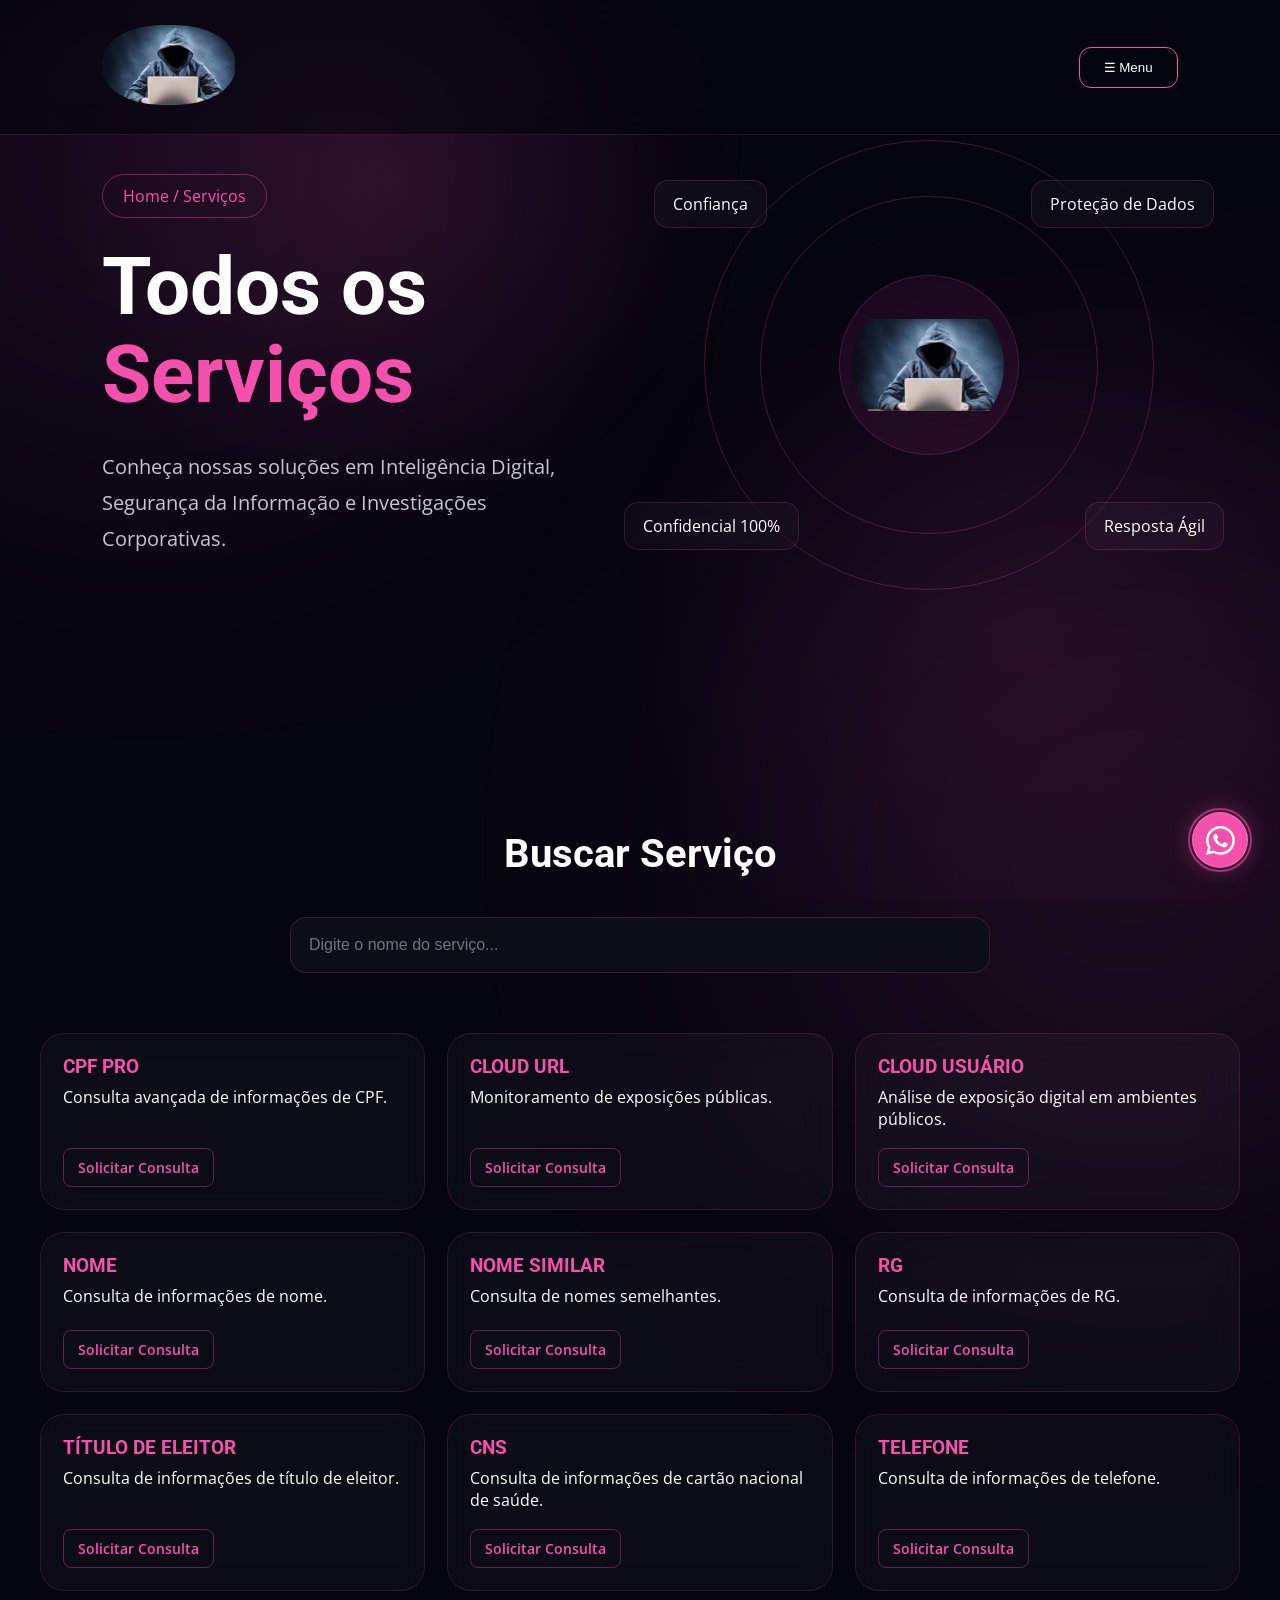
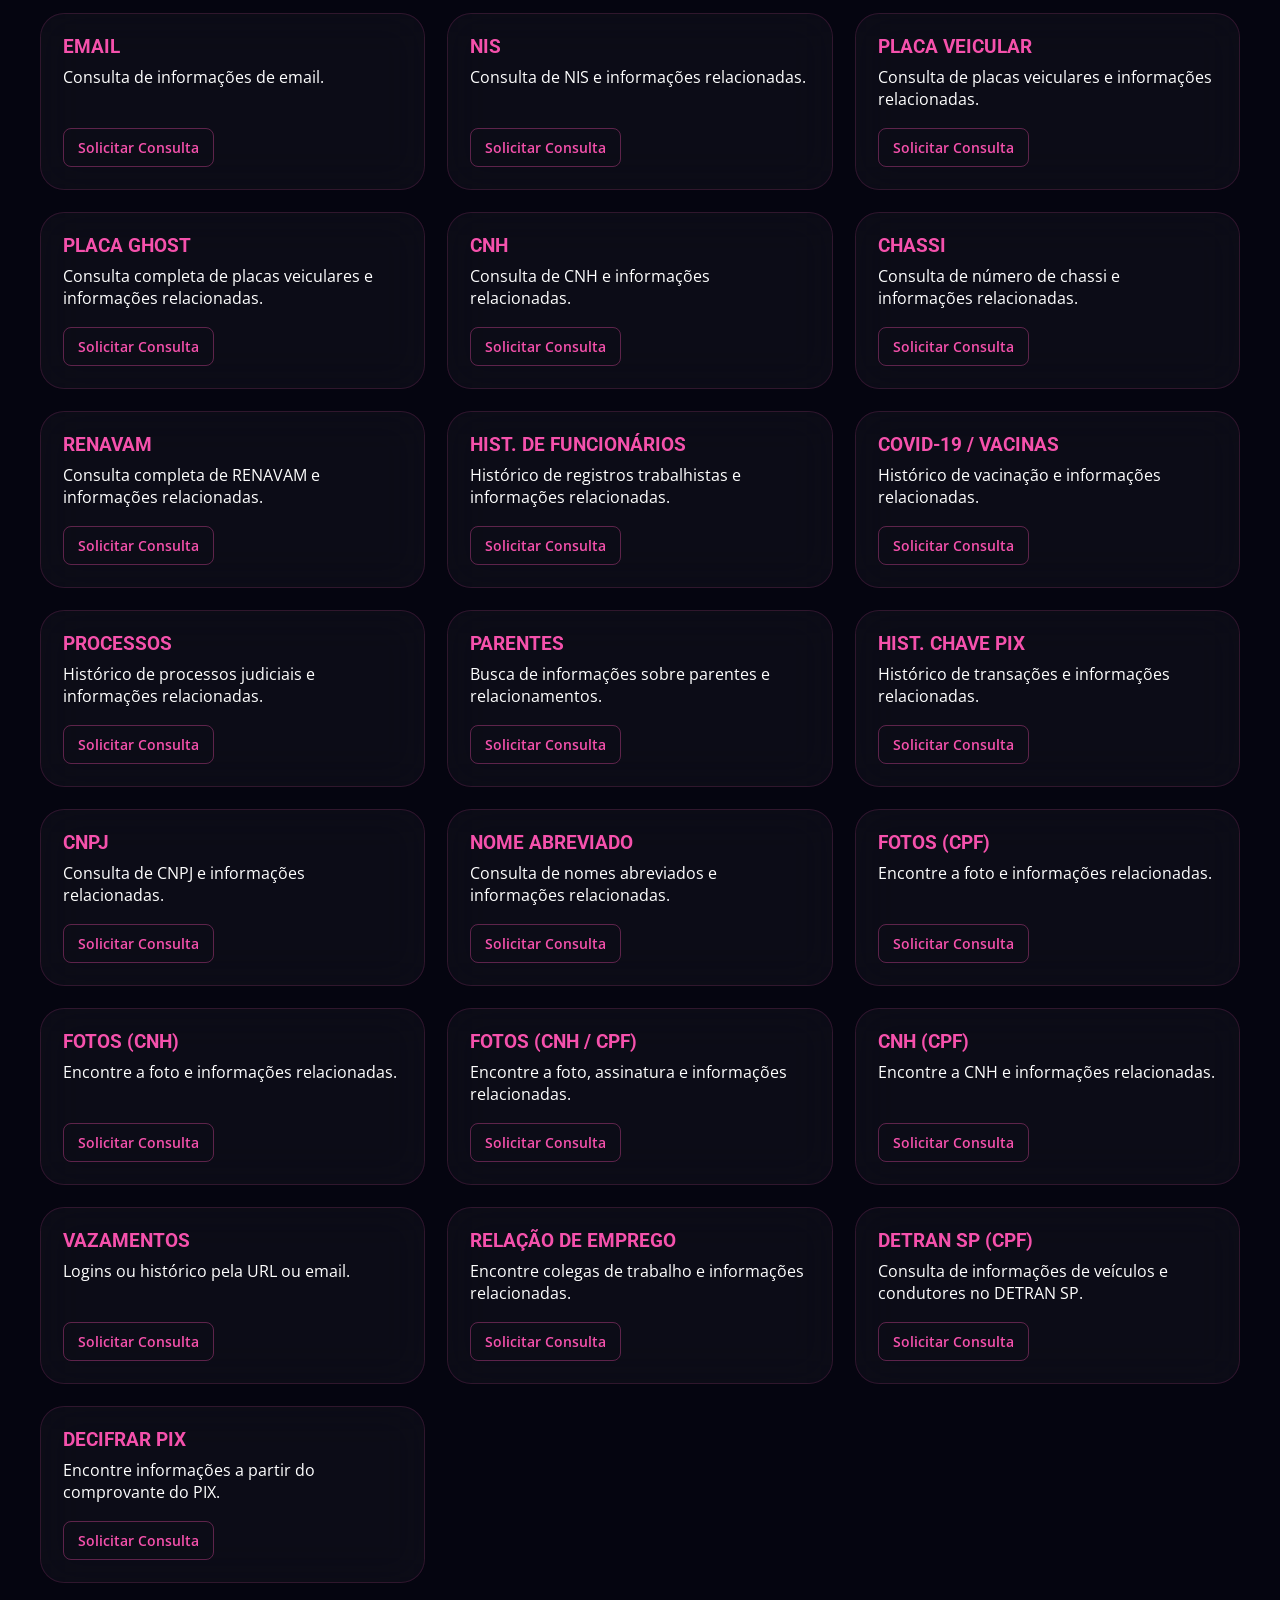
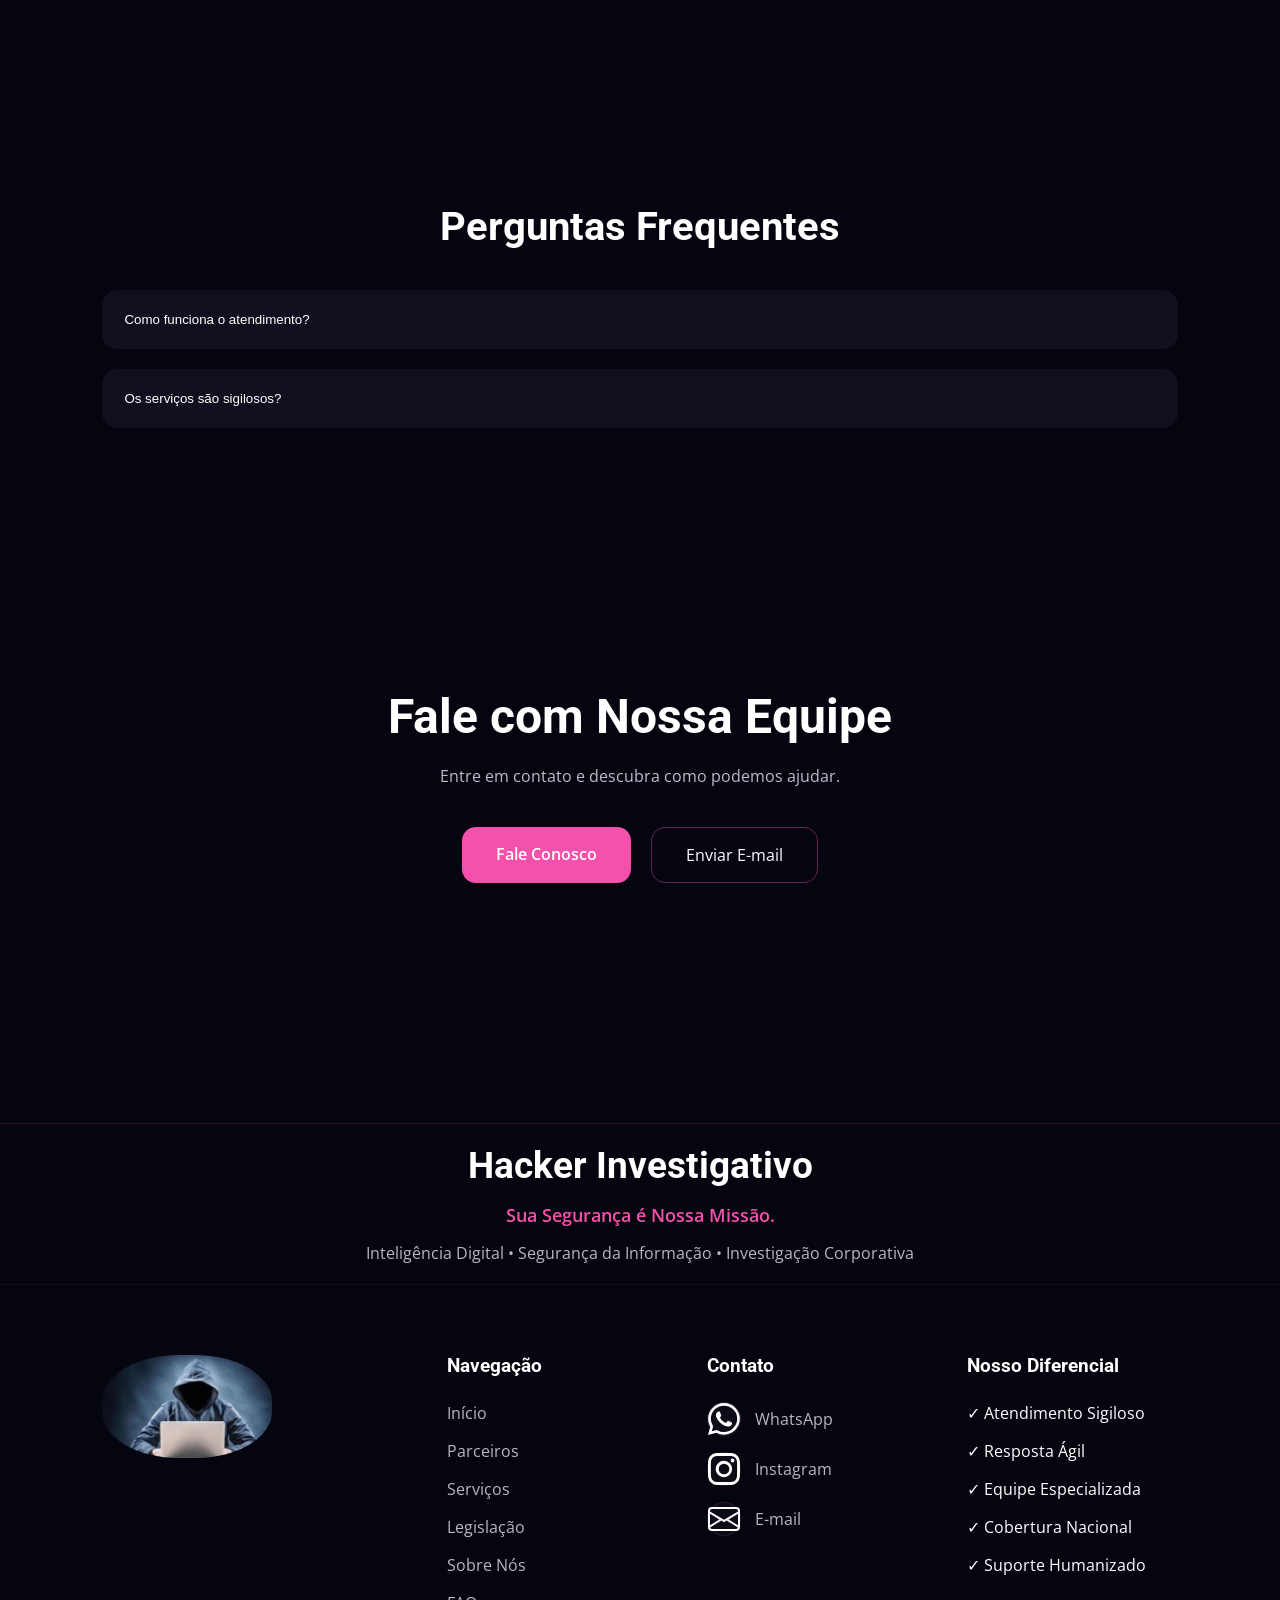
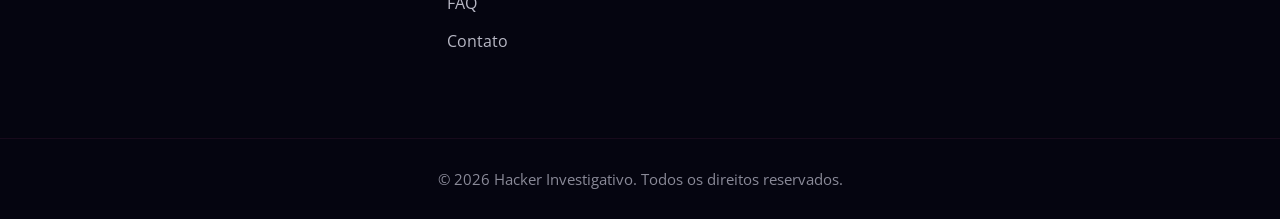
==== commit 3b9d6a3f: "feat: badge hero consulta.html" ====
--- a/consultas.html
+++ b/consultas.html
@@ -224,7 +224,8 @@
         <div class="hero-left">
 
             <span class="badge">
-                Inteligência Digital
+                <a href="index.html">Home</a>
+                / Serviços
             </span>
 
             <h1>
--- a/css/style.css
+++ b/css/style.css
@@ -410,6 +410,11 @@
     margin-bottom:25px;
 }
 
+.badge a{
+    color:#F551AC;
+    text-decoration:none;
+}
+
 .hero h1{
     font-size:5rem;
     line-height:1.1;
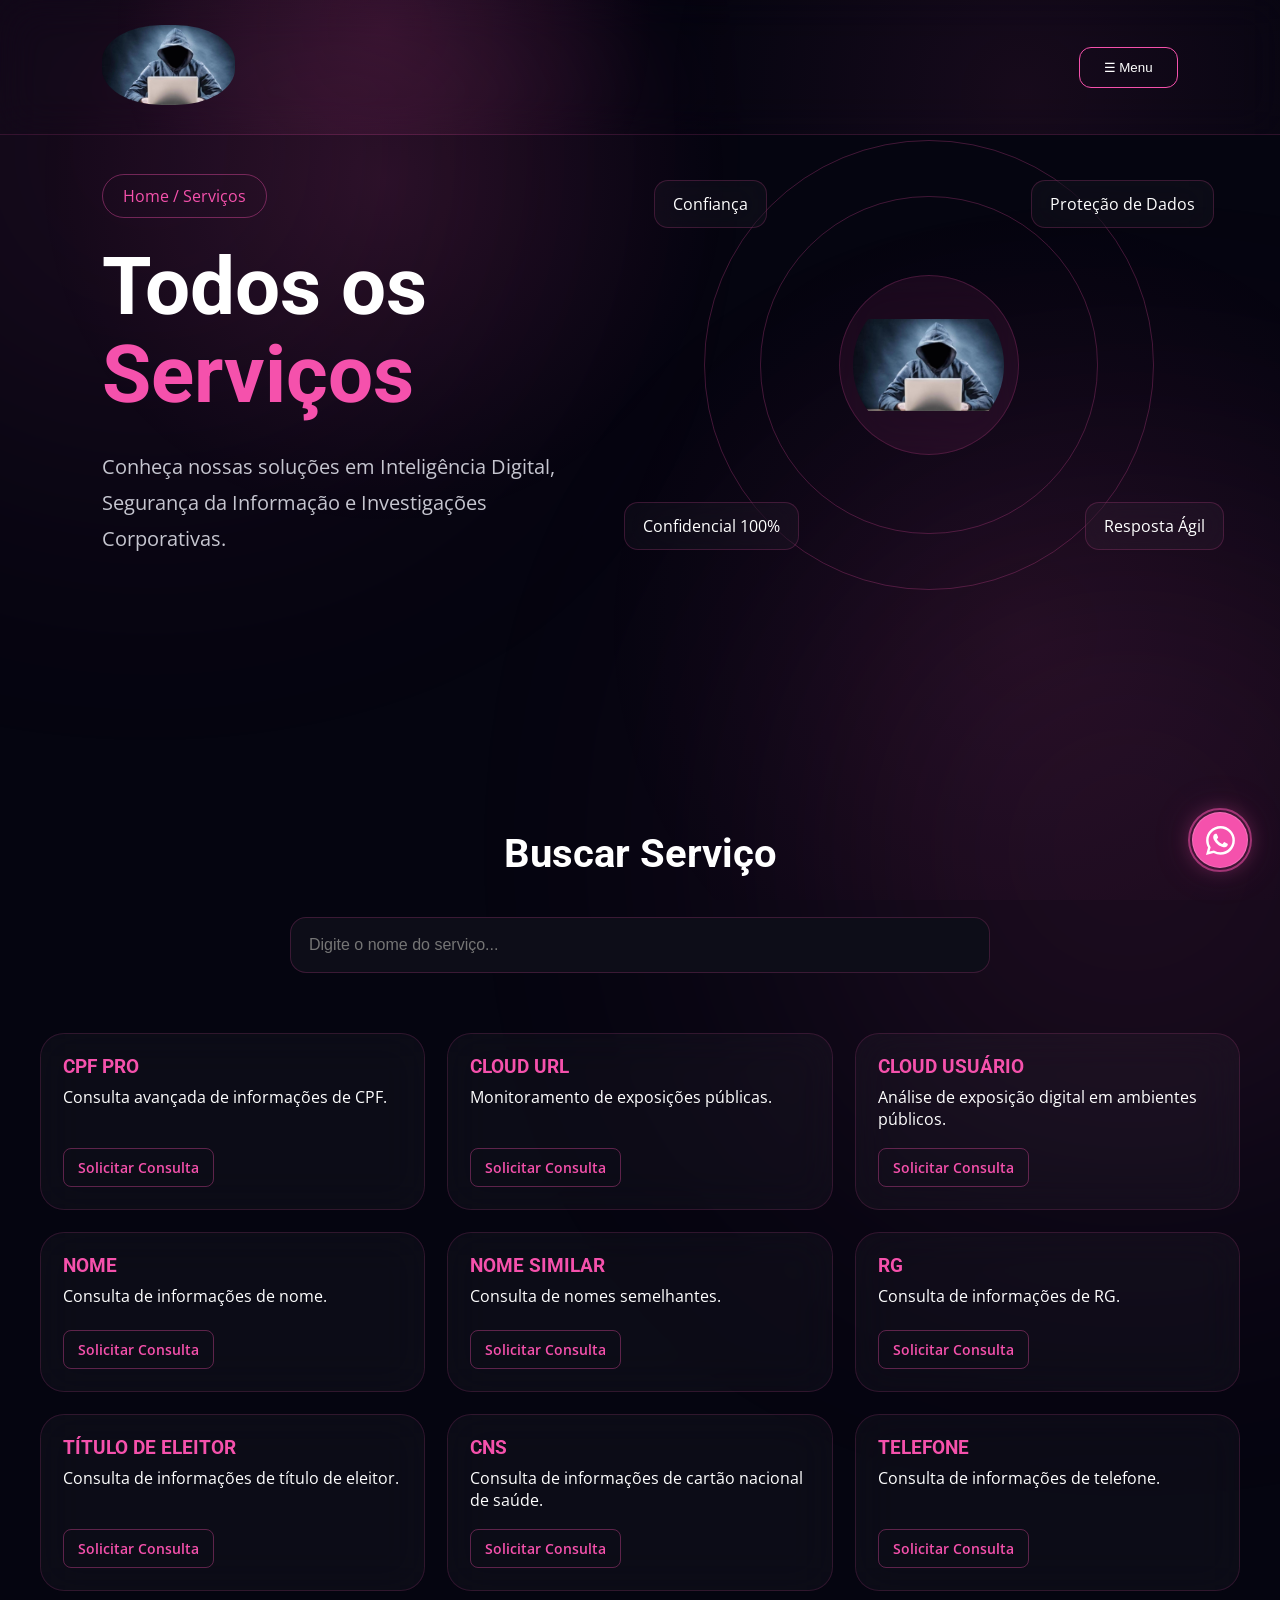
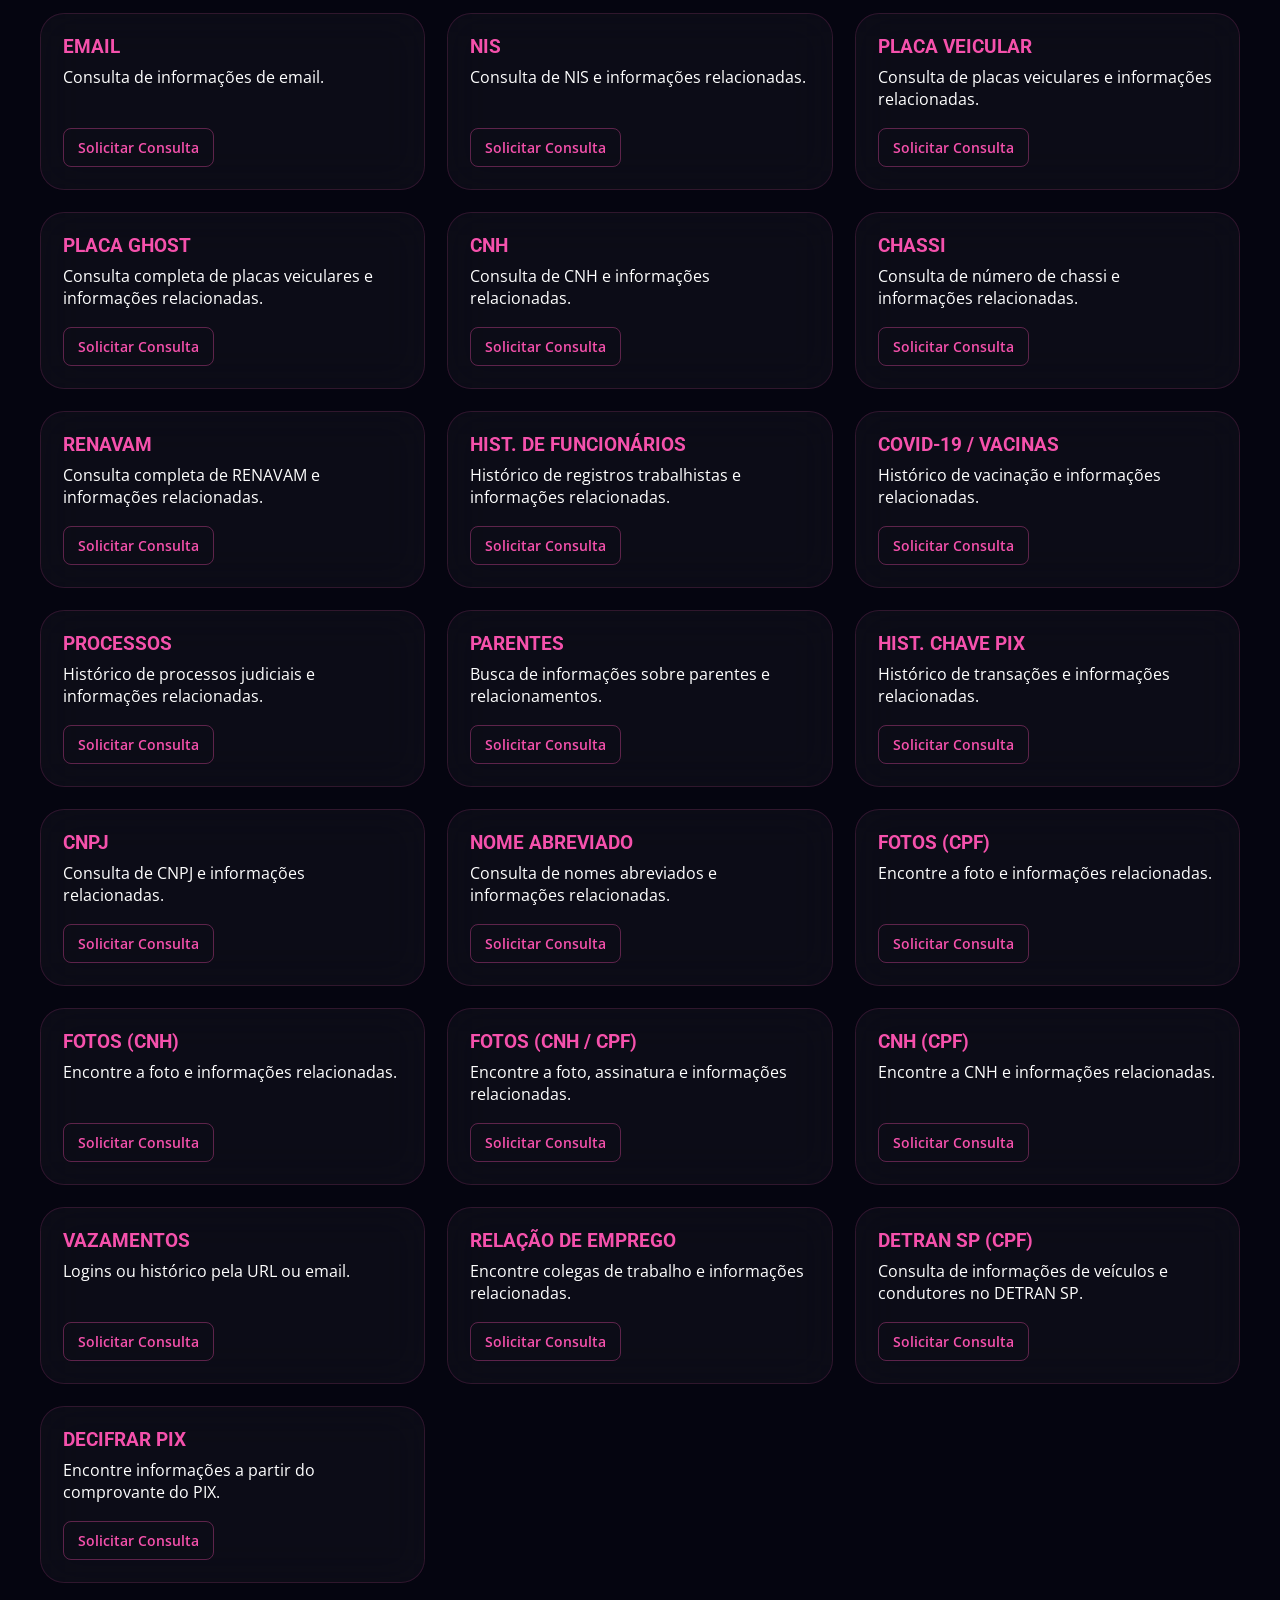
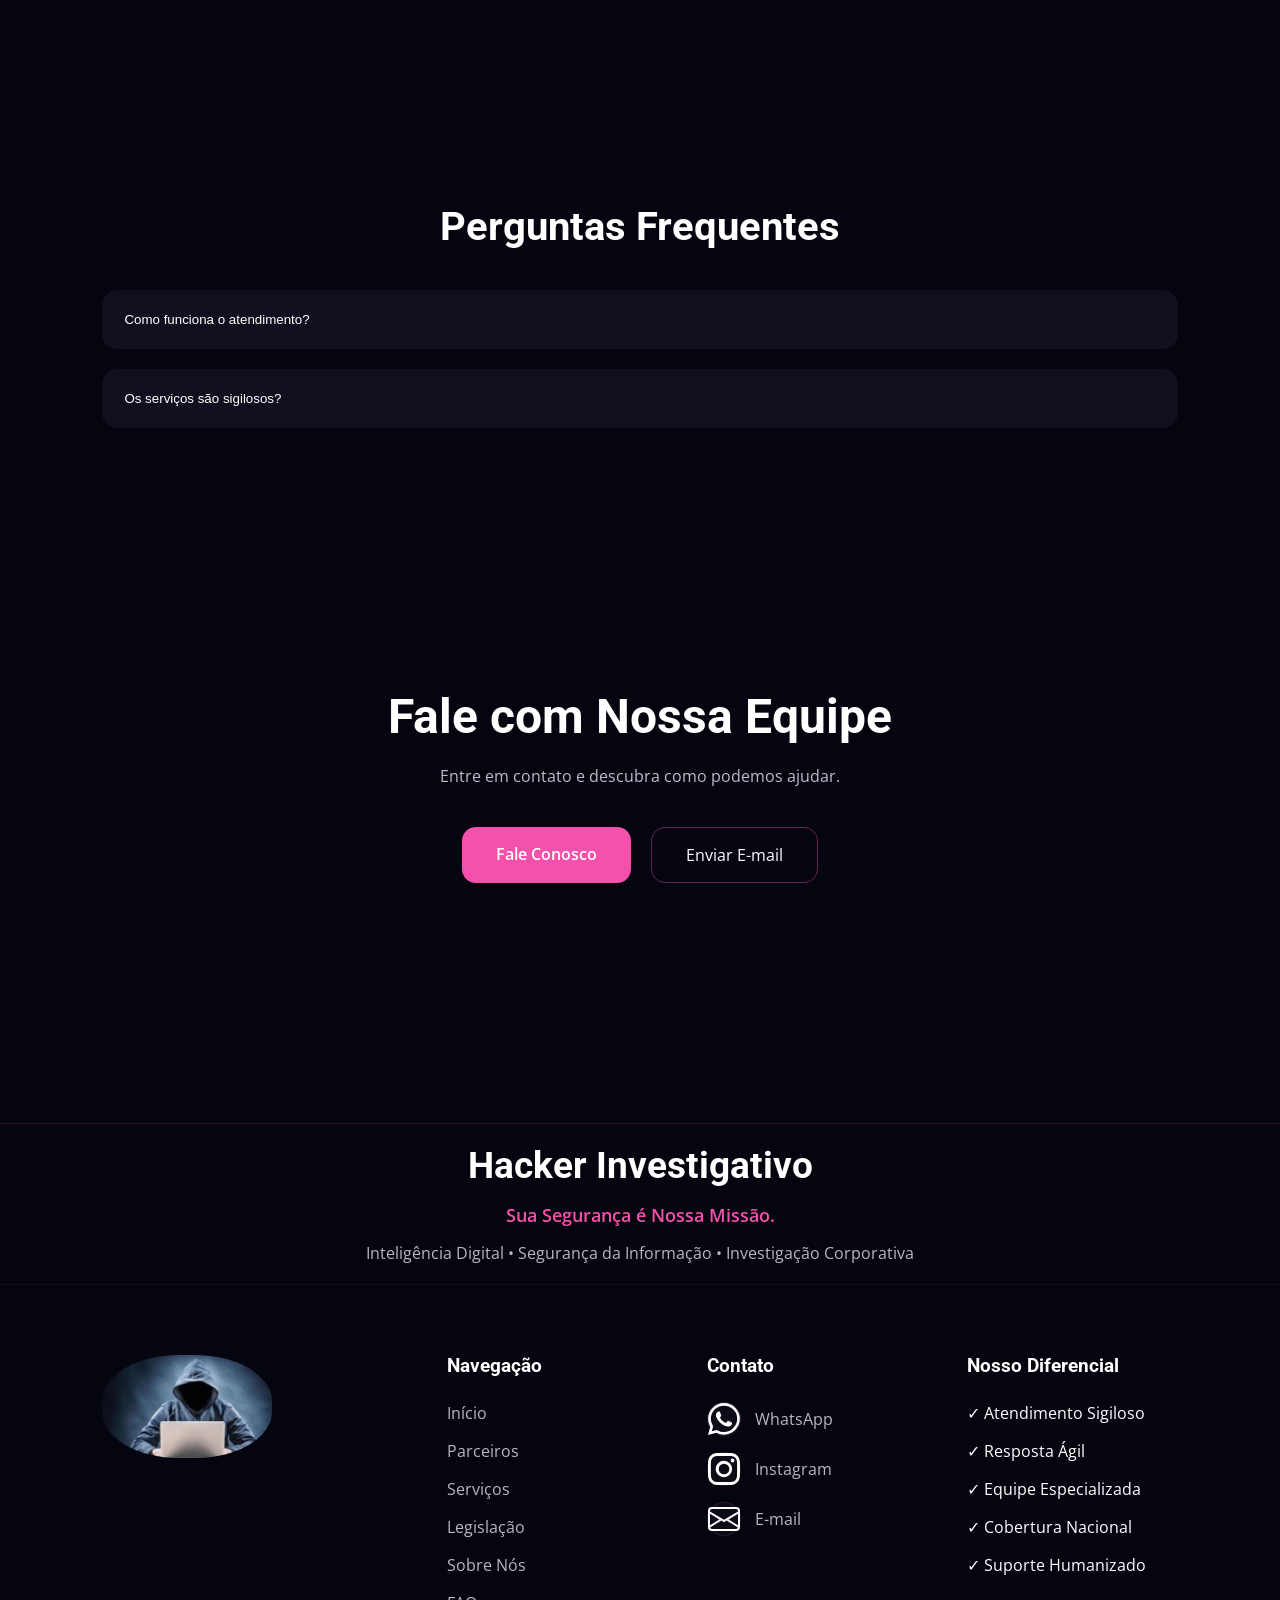
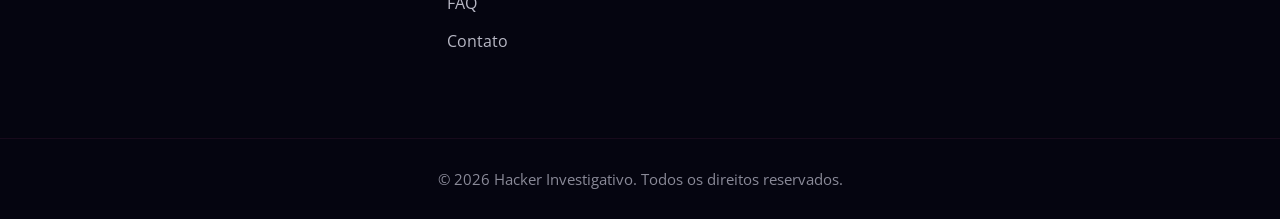
==== commit 96f2cb02: "feat: alterando email de contatos" ====
--- a/consultas.html
+++ b/consultas.html
@@ -19,7 +19,7 @@
 
     <div class="bg-glow bg-1"></div>
     <div class="bg-glow bg-2"></div>
-
+    <!-- HEADER -->
     <header class="header">
 
         <div class="logo">
@@ -187,7 +187,7 @@
                                 </svg>
                             </span>
 
-                            <a href="mailto:hildohenrik2004@gmail.com?subject=Solicita%C3%A7%C3%A3o%20de%20Or%C3%A7amento">
+                            <a href="mailto:hackerinvestigativomt@gmail.com?subject=Solicita%C3%A7%C3%A3o%20de%20Or%C3%A7amento">
                                 E-mail
                             </a>
 
@@ -995,7 +995,7 @@
                 Fale Conosco
             </a>
 
-            <a href="mailto:hildohenrik2004@gmail.com?subject=Solicita%C3%A7%C3%A3o%20de%20Or%C3%A7amento" class="btn-secondary">
+            <a href="mailto:hackerinvestigativomt@gmail.com?subject=Solicita%C3%A7%C3%A3o%20de%20Or%C3%A7amento" class="btn-secondary">
                 Enviar E-mail
             </a>
 
@@ -1107,7 +1107,7 @@
 
                         </span>
 
-                        <a href="mailto:hildohenrik2004@gmail.com?subject=Solicita%C3%A7%C3%A3o%20de%20Or%C3%A7amento">E-mail</a>
+                        <a href="mailto:hackerinvestigativomt@gmail.com?subject=Solicita%C3%A7%C3%A3o%20de%20Or%C3%A7amento">E-mail</a>
 
                     </li>
 
--- a/css/style.css
+++ b/css/style.css
@@ -104,7 +104,16 @@
     top:0;
     z-index:999;
     backdrop-filter:blur(20px);
-    background-color:rgba(5,5,16,.65);
+    background: radial-gradient(
+        circle at 30% 20%,
+        rgba(245,81,172,.12),
+        transparent 30%
+    ),
+    radial-gradient(
+        circle at 80% 70%,
+        rgba(245,81,172,.08),
+        transparent 35%
+    );
     border-bottom:1px solid rgba(245,81,172,.15);
     transition:
         background .4s ease,
@@ -115,14 +124,11 @@
 
 .header.scrolled{
 
-    background:rgba(254, 83, 146, 0.88);
+    
 
     backdrop-filter:blur(18px);
 
     border-bottom:1px solid rgba(245,81,172,.15);
-
-    box-shadow:
-        0 10px 35px rgba(0,0,0,.25);
 
 }
 
